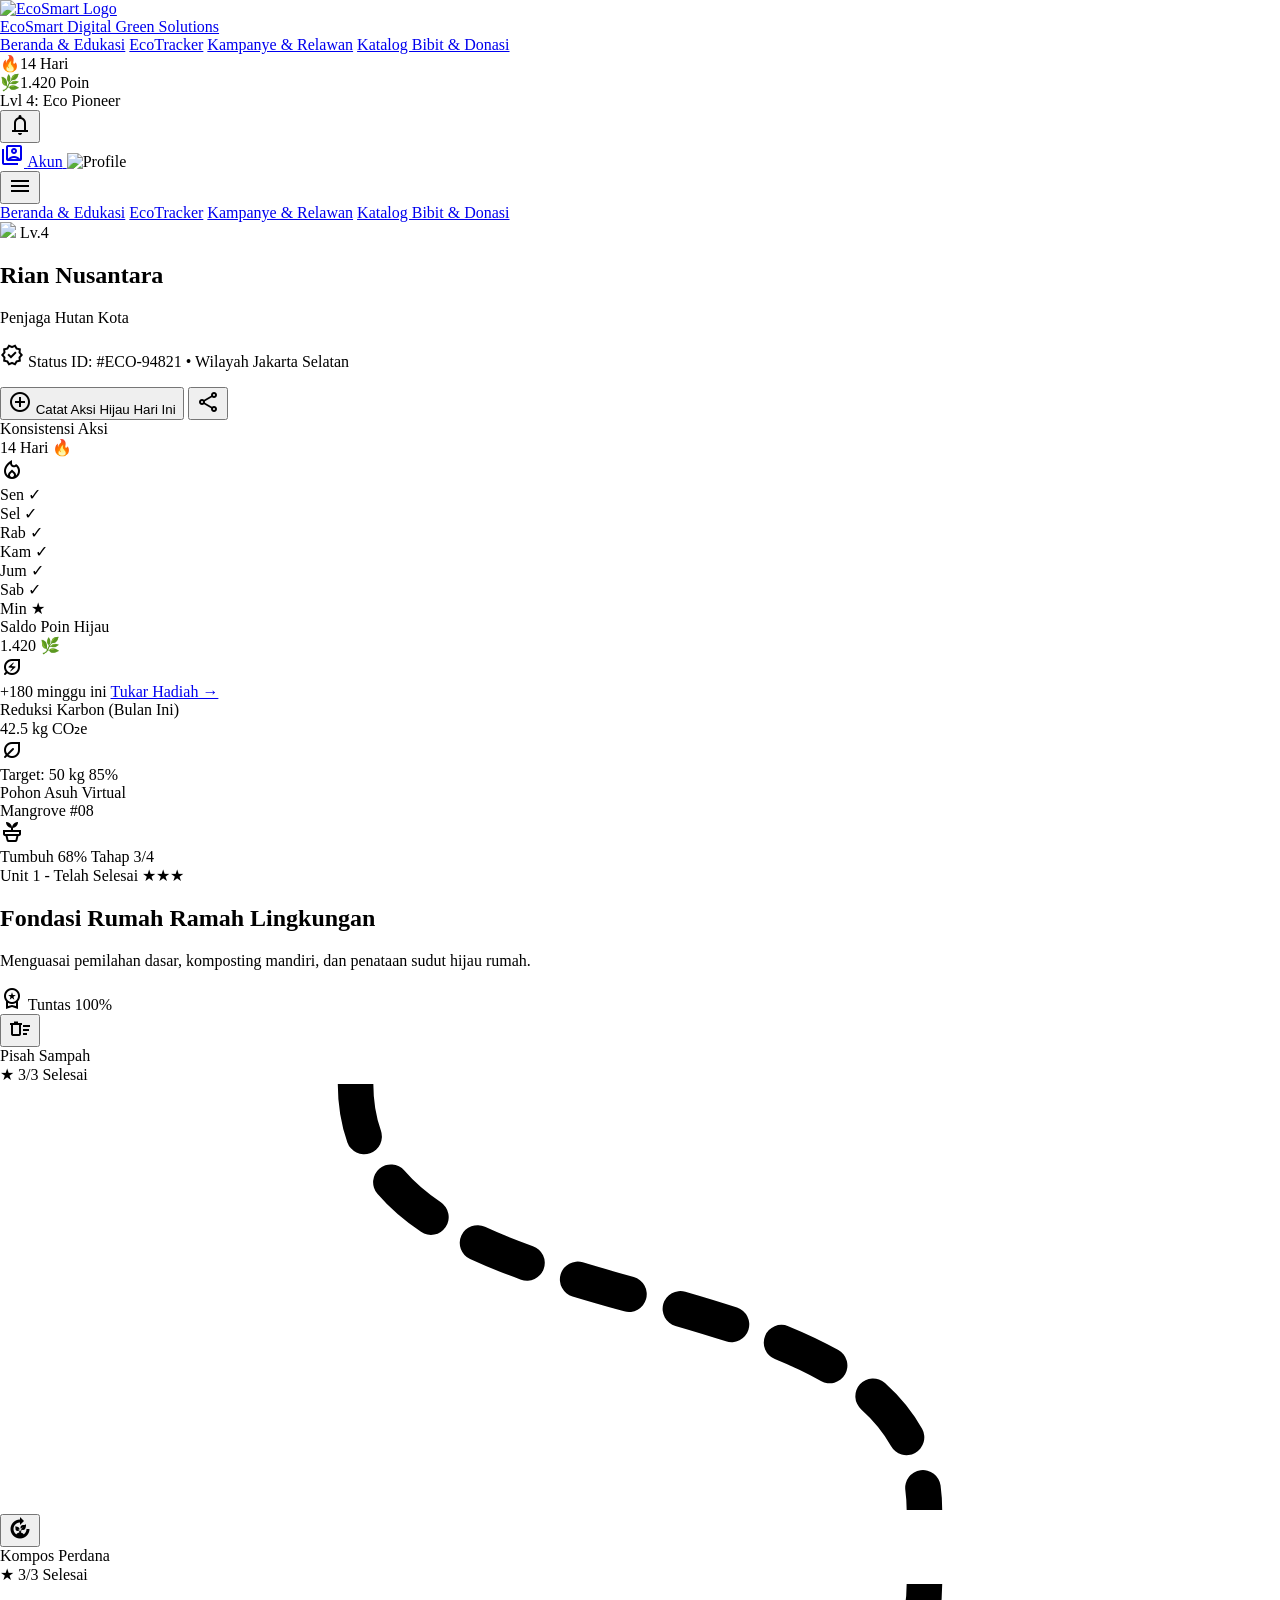
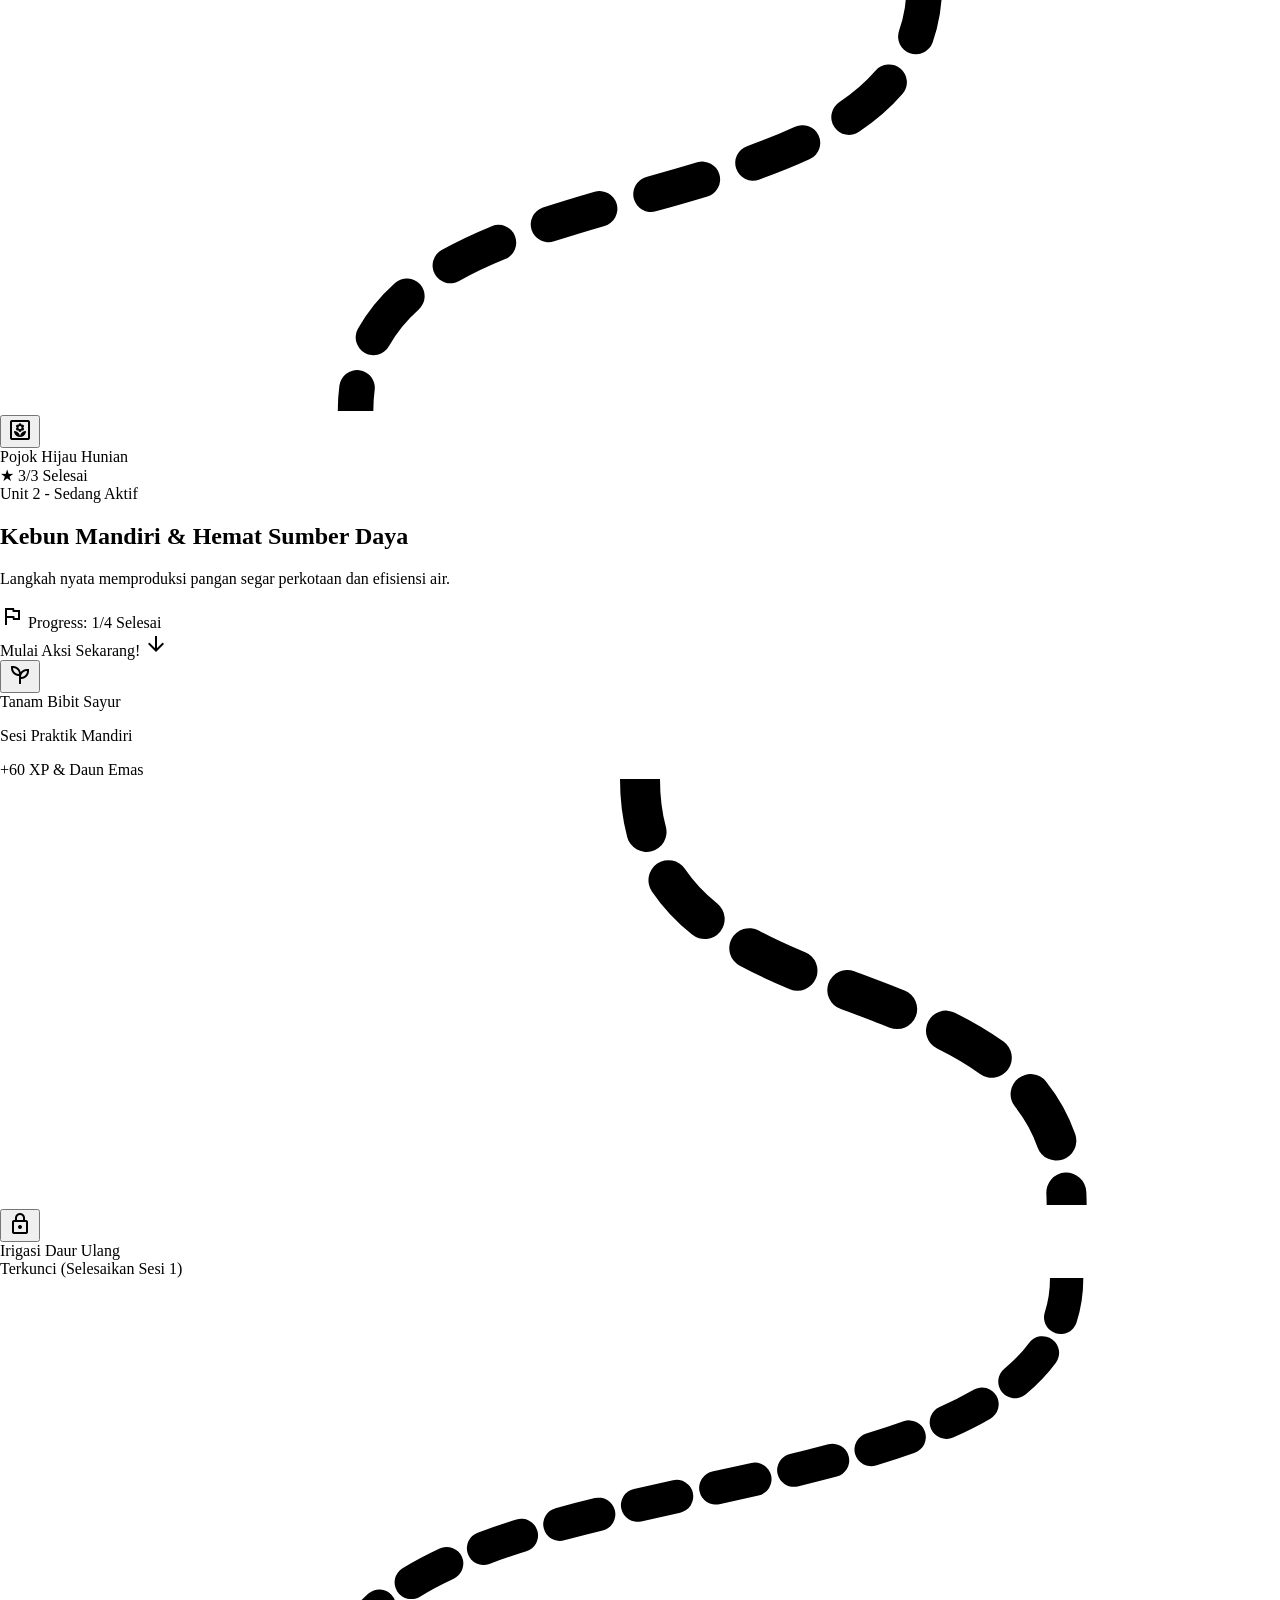
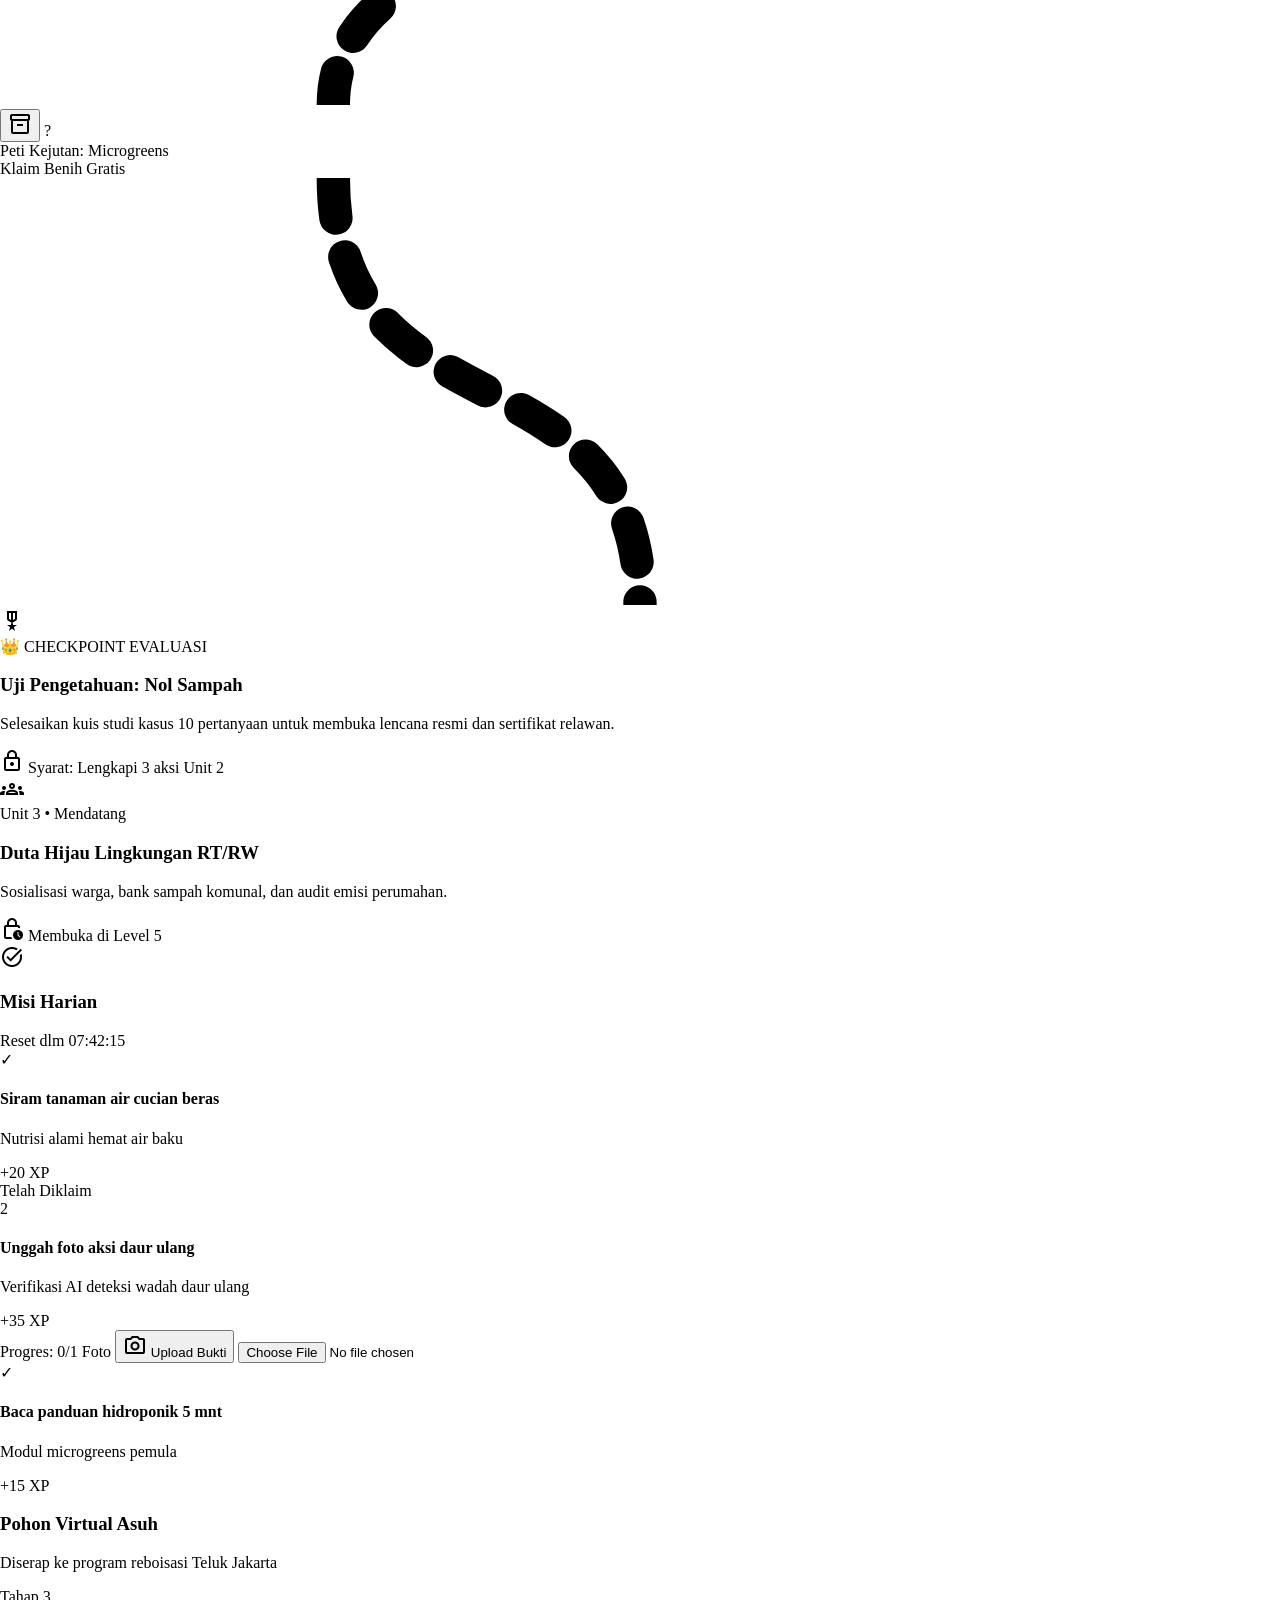
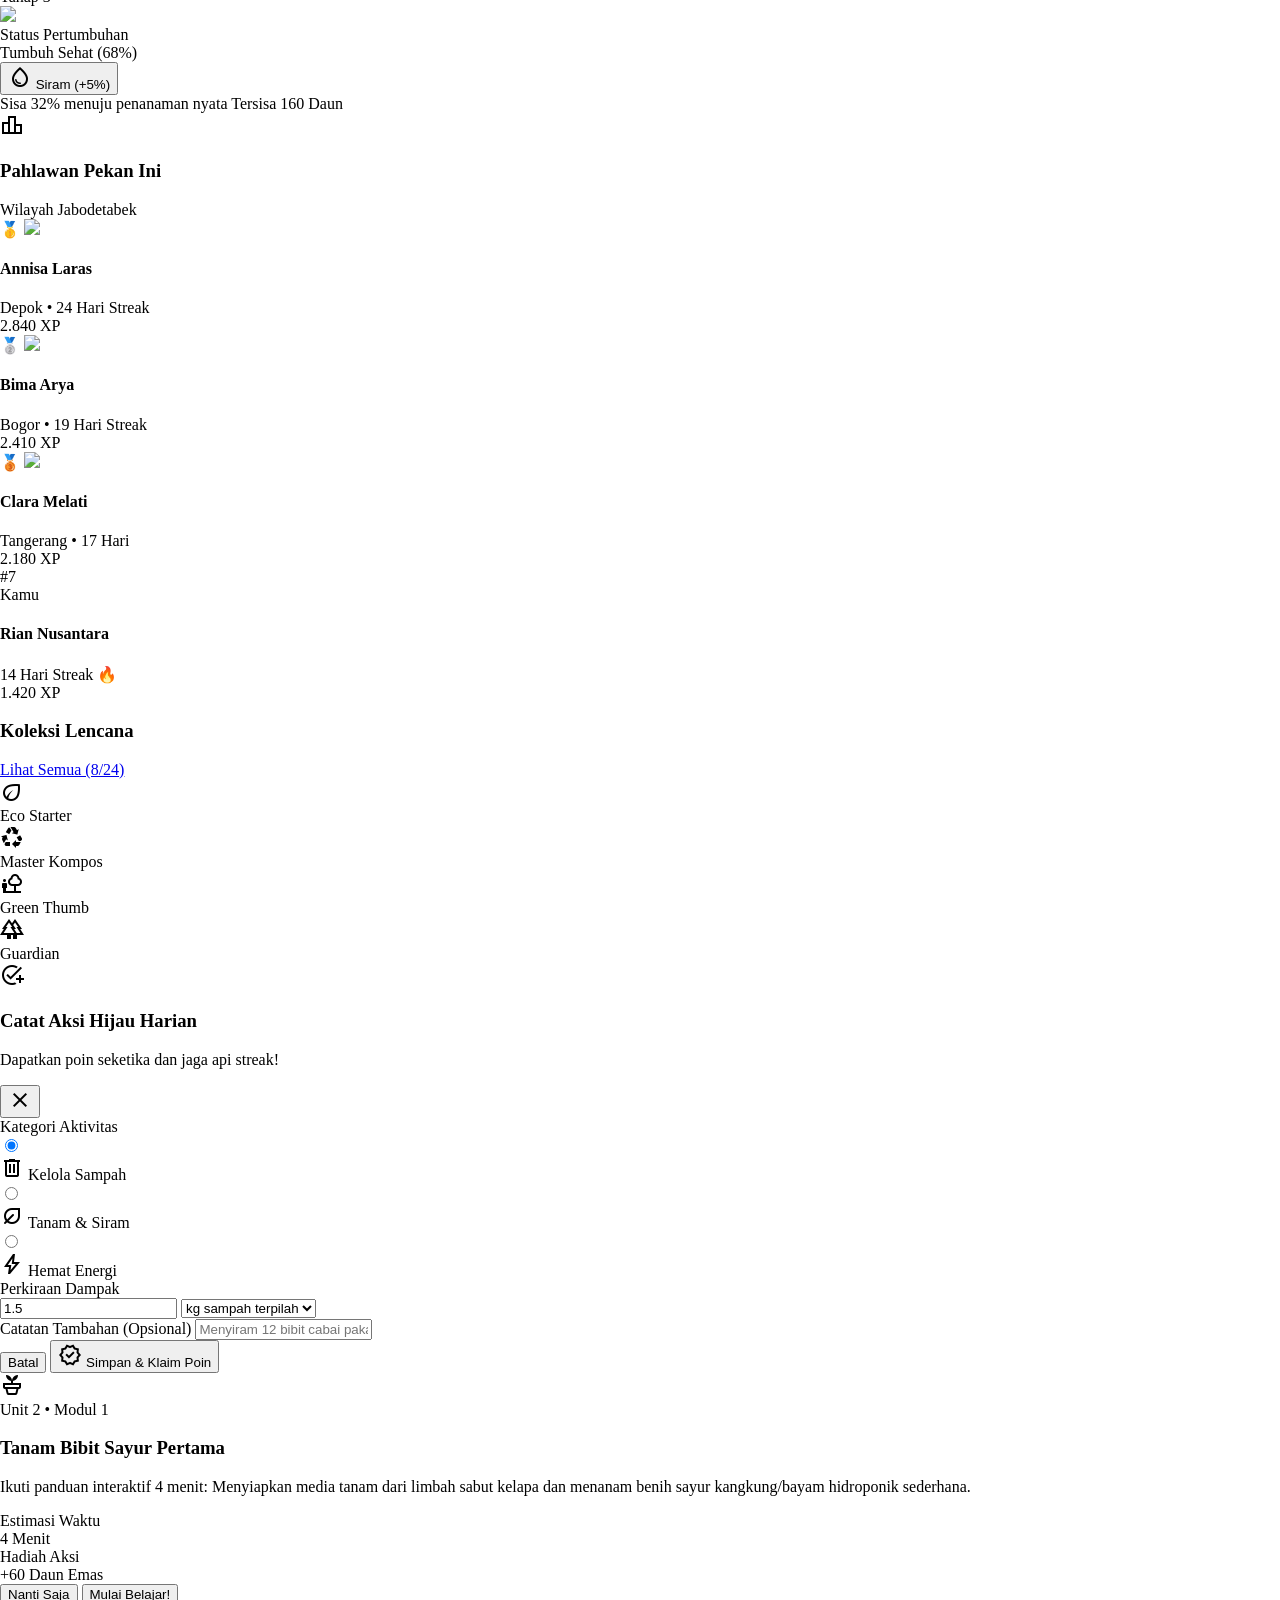
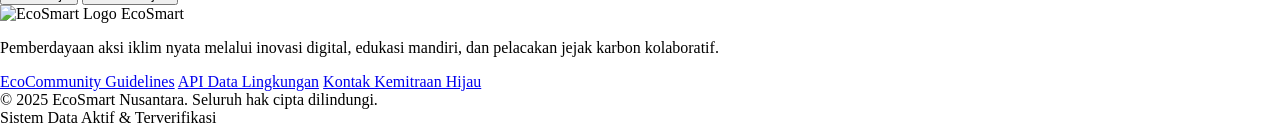
==== ecotracker.html @ 6204d466 "feat: inisialisasi proyek EcoSmart - Digital Green Solutions" ====
<!DOCTYPE html>
<html lang="id">
<head>
  <meta charset="utf-8"/>
  <meta content="width=device-width, initial-scale=1.0" name="viewport"/>
  <meta content="web_standard" name="shell-type"/>
  <title>EcoSmart - EcoTracker Interaktif</title>
  <link href="https://fonts.googleapis.com" rel="preconnect"/>
  <link crossorigin="" href="https://fonts.gstatic.com" rel="preconnect"/>
  <link href="https://fonts.googleapis.com/css2?family=Inter:wght@400;500;600&family=Plus+Jakarta+Sans:wght@600;700;800&display=swap" rel="stylesheet"/>
  <link href="https://fonts.googleapis.com/css2?family=Material+Symbols+Outlined:opsz,wght,FILL,GRAD@20..48,100..700,0..1,-50..200" rel="stylesheet"/>
  <link href="https://fonts.googleapis.com/css2?family=Material+Symbols+Outlined:wght,FILL@100..700,0..1&display=swap" rel="stylesheet"/>
  <link rel="stylesheet" href="css/style.css"/>
  <script src="https://cdn.tailwindcss.com"></script>
  <script src="js/tailwind-config.js"></script>
</head>
<body class="bg-background font-body-md text-on-surface antialiased">
  
  <header class="fixed top-0 left-0 right-0 z-50 bg-surface/85 backdrop-blur-xl shadow-[0_1px_8px_rgba(0,0,0,0.04)]">
    <div class="h-20 w-full px-margin flex items-center justify-between gap-gutter">
      <a href="index.html" class="flex items-center gap-space-md shrink-0 group">
        <img alt="EcoSmart Logo" class="h-8 w-auto object-contain transition-transform group-hover:scale-105" src="https://lh3.googleusercontent.com/aida/[base64]"/>
        <div class="flex flex-col">
          <span class="font-headline-sm text-headline-sm text-primary tracking-tight leading-none">EcoSmart</span>
          <span class="font-label-sm text-label-sm text-on-surface-variant font-medium tracking-wide uppercase">Digital Green Solutions</span>
        </div>
      </a>
      <nav class="hidden xl:flex items-center gap-space-xs" data-active-classes="bg-primary-container text-on-primary-container rounded-lg font-semibold">
        <a class="px-space-md py-space-sm font-label-lg text-label-lg text-on-surface-variant hover:text-on-surface hover:bg-surface-container transition-all" data-path="beranda-&-edukasi" href="index.html">Beranda &amp; Edukasi</a>
        <a aria-current="page" class="px-space-md py-space-sm transition-all bg-primary-container text-on-primary-container rounded-lg font-semibold" data-path="ecotracker" href="ecotracker.html">EcoTracker</a>
        <a class="px-space-md py-space-sm font-label-lg text-label-lg text-on-surface-variant hover:text-on-surface hover:bg-surface-container transition-all" data-path="kampanye-&-relawan" href="kampanye.html">Kampanye &amp; Relawan</a>
        <a class="px-space-md py-space-sm font-label-lg text-label-lg text-on-surface-variant hover:text-on-surface hover:bg-surface-container transition-all" data-path="katalog-bibit-&-donasi" href="katalog-bibit.html">Katalog Bibit &amp; Donasi</a>
      </nav>
      <div class="flex items-center gap-space-sm shrink-0">
        <div class="hidden md:flex items-center gap-space-xs">
          <div class="flex items-center gap-1.5 px-space-sm py-1 rounded-full bg-surface-container-high text-on-surface font-label-sm text-label-sm shadow-[0_1px_4px_rgba(0,0,0,0.02)]">
            <span class="text-sm">🔥</span><span id="nav-streak">14 Hari</span>
          </div>
          <div class="flex items-center gap-1.5 px-space-sm py-1 rounded-full bg-secondary-container text-on-secondary-container font-label-sm text-label-sm shadow-[0_1px_4px_rgba(0,0,0,0.02)]">
            <span class="text-sm">🌿</span><span id="nav-points">1.420 Poin</span>
          </div>
          <div class="flex items-center px-space-sm py-1 rounded-full bg-tertiary-fixed text-on-tertiary-fixed font-label-sm text-label-sm shadow-[0_1px_4px_rgba(0,0,0,0.02)]">
            Lvl 4: Eco Pioneer
          </div>
        </div>
        <button class="w-9 h-9 rounded-full flex items-center justify-center text-on-surface-variant hover:text-on-surface hover:bg-surface-container transition-colors relative" type="button" onclick="alert('Notifikasi: Pohon Mangrove #08 Anda butuh penyiraman hari ini!')">
          <span class="material-symbols-outlined text-[20px]">notifications</span>
          <span class="absolute top-2 right-2 w-2 h-2 rounded-full bg-error"></span>
        </button>
        <div class="flex items-center gap-space-xs pl-space-xs">
          <a href="login.html" class="hidden sm:inline-flex items-center gap-1 px-3 py-1.5 rounded-lg bg-surface-container hover:bg-surface-container-high text-on-surface font-label-sm text-label-sm transition-all" title="Ganti Akun / Masuk">
            <span class="material-symbols-outlined text-[16px]">switch_account</span>
            <span>Akun</span>
          </a>
          <img alt="Profile" class="w-8 h-8 rounded-full object-cover ring-2 ring-primary/20" src="https://lh3.googleusercontent.com/aida-public/[base64]"/>
        </div>
        
        <button class="xl:hidden w-9 h-9 rounded-lg flex items-center justify-center text-on-surface-variant hover:bg-surface-container" id="mobileMenuBtn" type="button">
          <span class="material-symbols-outlined text-[24px]">menu</span>
        </button>
      </div>
    </div>
    
    <div class="hidden xl:hidden bg-surface-container-lowest border-t border-surface-container px-margin py-3 flex flex-col gap-2" id="mobileNavMenu">
      <a class="px-space-md py-2 text-on-surface-variant hover:bg-surface-container rounded-lg font-semibold text-label-md" href="index.html">Beranda &amp; Edukasi</a>
      <a class="px-space-md py-2 bg-primary-container text-on-primary-container rounded-lg font-semibold text-label-md" href="ecotracker.html">EcoTracker</a>
      <a class="px-space-md py-2 text-on-surface-variant hover:bg-surface-container rounded-lg font-semibold text-label-md" href="kampanye.html">Kampanye &amp; Relawan</a>
      <a class="px-space-md py-2 text-on-surface-variant hover:bg-surface-container rounded-lg font-semibold text-label-md" href="katalog-bibit.html">Katalog Bibit &amp; Donasi</a>
    </div>
  </header>

  <main class="w-full pt-20 bg-background">
    <div class="flex flex-col w-full">
      <div class="w-full max-w-7xl mx-auto px-margin-mobile md:px-margin pt-space-md pb-space-xl space-y-space-lg">
        
        <section class="w-full rounded-2xl bg-surface-container-low p-space-md md:p-space-lg shadow-sm relative overflow-hidden">
          <div class="absolute -right-16 -top-16 w-80 h-80 rounded-full bg-secondary-container/20 blur-3xl pointer-events-none"></div>
          <div class="absolute left-1/3 -bottom-20 w-64 h-64 rounded-full bg-tertiary-fixed/15 blur-2xl pointer-events-none"></div>
          <div class="relative z-10 flex flex-col lg:flex-row lg:items-center justify-between gap-space-md pb-space-md">
            
            <div class="flex items-center gap-space-md">
              <div class="relative">
                <img class="w-16 h-16 rounded-2xl object-cover shadow-sm ring-4 ring-primary/10" data-alt="Portrait of an enthusiastic young eco advocate smiling outdoor with lush botanical foliage garden sunlight background, soft clean eco-tech modern aesthetic" src="https://lh3.googleusercontent.com/aida-public/[base64]"/>
                <span class="absolute -bottom-1.5 -right-1.5 px-2 py-0.5 rounded-full bg-primary text-on-primary font-label-sm text-label-sm font-bold shadow-sm">Lv.4</span>
              </div>
              <div>
                <div class="flex items-center gap-space-xs">
                  <h1 class="font-headline-sm text-headline-sm text-on-surface">Rian Nusantara</h1>
                  <span class="px-2.5 py-0.5 rounded-full bg-secondary-container text-on-secondary-container font-label-sm text-label-sm">Penjaga Hutan Kota</span>
                </div>
                <p class="font-body-sm text-body-sm text-on-surface-variant flex items-center gap-1.5 mt-0.5">
                  <span class="material-symbols-outlined text-[16px] text-primary">verified</span>
                  Status ID: #ECO-94821 • Wilayah Jakarta Selatan
                </p>
              </div>
            </div>
            
            <div class="flex items-center gap-space-sm self-start lg:self-auto">
              <button class="flex items-center gap-2 px-space-md py-space-sm rounded-lg bg-primary text-on-primary hover:bg-on-primary-fixed-variant active:scale-95 transition-all shadow-md font-label-lg text-label-lg" id="openLogModalBtn" type="button">
                <span class="material-symbols-outlined text-[20px]">add_circle</span>
                Catat Aksi Hijau Hari Ini
              </button>
              <button class="w-10 h-10 rounded-lg bg-surface-container hover:bg-surface-variant text-on-surface flex items-center justify-center transition-colors" type="button" onclick="navigator.clipboard.writeText(window.location.href); alert('Tautan profil EcoTracker berhasil disalin ke clipboard!');">
                <span class="material-symbols-outlined text-[20px]">share</span>
              </button>
            </div>
          </div>

          <div class="grid grid-cols-1 sm:grid-cols-2 lg:grid-cols-4 gap-space-md pt-space-sm">
            
            <div class="rounded-xl bg-surface-container-lowest p-space-md shadow-sm flex flex-col justify-between">
              <div class="flex items-start justify-between">
                <div>
                  <span class="font-label-sm text-label-sm uppercase tracking-wider text-on-surface-variant">Konsistensi Aksi</span>
                  <div class="flex items-center gap-1.5 mt-1">
                    <span class="font-headline-md text-headline-md text-on-surface" id="stat-streak">14 Hari</span>
                    <span class="text-xl">🔥</span>
                  </div>
                </div>
                <span class="w-9 h-9 rounded-lg bg-surface-container flex items-center justify-center text-primary">
                  <span class="material-symbols-outlined text-[22px]">local_fire_department</span>
                </span>
              </div>
              <div class="mt-space-md pt-space-xs">
                <div class="flex items-center justify-between text-center gap-1">
                  <div class="flex flex-col items-center">
                    <span class="font-label-sm text-label-sm text-on-surface-variant mb-1">Sen</span>
                    <span class="w-6 h-6 rounded-full bg-primary text-on-primary flex items-center justify-center text-[11px] font-bold">✓</span>
                  </div>
                  <div class="flex flex-col items-center">
                    <span class="font-label-sm text-label-sm text-on-surface-variant mb-1">Sel</span>
                    <span class="w-6 h-6 rounded-full bg-primary text-on-primary flex items-center justify-center text-[11px] font-bold">✓</span>
                  </div>
                  <div class="flex flex-col items-center">
                    <span class="font-label-sm text-label-sm text-on-surface-variant mb-1">Rab</span>
                    <span class="w-6 h-6 rounded-full bg-primary text-on-primary flex items-center justify-center text-[11px] font-bold">✓</span>
                  </div>
                  <div class="flex flex-col items-center">
                    <span class="font-label-sm text-label-sm text-on-surface-variant mb-1">Kam</span>
                    <span class="w-6 h-6 rounded-full bg-primary text-on-primary flex items-center justify-center text-[11px] font-bold">✓</span>
                  </div>
                  <div class="flex flex-col items-center">
                    <span class="font-label-sm text-label-sm text-on-surface-variant mb-1">Jum</span>
                    <span class="w-6 h-6 rounded-full bg-primary text-on-primary flex items-center justify-center text-[11px] font-bold">✓</span>
                  </div>
                  <div class="flex flex-col items-center">
                    <span class="font-label-sm text-label-sm text-on-surface-variant mb-1">Sab</span>
                    <span class="w-6 h-6 rounded-full bg-primary text-on-primary flex items-center justify-center text-[11px] font-bold">✓</span>
                  </div>
                  <div class="flex flex-col items-center">
                    <span class="font-label-sm text-label-sm text-primary font-bold mb-1">Min</span>
                    <span class="w-6 h-6 rounded-full bg-tertiary-fixed text-on-tertiary-fixed flex items-center justify-center text-[11px] font-extrabold shadow-sm ring-2 ring-primary/20">★</span>
                  </div>
                </div>
              </div>
            </div>

            <div class="rounded-xl bg-surface-container-lowest p-space-md shadow-sm flex flex-col justify-between">
              <div class="flex items-start justify-between">
                <div>
                  <span class="font-label-sm text-label-sm uppercase tracking-wider text-on-surface-variant">Saldo Poin Hijau</span>
                  <div class="flex items-center gap-1.5 mt-1">
                    <span class="font-headline-md text-headline-md text-on-surface" id="stat-points">1.420</span>
                    <span class="text-xl">🌿</span>
                  </div>
                </div>
                <span class="w-9 h-9 rounded-lg bg-surface-container flex items-center justify-center text-primary">
                  <span class="material-symbols-outlined text-[22px]">energy_savings_leaf</span>
                </span>
              </div>
              <div class="mt-space-md flex items-center justify-between">
                <span class="px-2 py-0.5 rounded-full bg-secondary-container text-on-secondary-container font-label-sm text-label-sm font-semibold">+180 minggu ini</span>
                <a class="font-label-sm text-label-sm text-primary font-bold hover:underline flex items-center gap-0.5" href="katalog-bibit.html">Tukar Hadiah →</a>
              </div>
            </div>

            <div class="rounded-xl bg-surface-container-lowest p-space-md shadow-sm flex flex-col justify-between">
              <div class="flex items-start justify-between">
                <div>
                  <span class="font-label-sm text-label-sm uppercase tracking-wider text-on-surface-variant">Reduksi Karbon (Bulan Ini)</span>
                  <div class="flex items-baseline gap-1 mt-1">
                    <span class="font-headline-md text-headline-md text-primary font-extrabold" id="stat-carbon">42.5</span>
                    <span class="font-label-lg text-label-lg text-on-surface font-semibold">kg CO₂e</span>
                  </div>
                </div>
                <span class="w-9 h-9 rounded-lg bg-surface-container flex items-center justify-center text-primary">
                  <span class="material-symbols-outlined text-[22px]">nest_eco_leaf</span>
                </span>
              </div>
              <div class="mt-space-md">
                <div class="flex items-center justify-between text-xs text-on-surface-variant mb-1 font-body-sm">
                  <span>Target: 50 kg</span>
                  <span class="font-bold text-primary" id="carbon-percent">85%</span>
                </div>
                <div class="w-full h-2 rounded-full bg-surface-container-highest overflow-hidden">
                  <div class="h-full bg-gradient-to-r from-primary to-secondary-container rounded-full" id="carbon-bar" style="width: 85%"></div>
                </div>
              </div>
            </div>

            <div class="rounded-xl bg-surface-container-lowest p-space-md shadow-sm flex flex-col justify-between">
              <div class="flex items-start justify-between">
                <div>
                  <span class="font-label-sm text-label-sm uppercase tracking-wider text-on-surface-variant">Pohon Asuh Virtual</span>
                  <div class="font-title-md text-title-md text-on-surface mt-1 font-bold">Mangrove #08</div>
                </div>
                <span class="w-9 h-9 rounded-lg bg-surface-container flex items-center justify-center text-primary">
                  <span class="material-symbols-outlined text-[22px]">potted_plant</span>
                </span>
              </div>
              <div class="mt-space-md">
                <div class="flex items-center justify-between text-xs text-on-surface-variant mb-1 font-body-sm">
                  <span class="text-tertiary font-medium" id="tree-growth-label">Tumbuh 68%</span>
                  <span class="font-bold text-on-surface">Tahap 3/4</span>
                </div>
                <div class="w-full h-2 rounded-full bg-surface-container-highest overflow-hidden">
                  <div class="h-full bg-tertiary-fixed rounded-full transition-all duration-500" id="tree-growth-bar" style="width: 68%"></div>
                </div>
              </div>
            </div>
          </div>
        </section>

        <div class="grid grid-cols-1 lg:grid-cols-12 gap-space-lg items-start">
          
          <section class="lg:col-span-8 flex flex-col space-y-space-xl">
            
            <div class="rounded-2xl bg-surface-container-lowest p-space-lg shadow-sm">
              <div class="flex flex-col sm:flex-row sm:items-center justify-between gap-space-sm pb-space-lg">
                <div>
                  <div class="flex items-center gap-space-xs">
                    <span class="px-2.5 py-0.5 rounded-full bg-primary/10 text-primary font-label-sm text-label-sm uppercase font-bold tracking-wider">Unit 1 - Telah Selesai</span>
                    <span class="flex items-center text-tertiary text-xs font-bold">★★★</span>
                  </div>
                  <h2 class="font-headline-sm text-headline-sm text-on-surface mt-1">Fondasi Rumah Ramah Lingkungan</h2>
                  <p class="font-body-sm text-body-sm text-on-surface-variant">Menguasai pemilahan dasar, komposting mandiri, dan penataan sudut hijau rumah.</p>
                </div>
                <span class="shrink-0 px-3 py-1.5 rounded-xl bg-surface-container text-primary font-label-md text-label-md flex items-center gap-1.5">
                  <span class="material-symbols-outlined text-[18px]">workspace_premium</span>
                  Tuntas 100%
                </span>
              </div>
              
              <div class="relative py-space-md flex flex-col items-center">
                
                <div class="w-full flex justify-center md:justify-start md:pl-28 my-3">
                  <div class="group relative flex flex-col items-center">
                    <button class="w-16 h-16 rounded-full bg-primary text-on-primary shadow-md flex items-center justify-center ring-4 ring-primary/20 hover:scale-105 transition-transform" onclick="alert('Unit 1 - Modul 1: Pisah Sampah Organik (Nilai Sempurna: 100/100)')" title="Selesai: Pisah Sampah Organik" type="button">
                      <span class="material-symbols-outlined text-[28px]">delete_sweep</span>
                    </button>
                    <div class="mt-2 text-center">
                      <div class="font-label-md text-label-md text-on-surface">Pisah Sampah</div>
                      <div class="text-tertiary text-[11px] font-bold">★ 3/3 Selesai</div>
                    </div>
                  </div>
                </div>
                
                <svg class="w-36 h-12 text-primary/30" fill="none" viewbox="0 0 144 48">
                  <path d="M40 0 C 40 30, 104 18, 104 48" stroke="currentColor" stroke-dasharray="6 6" stroke-linecap="round" stroke-width="4"></path>
                </svg>
                
                <div class="w-full flex justify-center md:justify-center my-3">
                  <div class="group relative flex flex-col items-center">
                    <button class="w-16 h-16 rounded-full bg-primary text-on-primary shadow-md flex items-center justify-center ring-4 ring-primary/20 hover:scale-105 transition-transform" onclick="alert('Unit 1 - Modul 2: Kompos Takakura Pertama (Nilai Sempurna: 100/100)')" title="Selesai: Kompos Pertama" type="button">
                      <span class="material-symbols-outlined text-[28px]">compost</span>
                    </button>
                    <div class="mt-2 text-center">
                      <div class="font-label-md text-label-md text-on-surface">Kompos Perdana</div>
                      <div class="text-tertiary text-[11px] font-bold">★ 3/3 Selesai</div>
                    </div>
                  </div>
                </div>
                
                <svg class="w-36 h-12 text-primary/30" fill="none" viewbox="0 0 144 48">
                  <path d="M104 0 C 104 30, 40 18, 40 48" stroke="currentColor" stroke-dasharray="6 6" stroke-linecap="round" stroke-width="4"></path>
                </svg>
                
                <div class="w-full flex justify-center md:justify-start md:pl-24 my-3">
                  <div class="group relative flex flex-col items-center">
                    <button class="w-16 h-16 rounded-full bg-primary text-on-primary shadow-md flex items-center justify-center ring-4 ring-primary/20 hover:scale-105 transition-transform" onclick="alert('Unit 1 - Modul 3: Pojok Hijau Hunian (Nilai Sempurna: 100/100)')" title="Selesai: Pojok Hijau" type="button">
                      <span class="material-symbols-outlined text-[28px]">yard</span>
                    </button>
                    <div class="mt-2 text-center">
                      <div class="font-label-md text-label-md text-on-surface">Pojok Hijau Hunian</div>
                      <div class="text-tertiary text-[11px] font-bold">★ 3/3 Selesai</div>
                    </div>
                  </div>
                </div>
              </div>
            </div>

            <div class="rounded-2xl bg-gradient-to-b from-surface-container-low to-surface-container-lowest p-space-lg shadow-md relative overflow-hidden">
              <div class="absolute -right-10 -bottom-10 w-52 h-52 bg-primary/5 rounded-full blur-2xl pointer-events-none"></div>
              <div class="flex flex-col sm:flex-row sm:items-center justify-between gap-space-sm pb-space-lg relative z-10">
                <div>
                  <div class="flex items-center gap-space-xs">
                    <span class="px-2.5 py-0.5 rounded-full bg-secondary-container text-on-secondary-container font-label-sm text-label-sm uppercase font-bold tracking-wider">Unit 2 - Sedang Aktif</span>
                    <span class="w-2.5 h-2.5 rounded-full bg-primary animate-ping inline-block"></span>
                  </div>
                  <h2 class="font-headline-sm text-headline-sm text-on-surface mt-1">Kebun Mandiri &amp; Hemat Sumber Daya</h2>
                  <p class="font-body-sm text-body-sm text-on-surface-variant">Langkah nyata memproduksi pangan segar perkotaan dan efisiensi air.</p>
                </div>
                <div class="flex items-center gap-1.5 px-3 py-1.5 rounded-xl bg-surface-container-highest text-on-surface font-label-md text-label-md">
                  <span class="material-symbols-outlined text-[18px] text-primary">flag</span>
                  Progress: 1/4 Selesai
                </div>
              </div>

              <div class="relative py-space-lg flex flex-col items-center">
                
                <div class="w-full flex justify-center md:justify-center my-4 relative">
                  
                  <div class="absolute -top-12 z-20 flex flex-col items-center animate-bounce">
                    <div class="px-3 py-1 rounded-full bg-primary text-on-primary font-label-sm text-label-sm shadow-md flex items-center gap-1">
                      <span>Mulai Aksi Sekarang!</span>
                      <span class="material-symbols-outlined text-[14px]">arrow_downward</span>
                    </div>
                    <div class="w-2 h-2 bg-primary rotate-45 -mt-1"></div>
                  </div>
                  <div class="group relative flex flex-col items-center">
                    <button class="w-20 h-20 rounded-full bg-primary text-on-primary shadow-xl flex items-center justify-center ring-8 ring-primary/20 hover:scale-110 active:scale-95 transition-all" id="activeNodeBtn" type="button">
                      <span class="material-symbols-outlined text-[36px]">psychiatry</span>
                    </button>
                    <div class="mt-3 text-center">
                      <span class="font-title-md text-title-md text-on-surface font-bold">Tanam Bibit Sayur</span>
                      <p class="font-body-sm text-body-sm text-on-surface-variant mt-0.5">Sesi Praktik Mandiri</p>
                      <span class="inline-block mt-1.5 px-3 py-0.5 rounded-full bg-tertiary-fixed text-on-tertiary-fixed font-label-sm text-label-sm font-extrabold">+60 XP &amp; Daun Emas</span>
                    </div>
                  </div>
                </div>
                
                <svg class="w-48 h-16 text-primary/40" fill="none" viewbox="0 0 192 64">
                  <path d="M96 0 C 96 40, 160 24, 160 64" stroke="currentColor" stroke-dasharray="8 8" stroke-linecap="round" stroke-width="6"></path>
                </svg>
                
                <div class="w-full flex justify-center md:justify-end md:pr-24 my-4">
                  <div class="group relative flex flex-col items-center opacity-85 hover:opacity-100 transition-opacity">
                    <button class="w-16 h-16 rounded-full bg-surface-container-high text-on-surface-variant shadow-sm flex items-center justify-center ring-4 ring-outline-variant/30 hover:border hover:border-primary transition-all" onclick="alert('Modul ini terkunci. Harap selesaikan modul Tanam Bibit Sayur terlebih dahulu!')" type="button">
                      <span class="material-symbols-outlined text-[28px]">lock</span>
                    </button>
                    <div class="mt-2 text-center">
                      <div class="font-label-md text-label-md text-on-surface">Irigasi Daur Ulang</div>
                      <span class="font-body-sm text-body-sm text-on-surface-variant text-[12px]">Terkunci (Selesaikan Sesi 1)</span>
                    </div>
                  </div>
                </div>
                
                <svg class="w-48 h-16 text-outline-variant/50" fill="none" viewbox="0 0 192 64">
                  <path d="M160 0 C 160 40, 50 24, 50 64" stroke="currentColor" stroke-dasharray="6 6" stroke-linecap="round" stroke-width="5"></path>
                </svg>
                
                <div class="w-full flex justify-center md:justify-start md:pl-28 my-4">
                  <div class="group relative flex flex-col items-center">
                    <div class="relative">
                      <button class="w-16 h-16 rounded-2xl bg-surface-container text-on-surface shadow-sm flex items-center justify-center hover:scale-105 transition-transform" onclick="alert('🎁 Peti Misteri Terbuka! Anda mendapatkan voucher klaim benih bayam hidroponik gratis di mitra nursery terdekat.')" type="button">
                        <span class="material-symbols-outlined text-[30px] text-tertiary">inventory_2</span>
                      </button>
                      <span class="absolute -top-1 -right-1 w-5 h-5 rounded-full bg-tertiary-fixed text-on-tertiary-fixed text-[10px] font-black flex items-center justify-center">?</span>
                    </div>
                    <div class="mt-2 text-center">
                      <div class="font-label-md text-label-md text-on-surface">Peti Kejutan: Microgreens</div>
                      <span class="font-body-sm text-body-sm text-on-surface-variant text-[12px]">Klaim Benih Gratis</span>
                    </div>
                  </div>
                </div>
                
                <svg class="w-48 h-16 text-outline-variant/50" fill="none" viewbox="0 0 192 64">
                  <path d="M50 0 C 50 40, 96 24, 96 64" stroke="currentColor" stroke-dasharray="6 6" stroke-linecap="round" stroke-width="5"></path>
                </svg>
                
                <div class="w-full flex justify-center my-4">
                  <div class="relative flex flex-col items-center p-space-md rounded-2xl bg-surface-container-high/80 backdrop-blur-sm shadow-md max-w-sm text-center">
                    <div class="w-20 h-20 rounded-full bg-gradient-to-tr from-primary to-secondary-container text-on-primary flex items-center justify-center shadow-lg -mt-8 ring-4 ring-surface-bright">
                      <span class="material-symbols-outlined text-[40px]">military_tech</span>
                    </div>
                    <div class="mt-3">
                      <div class="flex items-center justify-center gap-1 text-tertiary font-label-sm text-label-sm font-bold">
                        <span>👑 CHECKPOINT EVALUASI</span>
                      </div>
                      <h3 class="font-title-md text-title-md text-on-surface font-bold mt-1">Uji Pengetahuan: Nol Sampah</h3>
                      <p class="font-body-sm text-body-sm text-on-surface-variant mt-1">
                        Selesaikan kuis studi kasus 10 pertanyaan untuk membuka lencana resmi dan sertifikat relawan.
                      </p>
                      <div class="mt-space-sm flex items-center justify-center gap-space-xs text-xs text-on-surface-variant">
                        <span class="material-symbols-outlined text-[16px] text-outline">lock</span>
                        Syarat: Lengkapi 3 aksi Unit 2
                      </div>
                    </div>
                  </div>
                </div>
              </div>
            </div>

            <div class="rounded-2xl bg-surface-container-low p-space-lg shadow-sm opacity-80 hover:opacity-95 transition-opacity">
              <div class="flex flex-col sm:flex-row sm:items-center justify-between gap-space-sm">
                <div class="flex items-center gap-space-md">
                  <div class="w-12 h-12 rounded-xl bg-surface-container-high flex items-center justify-center text-on-surface-variant">
                    <span class="material-symbols-outlined text-[26px]">groups</span>
                  </div>
                  <div>
                    <span class="font-label-sm text-label-sm text-on-surface-variant uppercase font-semibold">Unit 3 • Mendatang</span>
                    <h3 class="font-headline-sm text-headline-sm text-on-surface">Duta Hijau Lingkungan RT/RW</h3>
                    <p class="font-body-sm text-body-sm text-on-surface-variant mt-0.5">Sosialisasi warga, bank sampah komunal, dan audit emisi perumahan.</p>
                  </div>
                </div>
                <div class="flex items-center gap-2 px-3 py-1.5 rounded-lg bg-surface-container text-on-surface-variant font-label-md text-label-md">
                  <span class="material-symbols-outlined text-[16px]">lock_clock</span>
                  Membuka di Level 5
                </div>
              </div>
            </div>
          </section>

          <aside class="lg:col-span-4 flex flex-col space-y-space-lg">
            
            <div class="rounded-2xl bg-surface-container-lowest p-space-md shadow-sm">
              <div class="flex items-center justify-between pb-space-sm">
                <div class="flex items-center gap-2">
                  <span class="material-symbols-outlined text-[22px] text-primary">task_alt</span>
                  <h3 class="font-title-md text-title-md text-on-surface font-bold">Misi Harian</h3>
                </div>
                <span class="font-label-sm text-label-sm text-on-surface-variant" id="quest-countdown">Reset dlm 07:42:15</span>
              </div>
              <div class="space-y-space-sm pt-space-xs">
                
                <div class="rounded-xl bg-surface-container-low p-space-sm flex flex-col gap-2">
                  <div class="flex items-start justify-between">
                    <div class="flex items-start gap-2.5">
                      <span class="w-6 h-6 rounded-full bg-primary text-on-primary flex items-center justify-center text-[13px] mt-0.5">✓</span>
                      <div>
                        <h4 class="font-label-md text-label-md text-on-surface">Siram tanaman air cucian beras</h4>
                        <p class="font-body-sm text-body-sm text-on-surface-variant text-[12px]">Nutrisi alami hemat air baku</p>
                      </div>
                    </div>
                    <span class="font-label-sm text-label-sm text-primary font-bold">+20 XP</span>
                  </div>
                  <div class="w-full bg-surface-container-highest h-1.5 rounded-full overflow-hidden">
                    <div class="bg-primary h-full rounded-full" style="width: 100%"></div>
                  </div>
                  <div class="flex justify-end">
                    <span class="px-2 py-0.5 rounded-md bg-secondary-container/40 text-on-secondary-container font-label-sm text-label-sm text-[11px] font-bold">Telah Diklaim</span>
                  </div>
                </div>

                <div class="rounded-xl bg-surface-container-low p-space-sm flex flex-col gap-2" id="quest-photo-container">
                  <div class="flex items-start justify-between">
                    <div class="flex items-start gap-2.5">
                      <span class="w-6 h-6 rounded-full bg-surface-container-high text-on-surface-variant flex items-center justify-center text-[12px] font-bold mt-0.5" id="quest2-icon">2</span>
                      <div>
                        <h4 class="font-label-md text-label-md text-on-surface">Unggah foto aksi daur ulang</h4>
                        <p class="font-body-sm text-body-sm text-on-surface-variant text-[12px]">Verifikasi AI deteksi wadah daur ulang</p>
                      </div>
                    </div>
                    <span class="font-label-sm text-label-sm text-tertiary font-bold">+35 XP</span>
                  </div>
                  <div class="w-full bg-surface-container-highest h-1.5 rounded-full overflow-hidden">
                    <div class="bg-primary h-full rounded-full transition-all duration-500" id="quest2-bar" style="width: 0%"></div>
                  </div>
                  <div class="flex items-center justify-between pt-1" id="quest2-action-row">
                    <span class="text-[11px] font-body-sm text-on-surface-variant" id="quest2-progress-label">Progres: 0/1 Foto</span>
                    <button class="px-3 py-1 rounded-lg bg-primary text-on-primary hover:bg-on-primary-fixed-variant text-[12px] font-label-sm text-label-sm flex items-center gap-1 shadow-sm transition-all" onclick="document.getElementById('fileUploadInput').click()" type="button">
                      <span class="material-symbols-outlined text-[15px]">photo_camera</span>
                      Upload Bukti
                    </button>
                    <input accept="image/*" class="hidden" id="fileUploadInput" onchange="handlePhotoUpload(this)" type="file"/>
                  </div>
                </div>

                <div class="rounded-xl bg-surface-container-low p-space-sm flex flex-col gap-2">
                  <div class="flex items-start justify-between">
                    <div class="flex items-start gap-2.5">
                      <span class="w-6 h-6 rounded-full bg-primary text-on-primary flex items-center justify-center text-[13px] mt-0.5">✓</span>
                      <div>
                        <h4 class="font-label-md text-label-md text-on-surface">Baca panduan hidroponik 5 mnt</h4>
                        <p class="font-body-sm text-body-sm text-on-surface-variant text-[12px]">Modul microgreens pemula</p>
                      </div>
                    </div>
                    <span class="font-label-sm text-label-sm text-primary font-bold">+15 XP</span>
                  </div>
                  <div class="w-full bg-surface-container-highest h-1.5 rounded-full overflow-hidden">
                    <div class="bg-primary h-full rounded-full" style="width: 100%"></div>
                  </div>
                </div>
              </div>
            </div>

            <div class="rounded-2xl bg-surface-container-lowest p-space-md shadow-sm relative overflow-hidden">
              <div class="flex items-center justify-between pb-space-sm">
                <div>
                  <h3 class="font-title-md text-title-md text-on-surface font-bold">Pohon Virtual Asuh</h3>
                  <p class="font-body-sm text-body-sm text-on-surface-variant text-[12px]">Diserap ke program reboisasi Teluk Jakarta</p>
                </div>
                <span class="px-2 py-0.5 rounded-full bg-tertiary-fixed text-on-tertiary-fixed font-label-sm text-label-sm font-bold">Tahap 3</span>
              </div>
              
              <div class="relative w-full h-48 rounded-xl bg-surface-container-low overflow-hidden flex flex-col items-center justify-end p-space-sm mt-space-xs">
                <img class="absolute inset-0 w-full h-full object-cover opacity-90 hover:scale-105 transition-transform duration-500" data-alt="Vibrant healthy digital 3D potted mangrove sapling" src="https://lh3.googleusercontent.com/aida-public/[base64]"/>
                <div class="absolute inset-0 bg-gradient-to-t from-inverse-surface/80 via-transparent to-transparent pointer-events-none"></div>
                <div class="relative z-10 w-full flex items-end justify-between text-on-secondary px-space-xs">
                  <div>
                    <span class="font-label-sm text-label-sm uppercase tracking-wide text-secondary-container">Status Pertumbuhan</span>
                    <div class="font-title-md text-title-md font-bold" id="tree-growth-status">Tumbuh Sehat (68%)</div>
                  </div>
                  <button class="flex items-center gap-1.5 px-3 py-1.5 rounded-xl bg-secondary-container text-on-secondary-container font-label-md text-label-md font-bold shadow-md hover:scale-105 active:scale-95 transition-all" id="waterTreeBtn" type="button">
                    <span class="material-symbols-outlined text-[18px]">water_drop</span>
                    Siram (+5%)
                  </button>
                </div>
              </div>
              <div class="mt-space-sm pt-space-xs flex items-center justify-between text-xs text-on-surface-variant font-body-sm">
                <span id="tree-remaining-pct">Sisa 32% menuju penanaman nyata</span>
                <span class="text-primary font-semibold" id="tree-leaves-count">Tersisa 160 Daun</span>
              </div>
            </div>

            <div class="rounded-2xl bg-surface-container-lowest p-space-md shadow-sm">
              <div class="flex items-center justify-between pb-space-sm">
                <div class="flex items-center gap-2">
                  <span class="material-symbols-outlined text-[22px] text-tertiary">leaderboard</span>
                  <h3 class="font-title-md text-title-md text-on-surface font-bold">Pahlawan Pekan Ini</h3>
                </div>
                <span class="font-label-sm text-label-sm text-primary font-bold">Wilayah Jabodetabek</span>
              </div>
              <div class="space-y-space-xs pt-space-xs">
                
                <div class="flex items-center justify-between p-2 rounded-xl bg-surface-container-low hover:bg-surface-container transition-colors">
                  <div class="flex items-center gap-space-sm">
                    <span class="w-6 text-center font-bold text-tertiary text-sm">🥇</span>
                    <img class="w-9 h-9 rounded-full object-cover" data-alt="Annisa Laras" src="https://lh3.googleusercontent.com/aida-public/[base64]"/>
                    <div>
                      <h4 class="font-label-md text-label-md text-on-surface">Annisa Laras</h4>
                      <span class="font-body-sm text-body-sm text-on-surface-variant text-[11px]">Depok • 24 Hari Streak</span>
                    </div>
                  </div>
                  <div class="text-right">
                    <span class="font-label-md text-label-md text-primary font-bold">2.840 XP</span>
                  </div>
                </div>
                
                <div class="flex items-center justify-between p-2 rounded-xl bg-surface-container-low hover:bg-surface-container transition-colors">
                  <div class="flex items-center gap-space-sm">
                    <span class="w-6 text-center font-bold text-on-surface-variant text-sm">🥈</span>
                    <img class="w-9 h-9 rounded-full object-cover" data-alt="Bima Arya" src="https://lh3.googleusercontent.com/aida-public/[base64]"/>
                    <div>
                      <h4 class="font-label-md text-label-md text-on-surface">Bima Arya</h4>
                      <span class="font-body-sm text-body-sm text-on-surface-variant text-[11px]">Bogor • 19 Hari Streak</span>
                    </div>
                  </div>
                  <div class="text-right">
                    <span class="font-label-md text-label-md text-primary font-bold">2.410 XP</span>
                  </div>
                </div>
                
                <div class="flex items-center justify-between p-2 rounded-xl bg-surface-container-low hover:bg-surface-container transition-colors">
                  <div class="flex items-center gap-space-sm">
                    <span class="w-6 text-center font-bold text-on-surface-variant text-sm">🥉</span>
                    <img class="w-9 h-9 rounded-full object-cover" data-alt="Clara Melati" src="https://lh3.googleusercontent.com/aida-public/[base64]"/>
                    <div>
                      <h4 class="font-label-md text-label-md text-on-surface">Clara Melati</h4>
                      <span class="font-body-sm text-body-sm text-on-surface-variant text-[11px]">Tangerang • 17 Hari</span>
                    </div>
                  </div>
                  <div class="text-right">
                    <span class="font-label-md text-label-md text-primary font-bold">2.180 XP</span>
                  </div>
                </div>
                
                <div class="flex items-center justify-between p-2 rounded-xl bg-primary/10 border border-primary/20 shadow-sm">
                  <div class="flex items-center gap-space-sm">
                    <span class="w-6 text-center font-bold text-primary text-sm">#7</span>
                    <div class="w-9 h-9 rounded-full bg-primary text-on-primary flex items-center justify-center font-bold text-xs">Kamu</div>
                    <div>
                      <h4 class="font-label-md text-label-md text-primary font-bold">Rian Nusantara</h4>
                      <span class="font-body-sm text-body-sm text-on-surface-variant text-[11px]">14 Hari Streak 🔥</span>
                    </div>
                  </div>
                  <div class="text-right">
                    <span class="font-label-md text-label-md text-primary font-bold" id="leaderboard-user-points">1.420 XP</span>
                  </div>
                </div>
              </div>
            </div>

            <div class="rounded-2xl bg-surface-container-lowest p-space-md shadow-sm">
              <div class="flex items-center justify-between pb-space-sm">
                <h3 class="font-title-md text-title-md text-on-surface font-bold">Koleksi Lencana</h3>
                <a class="font-label-sm text-label-sm text-primary font-semibold hover:underline" href="javascript:void(0)" onclick="alert('Daftar Semua Lencana: Anda telah membuka 8 dari 24 lencana lingkungan!')">Lihat Semua (8/24)</a>
              </div>
              <div class="grid grid-cols-4 gap-space-sm pt-space-xs text-center">
                
                <div class="flex flex-col items-center group cursor-pointer" onclick="alert('Lencana: Eco Starter - Memulai langkah pertama aksi iklim mandiri.')">
                  <div class="w-13 h-13 p-2.5 rounded-2xl bg-secondary-container/50 text-on-secondary-container shadow-sm flex items-center justify-center group-hover:scale-110 transition-transform">
                    <span class="material-symbols-outlined text-[28px]">eco</span>
                  </div>
                  <span class="font-label-sm text-label-sm text-on-surface mt-1.5 leading-tight">Eco Starter</span>
                </div>
                
                <div class="flex flex-col items-center group cursor-pointer" onclick="alert('Lencana: Master Kompos - Mengolah 20kg sampah organik rumah tangga.')">
                  <div class="w-13 h-13 p-2.5 rounded-2xl bg-tertiary-fixed text-on-tertiary-fixed shadow-sm flex items-center justify-center group-hover:scale-110 transition-transform">
                    <span class="material-symbols-outlined text-[28px]">recycling</span>
                  </div>
                  <span class="font-label-sm text-label-sm text-on-surface mt-1.5 leading-tight">Master Kompos</span>
                </div>
                
                <div class="flex flex-col items-center group cursor-pointer" onclick="alert('Lencana: Green Thumb - Menanam dan merawat 10 tanaman hidroponik & pot.')">
                  <div class="w-13 h-13 p-2.5 rounded-2xl bg-primary-fixed text-on-primary-fixed shadow-sm flex items-center justify-center group-hover:scale-110 transition-transform">
                    <span class="material-symbols-outlined text-[28px]">nature_people</span>
                  </div>
                  <span class="font-label-sm text-label-sm text-on-surface mt-1.5 leading-tight">Green Thumb</span>
                </div>
                
                <div class="flex flex-col items-center opacity-40 cursor-not-allowed" onclick="alert('Lencana: Guardian (Terkunci) - Capai level 5 dan tanam 5 bibit pohon nyata.')">
                  <div class="w-13 h-13 p-2.5 rounded-2xl bg-surface-container-high text-on-surface-variant flex items-center justify-center">
                    <span class="material-symbols-outlined text-[28px]">forest</span>
                  </div>
                  <span class="font-label-sm text-label-sm text-on-surface-variant mt-1.5 leading-tight">Guardian</span>
                </div>
              </div>
            </div>
          </aside>
        </div>

        <div class="fixed inset-0 z-50 bg-inverse-surface/40 backdrop-blur-md hidden items-center justify-center p-space-md" id="logActionModal">
          <div class="bg-surface-container-lowest w-full max-w-lg rounded-2xl p-space-lg shadow-xl relative animate-in fade-in zoom-in-95 duration-200">
            <div class="flex items-center justify-between pb-space-md">
              <div class="flex items-center gap-2">
                <span class="w-10 h-10 rounded-xl bg-secondary-container text-on-secondary-container flex items-center justify-center">
                  <span class="material-symbols-outlined text-[24px]">add_task</span>
                </span>
                <div>
                  <h3 class="font-title-md text-title-md text-on-surface font-bold">Catat Aksi Hijau Harian</h3>
                  <p class="font-body-sm text-body-sm text-on-surface-variant">Dapatkan poin seketika dan jaga api streak!</p>
                </div>
              </div>
              <button class="w-8 h-8 rounded-full bg-surface-container hover:bg-surface-variant text-on-surface flex items-center justify-center" id="closeLogModalBtn" type="button">
                <span class="material-symbols-outlined text-[18px]">close</span>
              </button>
            </div>
            <form class="space-y-space-md" id="ecoActionForm" onsubmit="event.preventDefault(); handleActionLogged();">
              
              <div>
                <label class="block font-label-md text-label-md text-on-surface mb-1.5">Kategori Aktivitas</label>
                <div class="grid grid-cols-3 gap-2">
                  <label class="cursor-pointer">
                    <input checked="" class="peer hidden" name="eco_category" type="radio" value="waste"/>
                    <div class="p-2.5 rounded-xl bg-surface-container peer-checked:bg-primary peer-checked:text-on-primary text-center transition-all flex flex-col items-center">
                      <span class="material-symbols-outlined text-[20px] mb-0.5">delete_outline</span>
                      <span class="text-[12px] font-label-md font-bold">Kelola Sampah</span>
                    </div>
                  </label>
                  <label class="cursor-pointer">
                    <input class="peer hidden" name="eco_category" type="radio" value="plant"/>
                    <div class="p-2.5 rounded-xl bg-surface-container peer-checked:bg-primary peer-checked:text-on-primary text-center transition-all flex flex-col items-center">
                      <span class="material-symbols-outlined text-[20px] mb-0.5">nest_eco_leaf</span>
                      <span class="text-[12px] font-label-md font-bold">Tanam &amp; Siram</span>
                    </div>
                  </label>
                  <label class="cursor-pointer">
                    <input class="peer hidden" name="eco_category" type="radio" value="energy"/>
                    <div class="p-2.5 rounded-xl bg-surface-container peer-checked:bg-primary peer-checked:text-on-primary text-center transition-all flex flex-col items-center">
                      <span class="material-symbols-outlined text-[20px] mb-0.5">bolt</span>
                      <span class="text-[12px] font-label-md font-bold">Hemat Energi</span>
                    </div>
                  </label>
                </div>
              </div>
              
              <div>
                <label class="block font-label-md text-label-md text-on-surface mb-1">Perkiraan Dampak</label>
                <div class="flex items-center gap-space-sm">
                  <input class="flex-1 px-space-md py-2.5 rounded-lg bg-surface-container-low text-on-surface focus:outline-none focus:ring-2 focus:ring-primary font-body-md text-body-md" id="metricInput" placeholder="Contoh: 1.5" required="" step="0.1" type="number" value="1.5"/>
                  <select class="px-space-md py-2.5 rounded-lg bg-surface-container-low text-on-surface focus:outline-none focus:ring-2 focus:ring-primary font-label-md text-label-md" id="metricUnit">
                    <option value="kg">kg sampah terpilah</option>
                    <option value="liter">liter air dihemat</option>
                    <option value="pohon">bibit disiram</option>
                    <option value="kwh">kWh listrik dihemat</option>
                  </select>
                </div>
              </div>
              
              <div>
                <label class="block font-label-md text-label-md text-on-surface mb-1">Catatan Tambahan (Opsional)</label>
                <input class="w-full px-space-md py-2.5 rounded-lg bg-surface-container-low text-on-surface focus:outline-none focus:ring-2 focus:ring-primary font-body-md text-body-md" id="actionNotes" placeholder="Menyiram 12 bibit cabai pakai air sisa bilasan sayur" type="text"/>
              </div>
              
              <div class="pt-space-sm flex items-center justify-end gap-space-sm">
                <button class="px-space-md py-2.5 rounded-lg bg-surface-container text-on-surface font-label-md text-label-md hover:bg-surface-variant transition-colors" id="cancelLogModalBtn" type="button">
                  Batal
                </button>
                <button class="px-space-lg py-2.5 rounded-lg bg-primary text-on-primary font-label-md text-label-md hover:bg-on-primary-fixed-variant transition-all shadow-md flex items-center gap-2" type="submit">
                  <span class="material-symbols-outlined text-[18px]">verified</span>
                  Simpan &amp; Klaim Poin
                </button>
              </div>
            </form>
          </div>
        </div>

        <div class="fixed inset-0 z-50 bg-inverse-surface/40 backdrop-blur-md hidden items-center justify-center p-space-md" id="lessonModal">
          <div class="bg-surface-container-lowest w-full max-w-md rounded-2xl p-space-lg shadow-xl relative text-center">
            <div class="w-16 h-16 rounded-full bg-secondary-container text-on-secondary-container flex items-center justify-center mx-auto mb-space-sm">
              <span class="material-symbols-outlined text-[32px]">potted_plant</span>
            </div>
            <span class="px-2.5 py-0.5 rounded-full bg-primary/10 text-primary font-label-sm text-label-sm font-bold uppercase">Unit 2 • Modul 1</span>
            <h3 class="font-headline-sm text-headline-sm text-on-surface mt-2">Tanam Bibit Sayur Pertama</h3>
            <p class="font-body-sm text-body-sm text-on-surface-variant mt-2">
              Ikuti panduan interaktif 4 menit: Menyiapkan media tanam dari limbah sabut kelapa dan menanam benih sayur kangkung/bayam hidroponik sederhana.
            </p>
            <div class="my-space-md p-space-sm rounded-xl bg-surface-container-low flex items-center justify-around text-center">
              <div>
                <span class="font-label-sm text-label-sm text-on-surface-variant">Estimasi Waktu</span>
                <div class="font-label-md text-label-md text-on-surface font-bold">4 Menit</div>
              </div>
              <div class="w-px h-8 bg-surface-container-highest"></div>
              <div>
                <span class="font-label-sm text-label-sm text-on-surface-variant">Hadiah Aksi</span>
                <div class="font-label-md text-label-md text-primary font-bold">+60 Daun Emas</div>
              </div>
            </div>
            <div class="flex items-center gap-space-sm">
              <button class="flex-1 py-2.5 rounded-lg bg-surface-container text-on-surface font-label-md text-label-md" id="closeLessonModalBtn" type="button">
                Nanti Saja
              </button>
              <button class="flex-1 py-2.5 rounded-lg bg-primary text-on-primary font-label-md text-label-md hover:bg-on-primary-fixed-variant shadow-md" onclick="startInteractiveLesson()" type="button">
                Mulai Belajar!
              </button>
            </div>
          </div>
        </div>
      </div>
    </div>
  </main>

  <footer class="w-full bg-surface-container-low shadow-[0_-1px_6px_rgba(0,0,0,0.02)] mt-space-xl">
    <div class="w-full px-margin py-space-xl">
      <div class="flex flex-col md:flex-row items-center justify-between gap-space-lg pb-space-lg">
        <div class="flex flex-col items-center md:items-start gap-space-xs">
          <div class="flex items-center gap-space-sm">
            <img alt="EcoSmart Logo" class="h-6 w-auto object-contain" src="https://lh3.googleusercontent.com/aida/[base64]"/>
            <span class="font-title-md text-title-md text-primary font-bold">EcoSmart</span>
          </div>
          <p class="font-body-sm text-body-sm text-on-surface-variant text-center md:text-left max-w-sm">Pemberdayaan aksi iklim nyata melalui inovasi digital, edukasi mandiri, dan pelacakan jejak karbon kolaboratif.</p>
        </div>
        <div class="flex flex-wrap items-center justify-center gap-space-lg">
          <a class="font-label-md text-label-md text-on-surface-variant hover:text-on-surface hover:bg-surface-container transition-all px-space-sm py-1 rounded-lg" data-path="panduan-komunitas" href="#">EcoCommunity Guidelines</a>
          <a class="font-label-md text-label-md text-on-surface-variant hover:text-on-surface hover:bg-surface-container transition-all px-space-sm py-1 rounded-lg" data-path="api-data-lingkungan" href="#">API Data Lingkungan</a>
          <a class="font-label-md text-label-md text-on-surface-variant hover:text-on-surface hover:bg-surface-container transition-all px-space-sm py-1 rounded-lg" data-path="kontak-kemitraan-hijau" href="#">Kontak Kemitraan Hijau</a>
        </div>
      </div>
      <div class="pt-space-md flex flex-col sm:flex-row items-center justify-between gap-space-sm">
        <span class="font-body-sm text-body-sm text-on-surface-variant">© 2025 EcoSmart Nusantara. Seluruh hak cipta dilindungi.</span>
        <div class="flex items-center gap-space-md">
          <span class="font-label-sm text-label-sm text-on-surface-variant flex items-center gap-1"><span class="w-2 h-2 rounded-full bg-primary-container inline-block"></span> Sistem Data Aktif &amp; Terverifikasi</span>
        </div>
      </div>
    </div>
  </footer>

  <script src="js/ecotracker.js"></script>
</body>
</html>
---- css/style.css ----
@layer base {
  html, body {
    margin: 0;
    padding: 0;
  }
  body {
    overscroll-behavior: none;
  }
  main > :first-child {
    margin-top: 0 !important;
  }
  main > :last-child {
    margin-bottom: 0 !important;
  }
}

::-webkit-scrollbar {
  display: none;
}
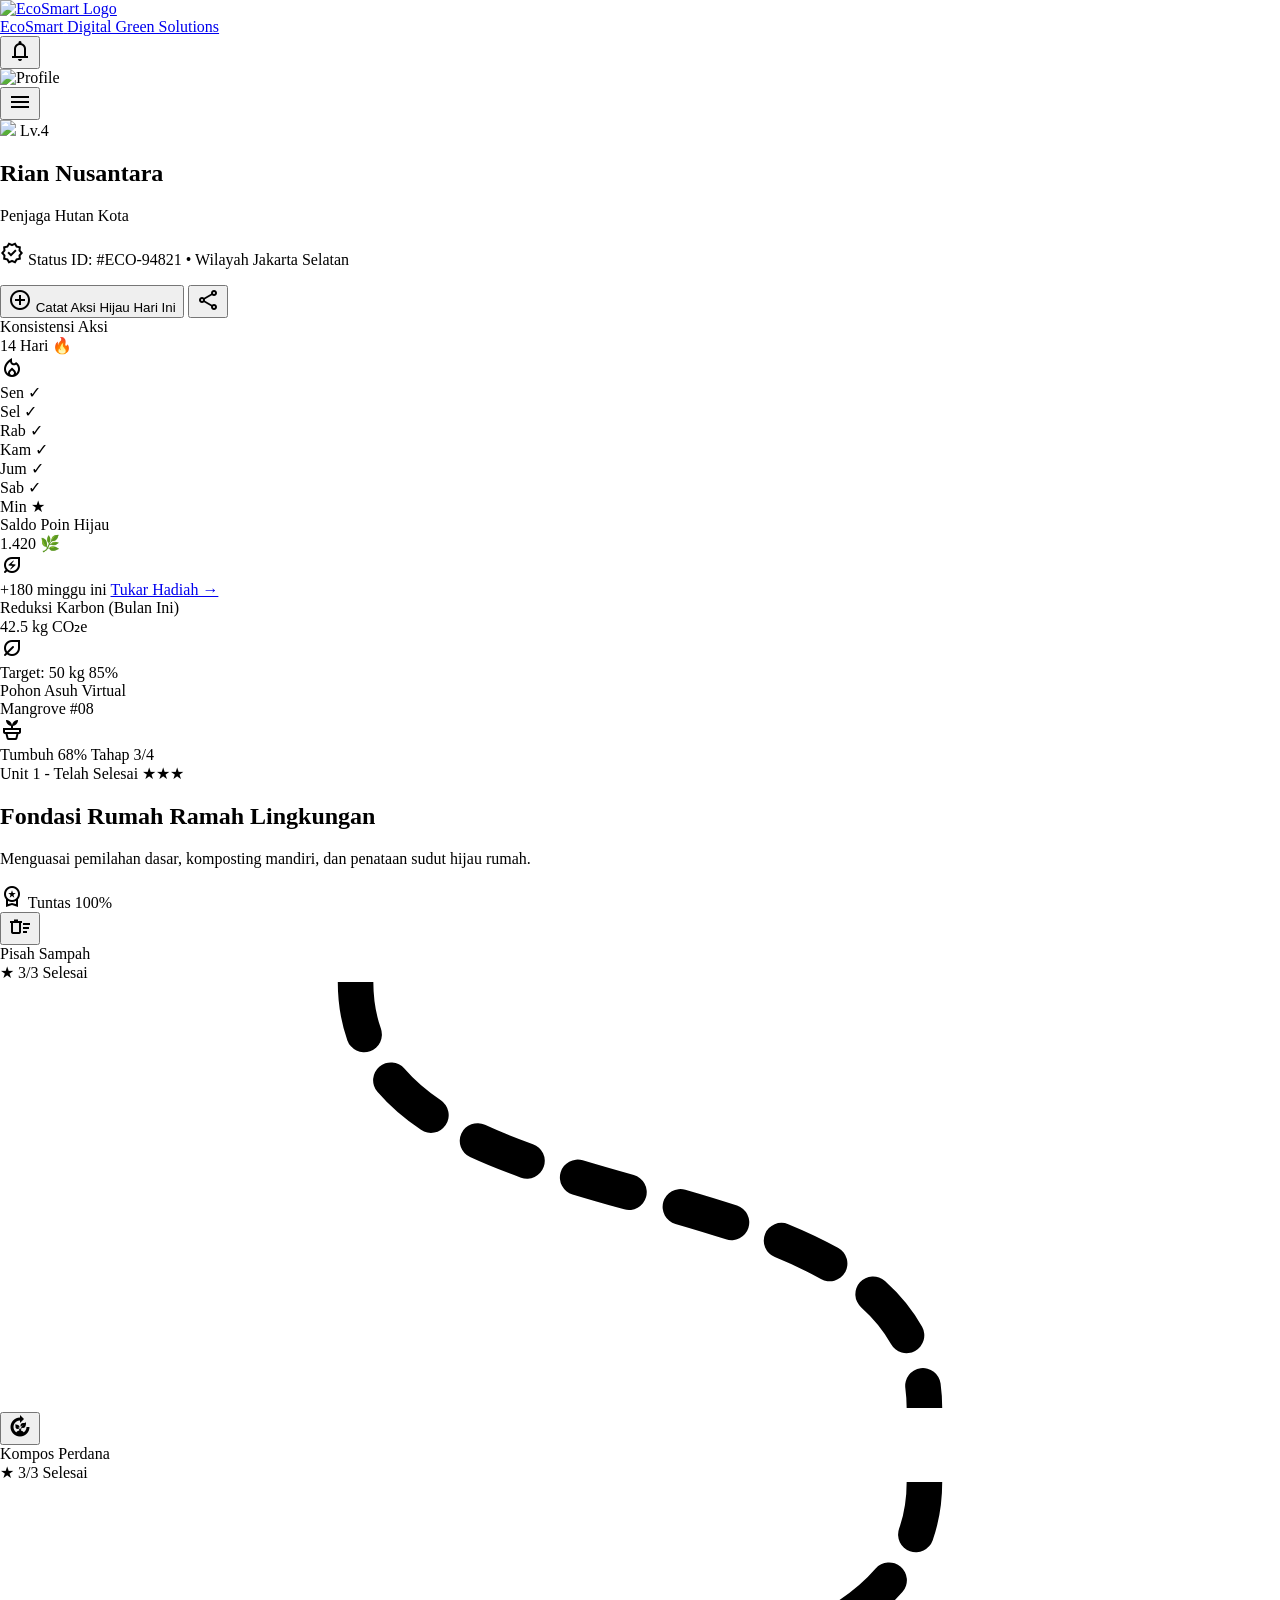
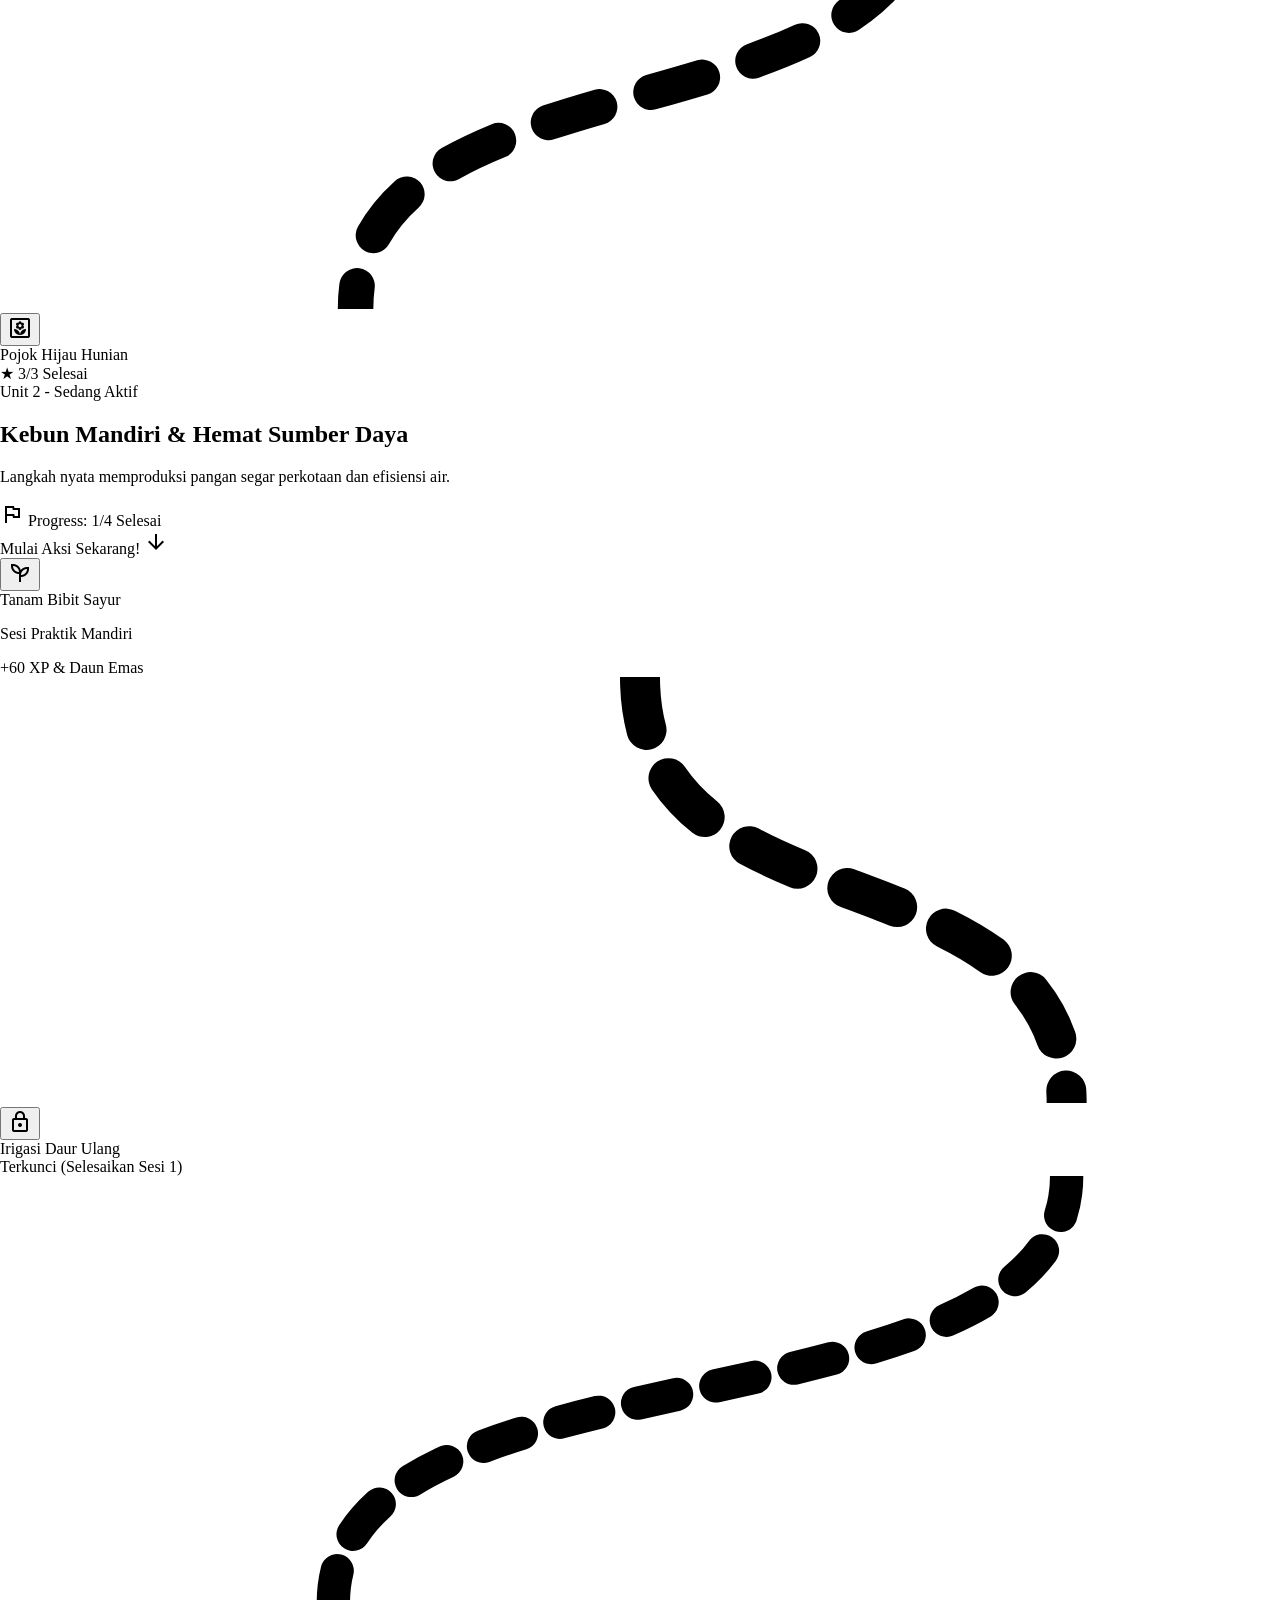
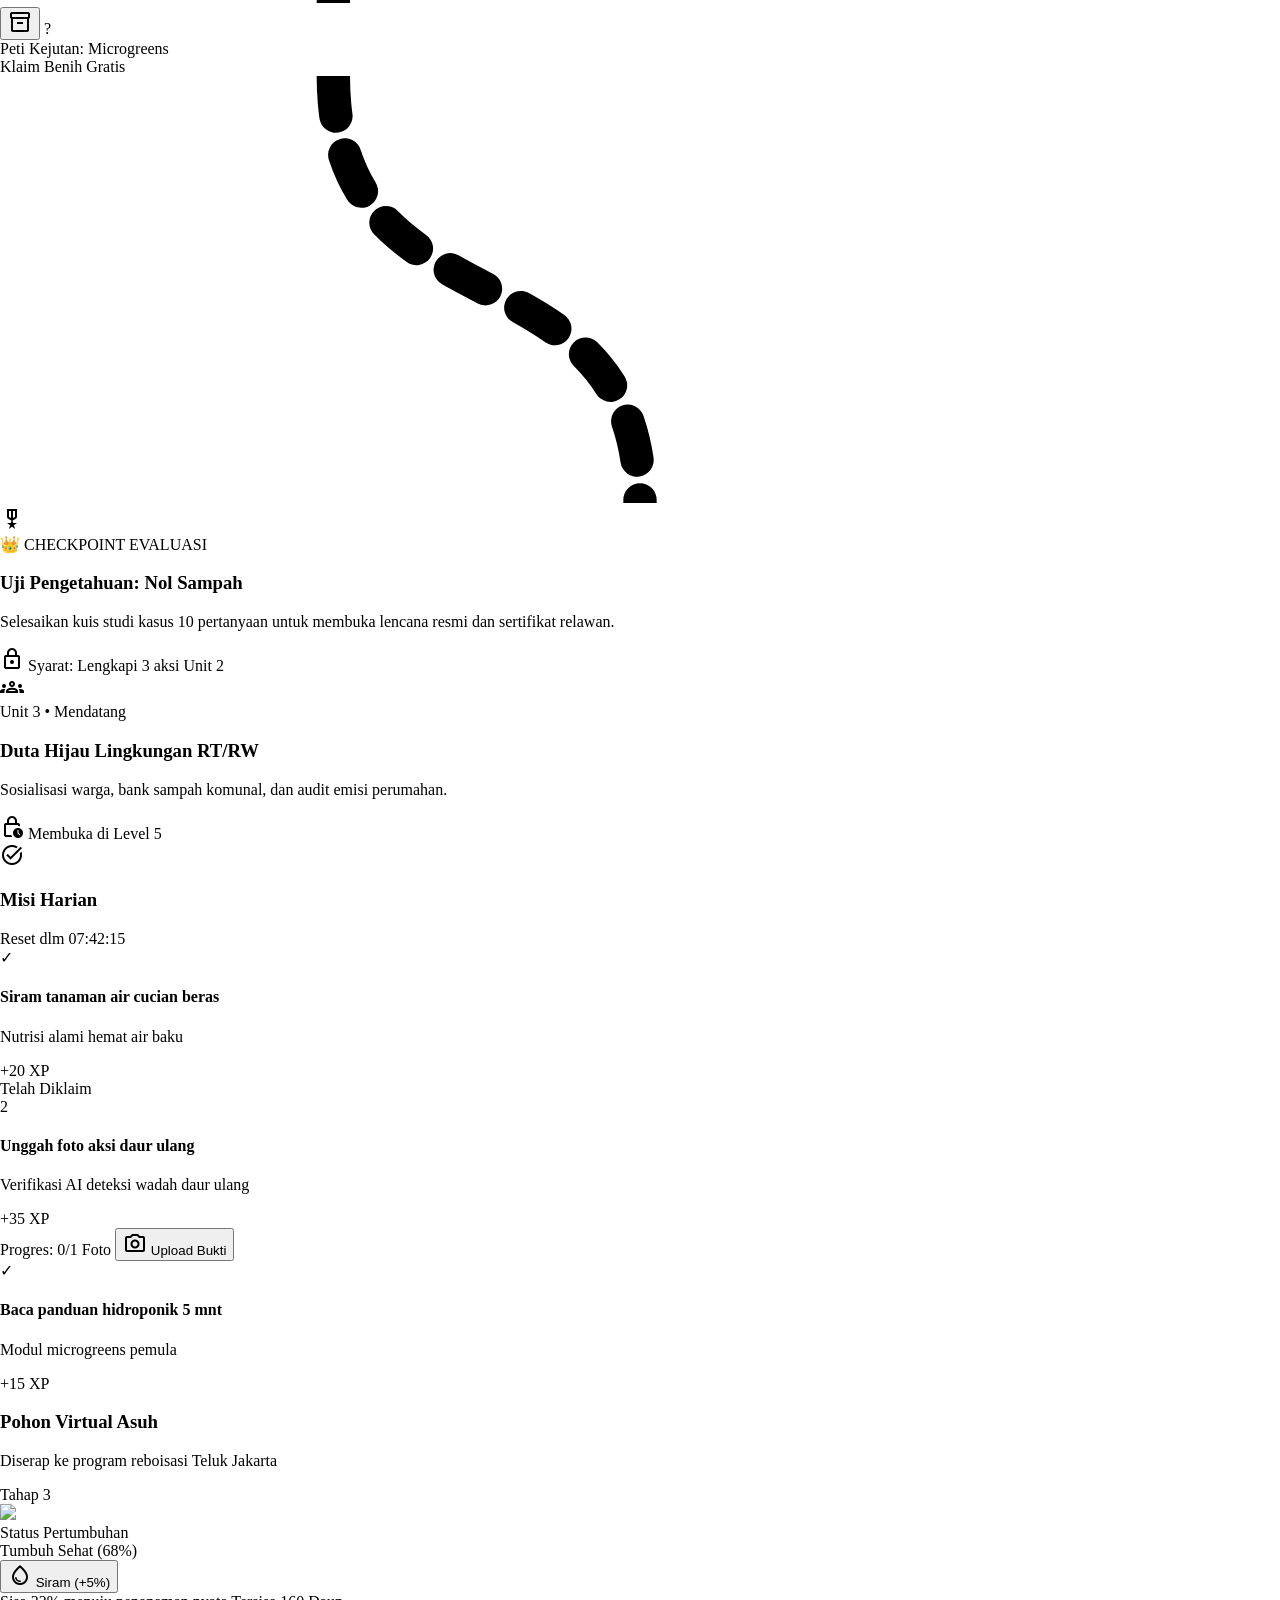
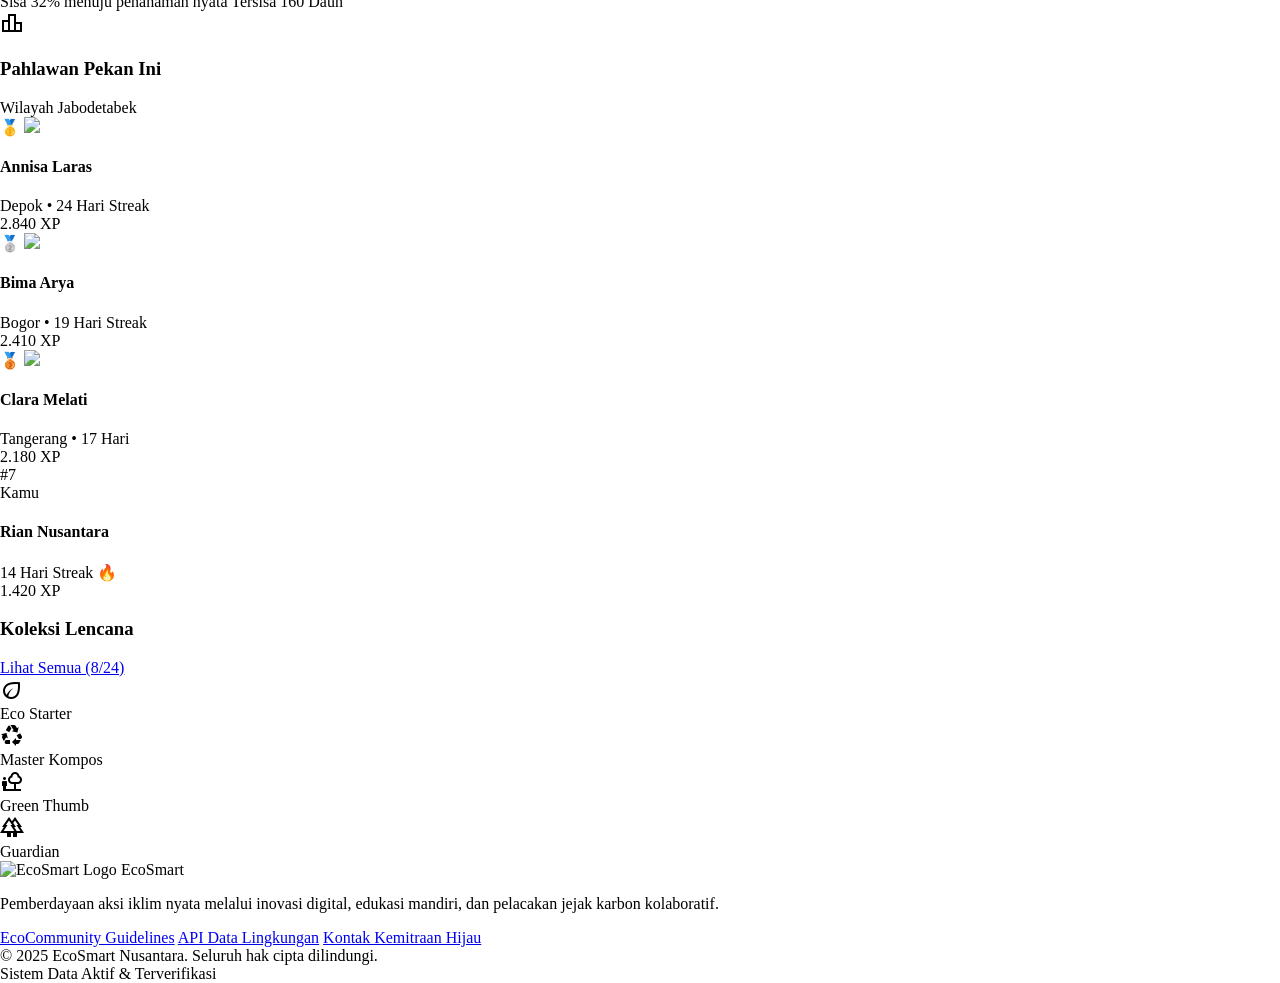
==== commit 8f6138f3: "fix: atasi bug scroll di perangkat mobile dan tambah cache buster" ====
--- a/ecotracker.html
+++ b/ecotracker.html
@@ -11,7 +11,7 @@
   <link href="https://fonts.googleapis.com/css2?family=Inter:wght@400;500;600&family=Plus+Jakarta+Sans:wght@600;700;800&display=swap" rel="stylesheet"/>
   <link href="https://fonts.googleapis.com/css2?family=Material+Symbols+Outlined:opsz,wght,FILL,GRAD@20..48,100..700,0..1,-50..200" rel="stylesheet"/>
   <link href="https://fonts.googleapis.com/css2?family=Material+Symbols+Outlined:wght,FILL@100..700,0..1&display=swap" rel="stylesheet"/>
-  <link rel="stylesheet" href="css/style.css"/>
+  <link rel="stylesheet" href="css/style.css?v=1.1"/>
   <script src="https://cdn.tailwindcss.com"></script>
   <script src="js/tailwind-config.js"></script>
 </head>
--- a/css/style.css
+++ b/css/style.css
@@ -1,19 +1,76 @@
-@layer base {
-  html, body {
-    margin: 0;
-    padding: 0;
+/* Base Reset */
+*, *::before, *::after {
+  box-sizing: border-box;
+}
+
+html {
+  margin: 0;
+  padding: 0;
+  -webkit-text-size-adjust: 100%;
+  scroll-behavior: smooth;
+}
+
+body {
+  margin: 0;
+  padding: 0;
+  width: 100%;
+  min-height: 100vh;
+  position: relative;
+  /* Ensure mobile touch gestures can pan vertically without interference */
+  touch-action: pan-y;
+  -webkit-overflow-scrolling: touch;
+}
+
+/* Ensure hidden elements are strictly hidden and do not intercept touch */
+.hidden {
+  display: none !important;
+}
+
+/* Prevent horizontal overflow on main content wrapper without locking viewport scroll */
+main {
+  width: 100%;
+  overflow-x: hidden;
+}
+
+main > :first-child {
+  margin-top: 0 !important;
+}
+
+main > :last-child {
+  margin-bottom: 0 !important;
+}
+
+/* Prevent text and long strings from overflowing boxes */
+p, span, h1, h2, h3, h4, h5, h6, a, button, label, li {
+  overflow-wrap: break-word;
+  word-break: normal;
+}
+
+img, svg, video, canvas, audio, iframe, embed, object {
+  max-width: 100%;
+  height: auto;
+}
+
+/* Mobile responsive padding and layout optimizations */
+@media (max-width: 767px) {
+  .px-margin {
+    padding-left: 1rem !important;
+    padding-right: 1rem !important;
   }
-  body {
-    overscroll-behavior: none;
+  .py-space-xl {
+    padding-top: 1.75rem !important;
+    padding-bottom: 1.75rem !important;
   }
-  main > :first-child {
-    margin-top: 0 !important;
+  .p-space-xl {
+    padding: 1.25rem !important;
   }
-  main > :last-child {
-    margin-bottom: 0 !important;
+  .p-space-lg {
+    padding: 1rem !important;
+  }
+  .gap-space-xl {
+    gap: 1.25rem !important;
+  }
+  .gap-gutter {
+    gap: 0.75rem !important;
   }
 }
-
-::-webkit-scrollbar {
-  display: none;
-}
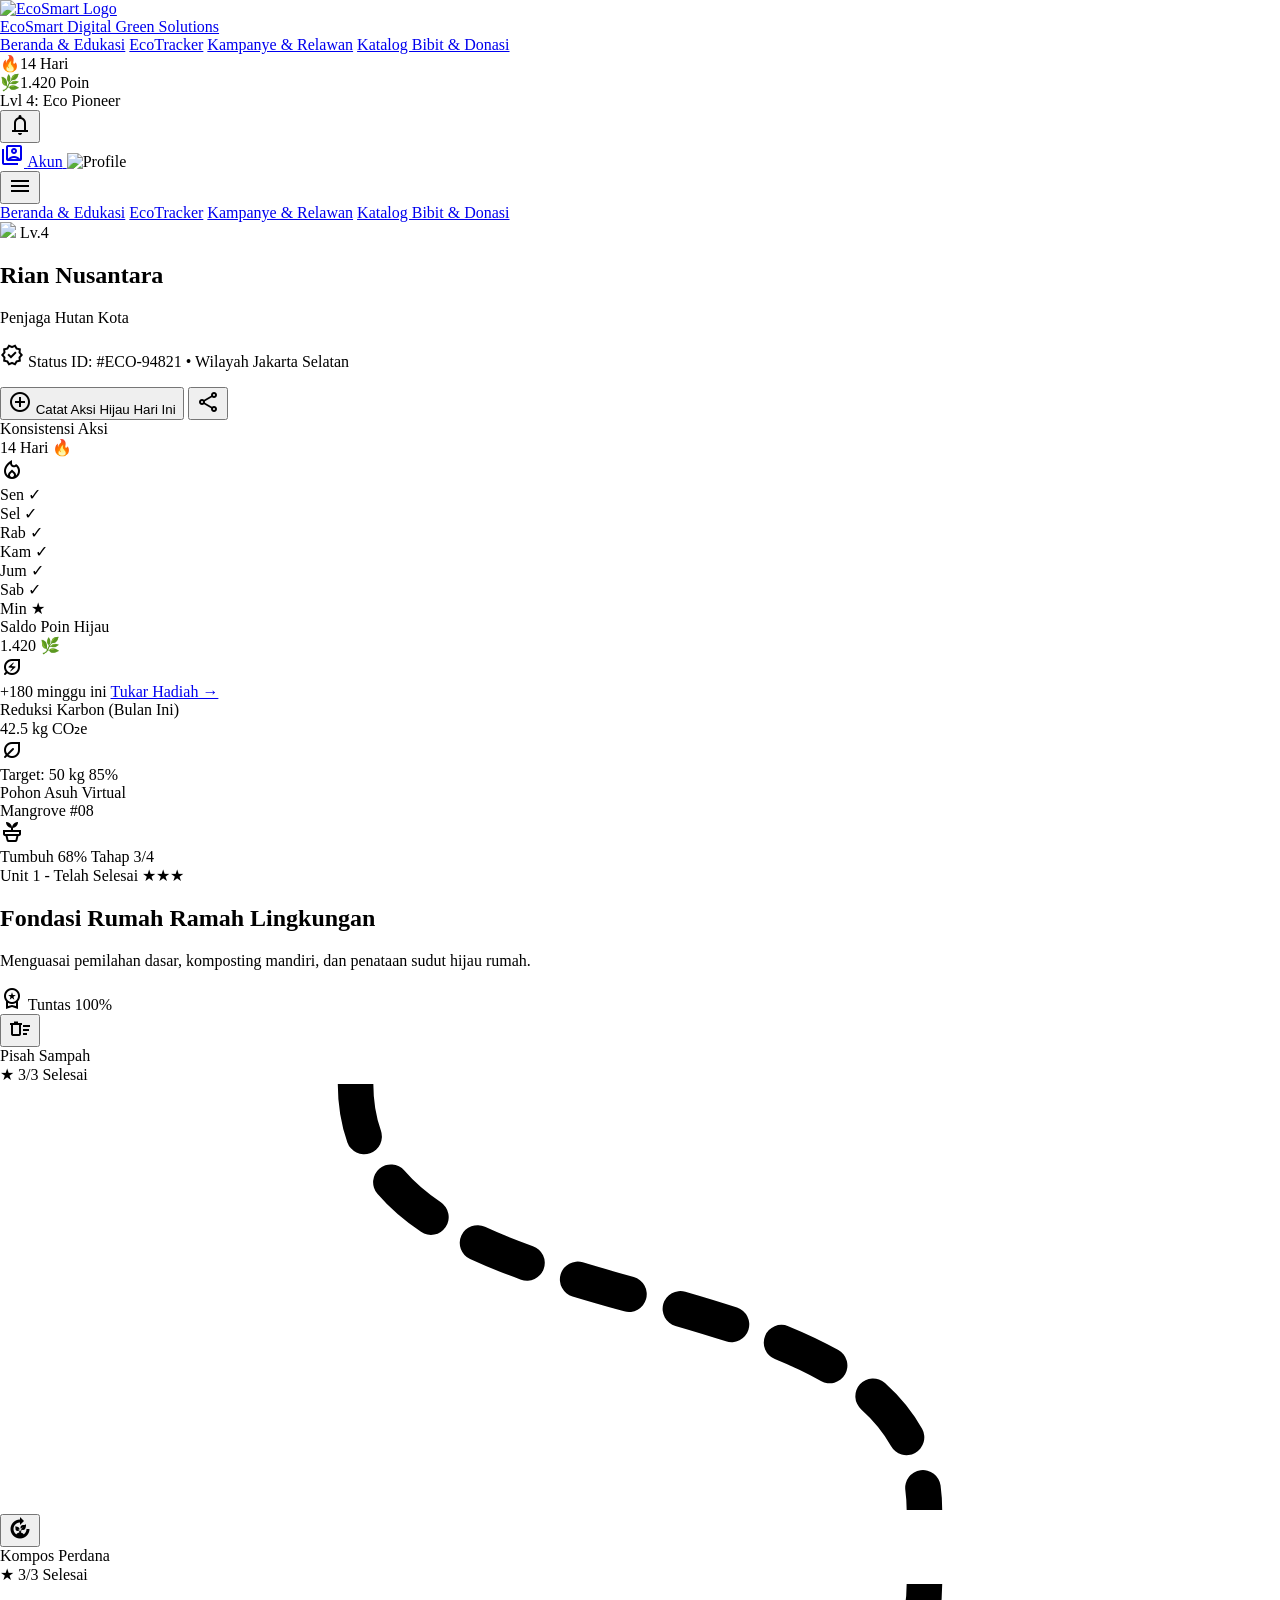
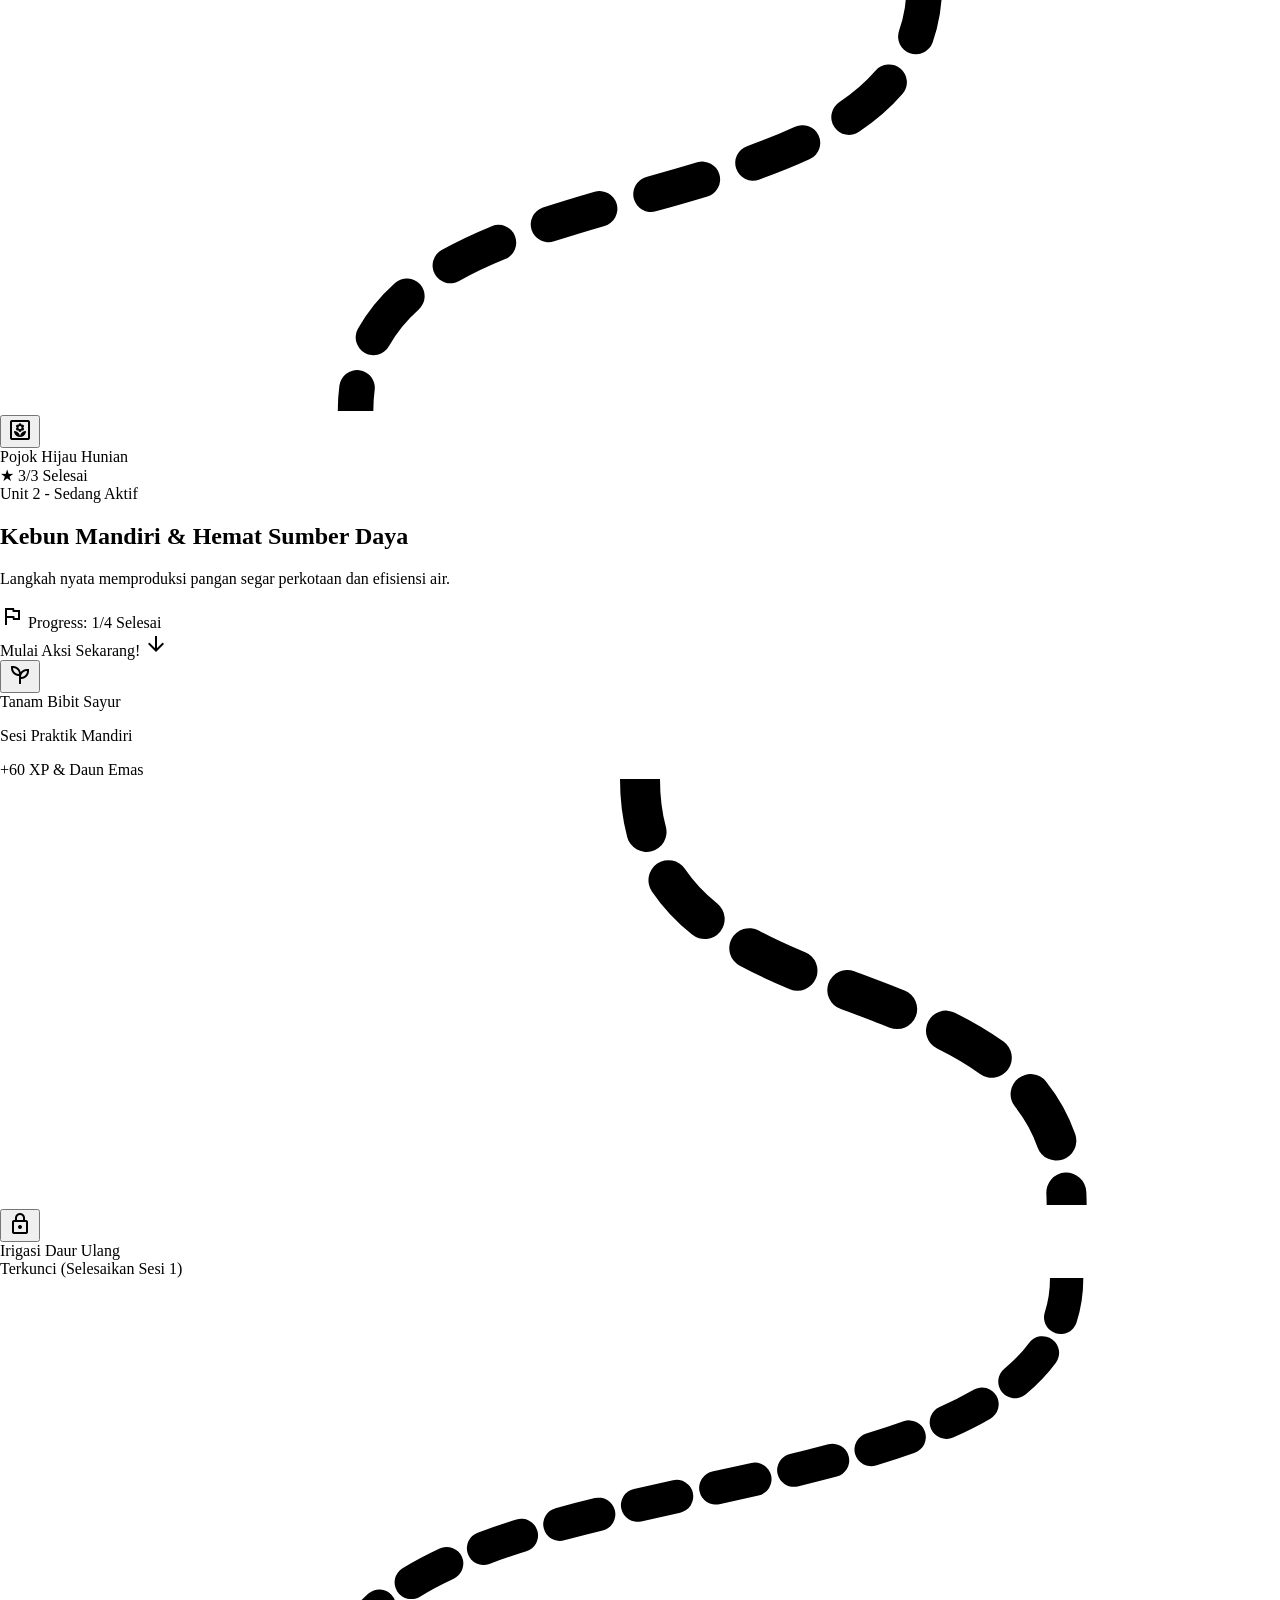
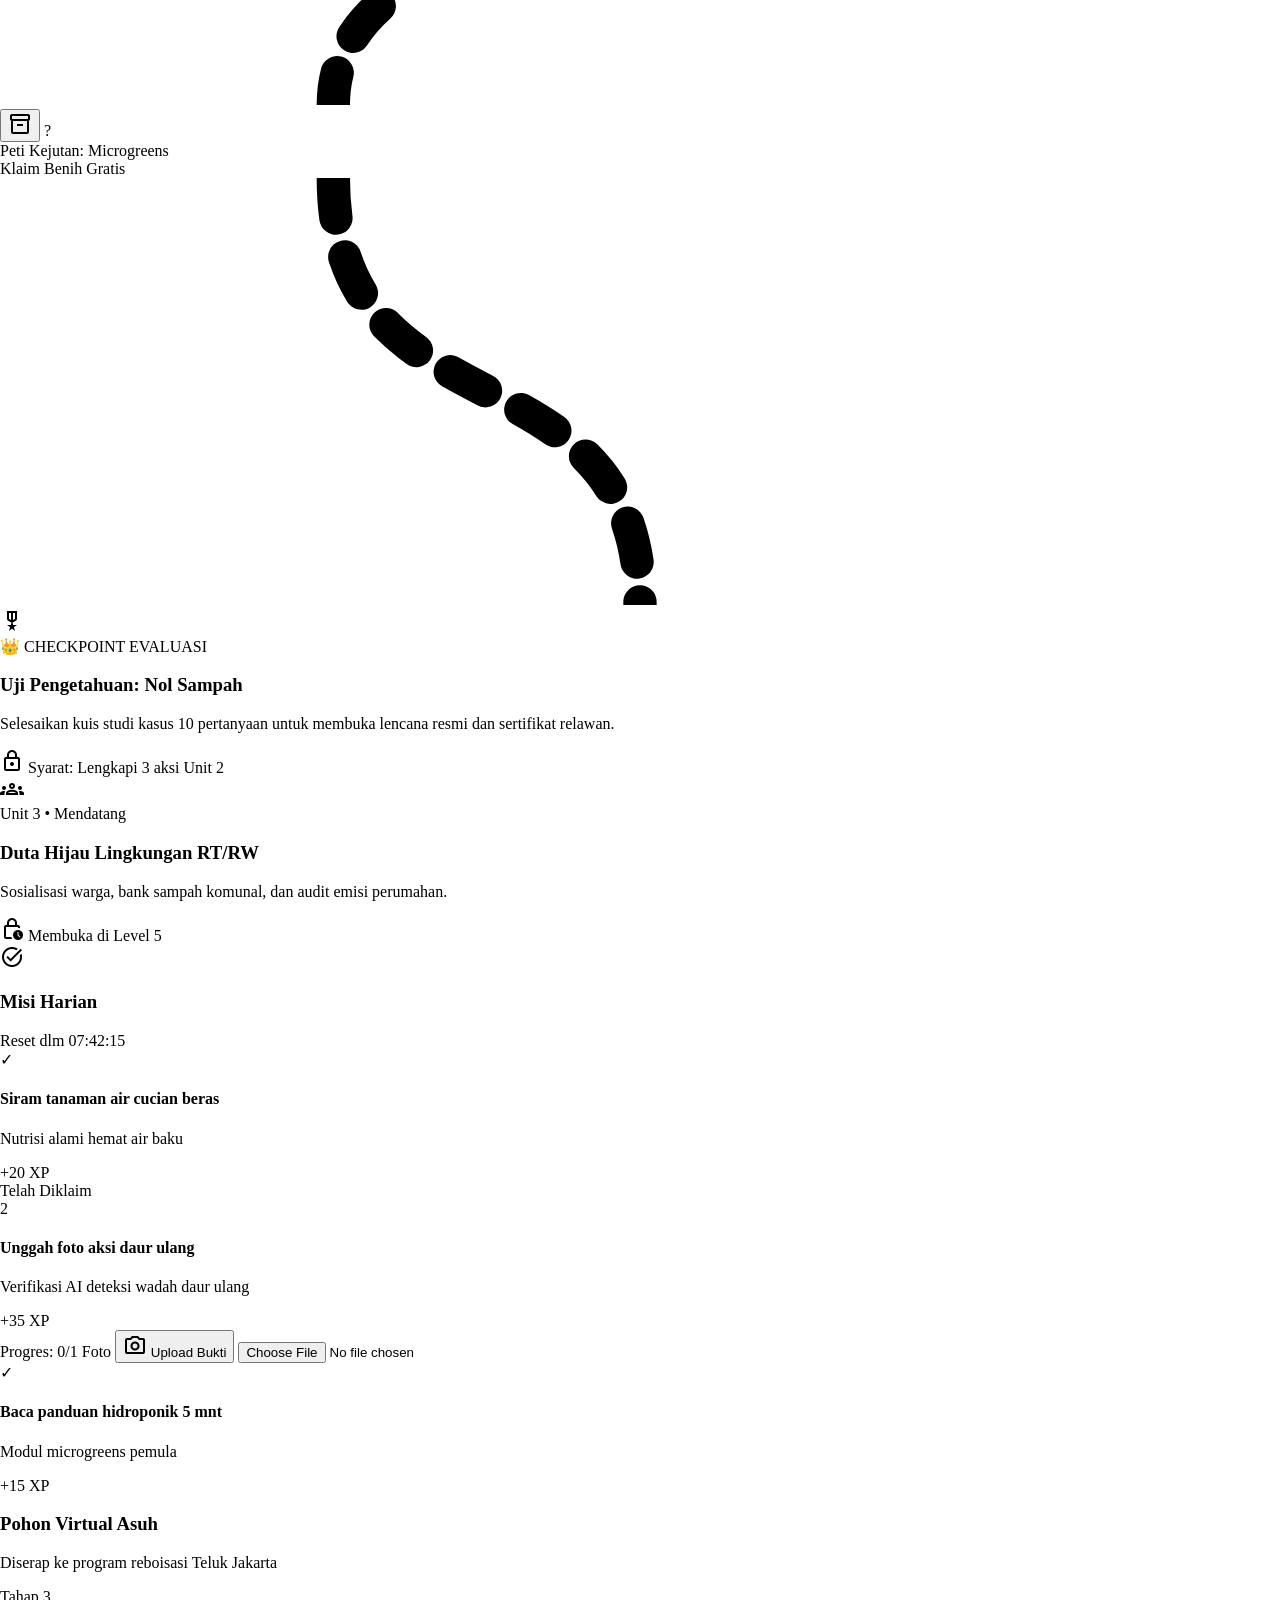
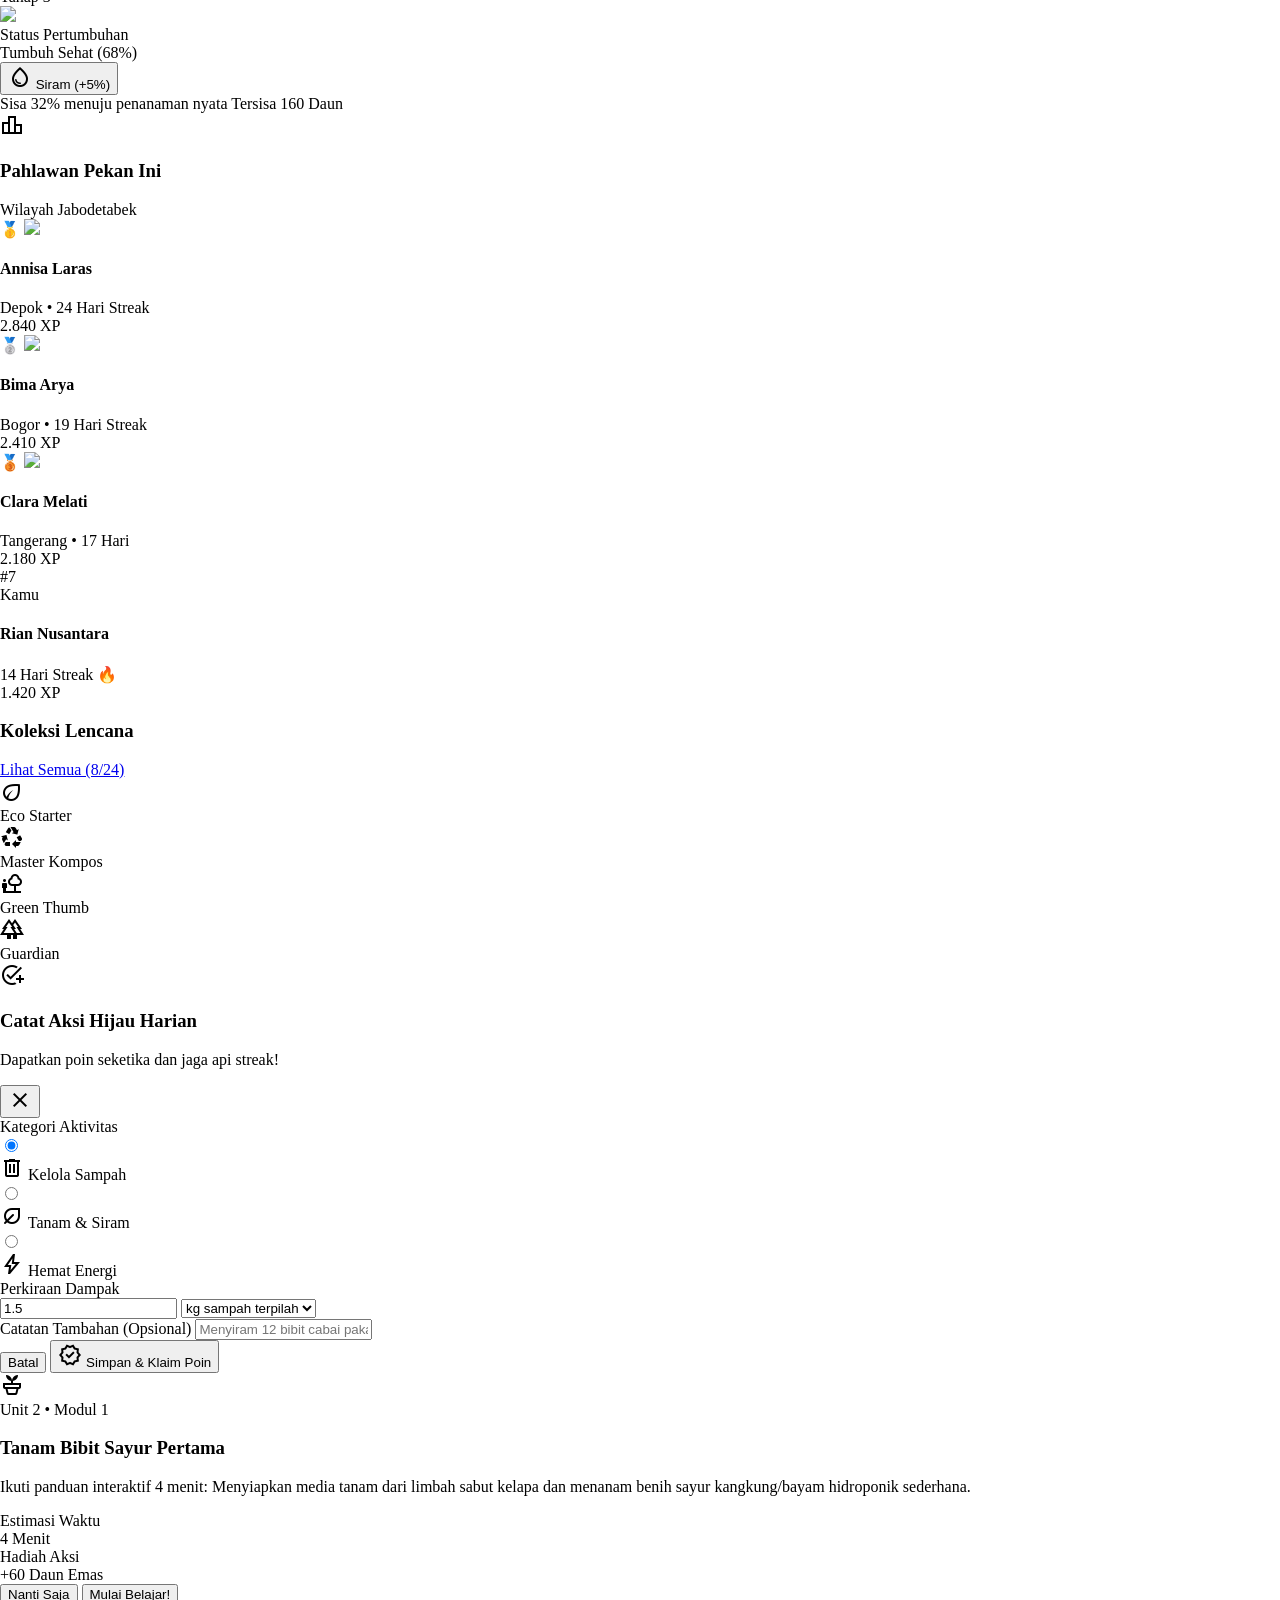
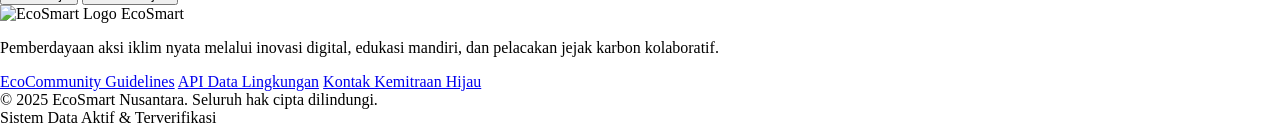
==== commit 5626873e: "fix taskbar" ====
--- a/ecotracker.html
+++ b/ecotracker.html
@@ -11,7 +11,7 @@
   <link href="https://fonts.googleapis.com/css2?family=Inter:wght@400;500;600&family=Plus+Jakarta+Sans:wght@600;700;800&display=swap" rel="stylesheet"/>
   <link href="https://fonts.googleapis.com/css2?family=Material+Symbols+Outlined:opsz,wght,FILL,GRAD@20..48,100..700,0..1,-50..200" rel="stylesheet"/>
   <link href="https://fonts.googleapis.com/css2?family=Material+Symbols+Outlined:wght,FILL@100..700,0..1&display=swap" rel="stylesheet"/>
-  <link rel="stylesheet" href="css/style.css?v=1.1"/>
+  <link rel="stylesheet" href="css/style.css?v=1.2"/>
   <script src="https://cdn.tailwindcss.com"></script>
   <script src="js/tailwind-config.js"></script>
 </head>
--- a/css/style.css
+++ b/css/style.css
@@ -16,14 +16,8 @@
   width: 100%;
   min-height: 100vh;
   position: relative;
-  /* Ensure mobile touch gestures can pan vertically without interference */
   touch-action: pan-y;
   -webkit-overflow-scrolling: touch;
-}
-
-/* Ensure hidden elements are strictly hidden and do not intercept touch */
-.hidden {
-  display: none !important;
 }
 
 /* Prevent horizontal overflow on main content wrapper without locking viewport scroll */
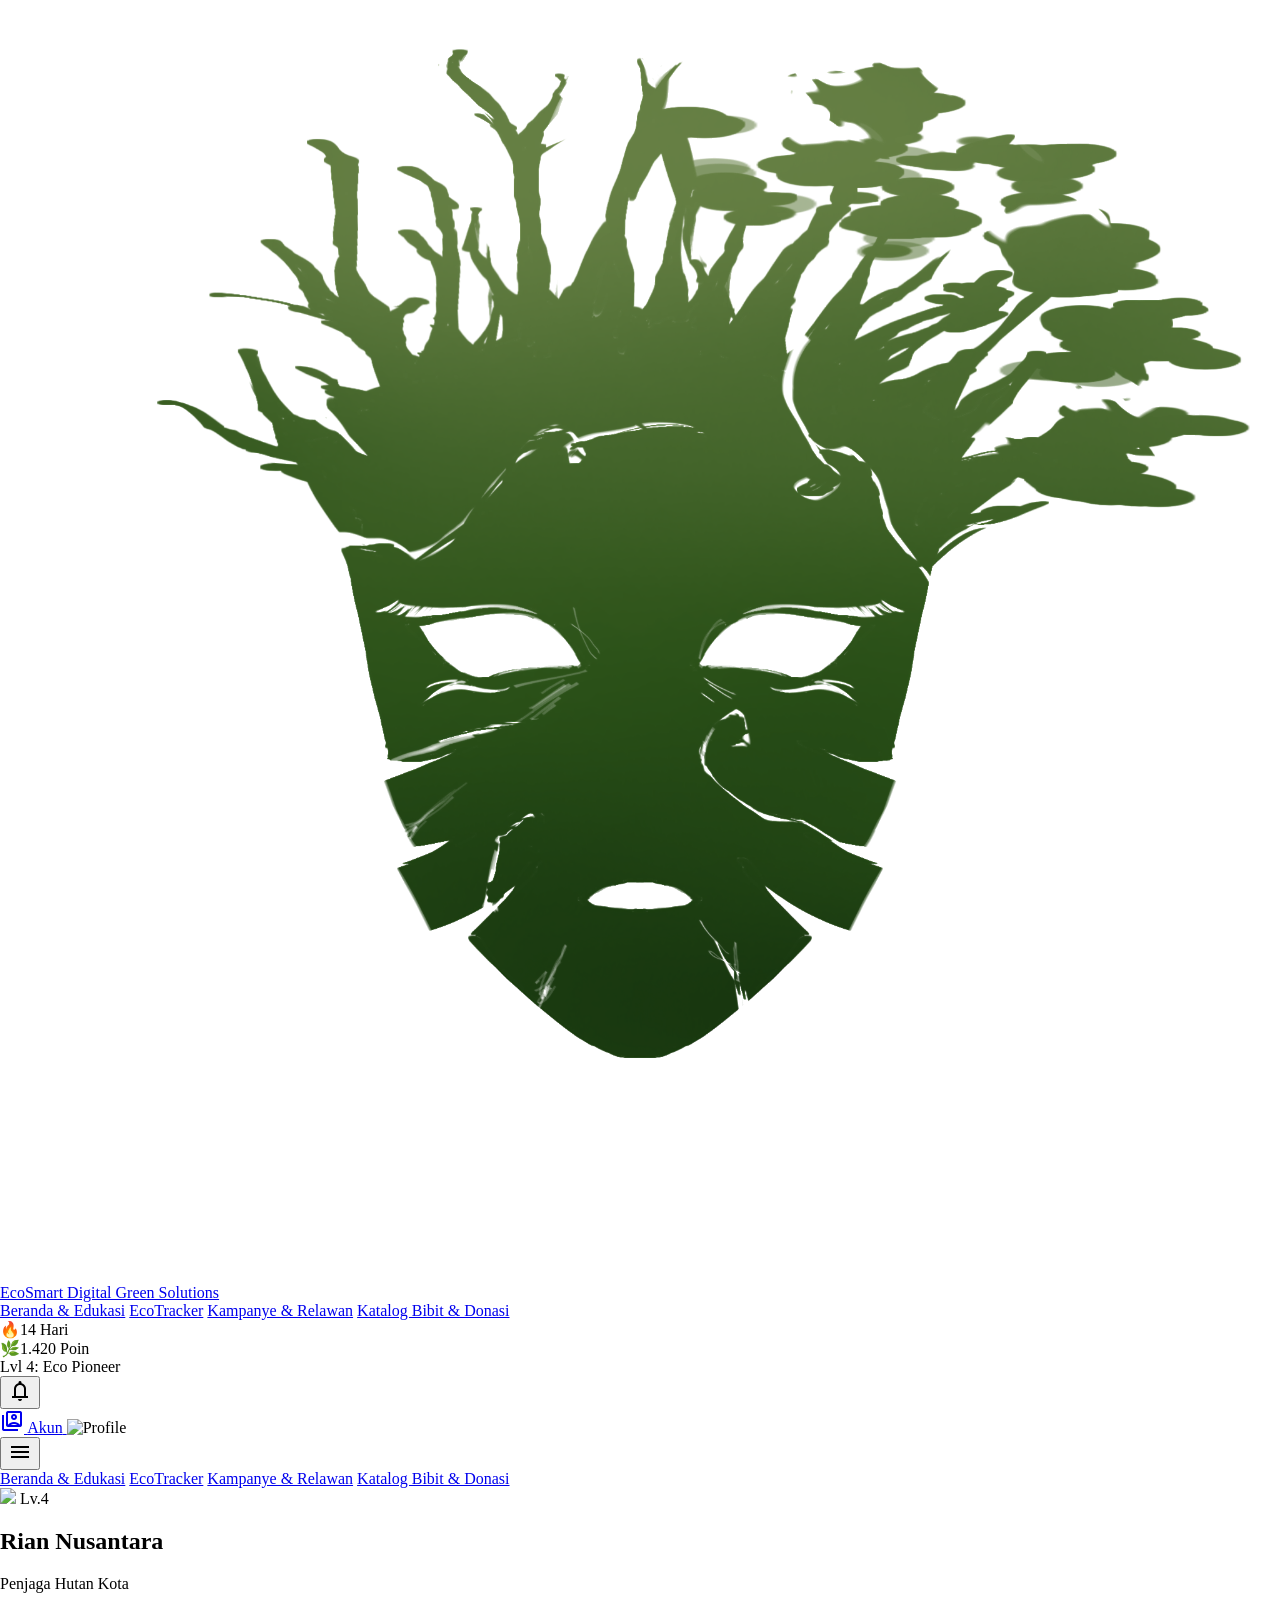
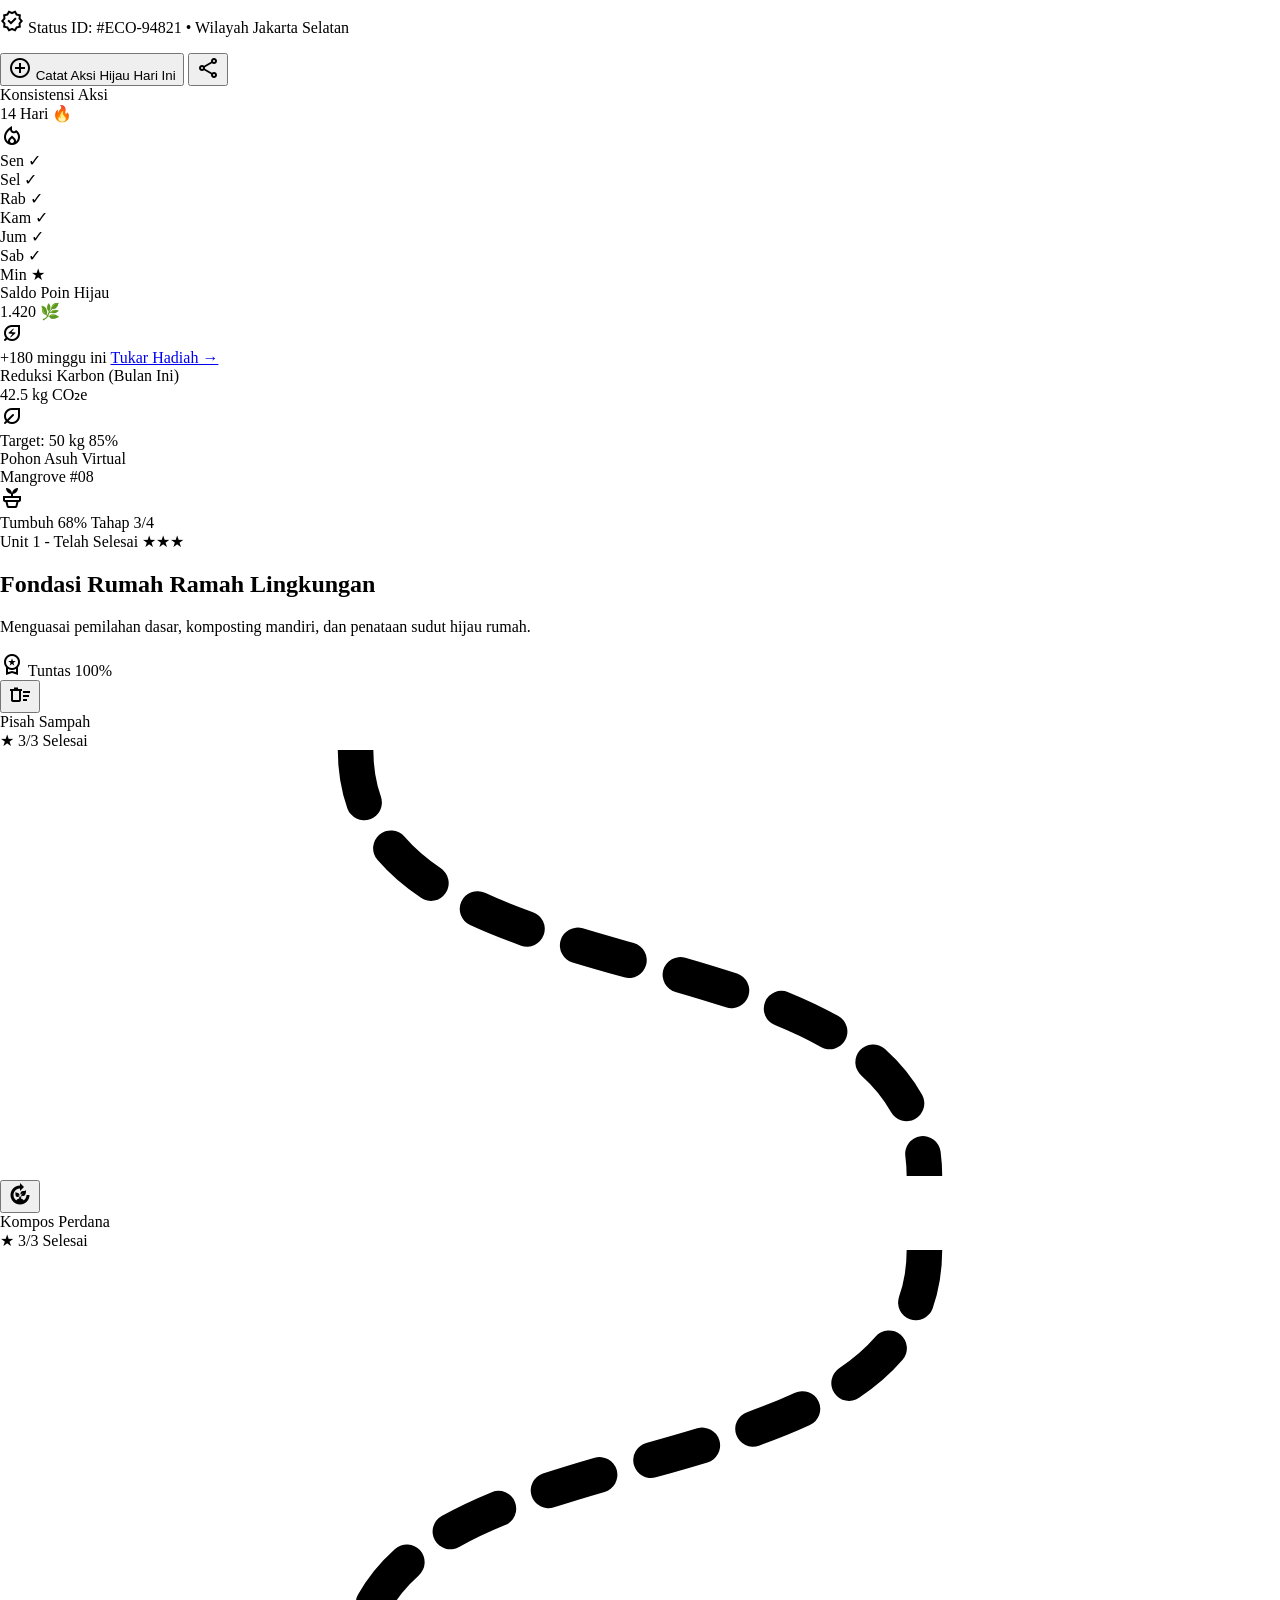
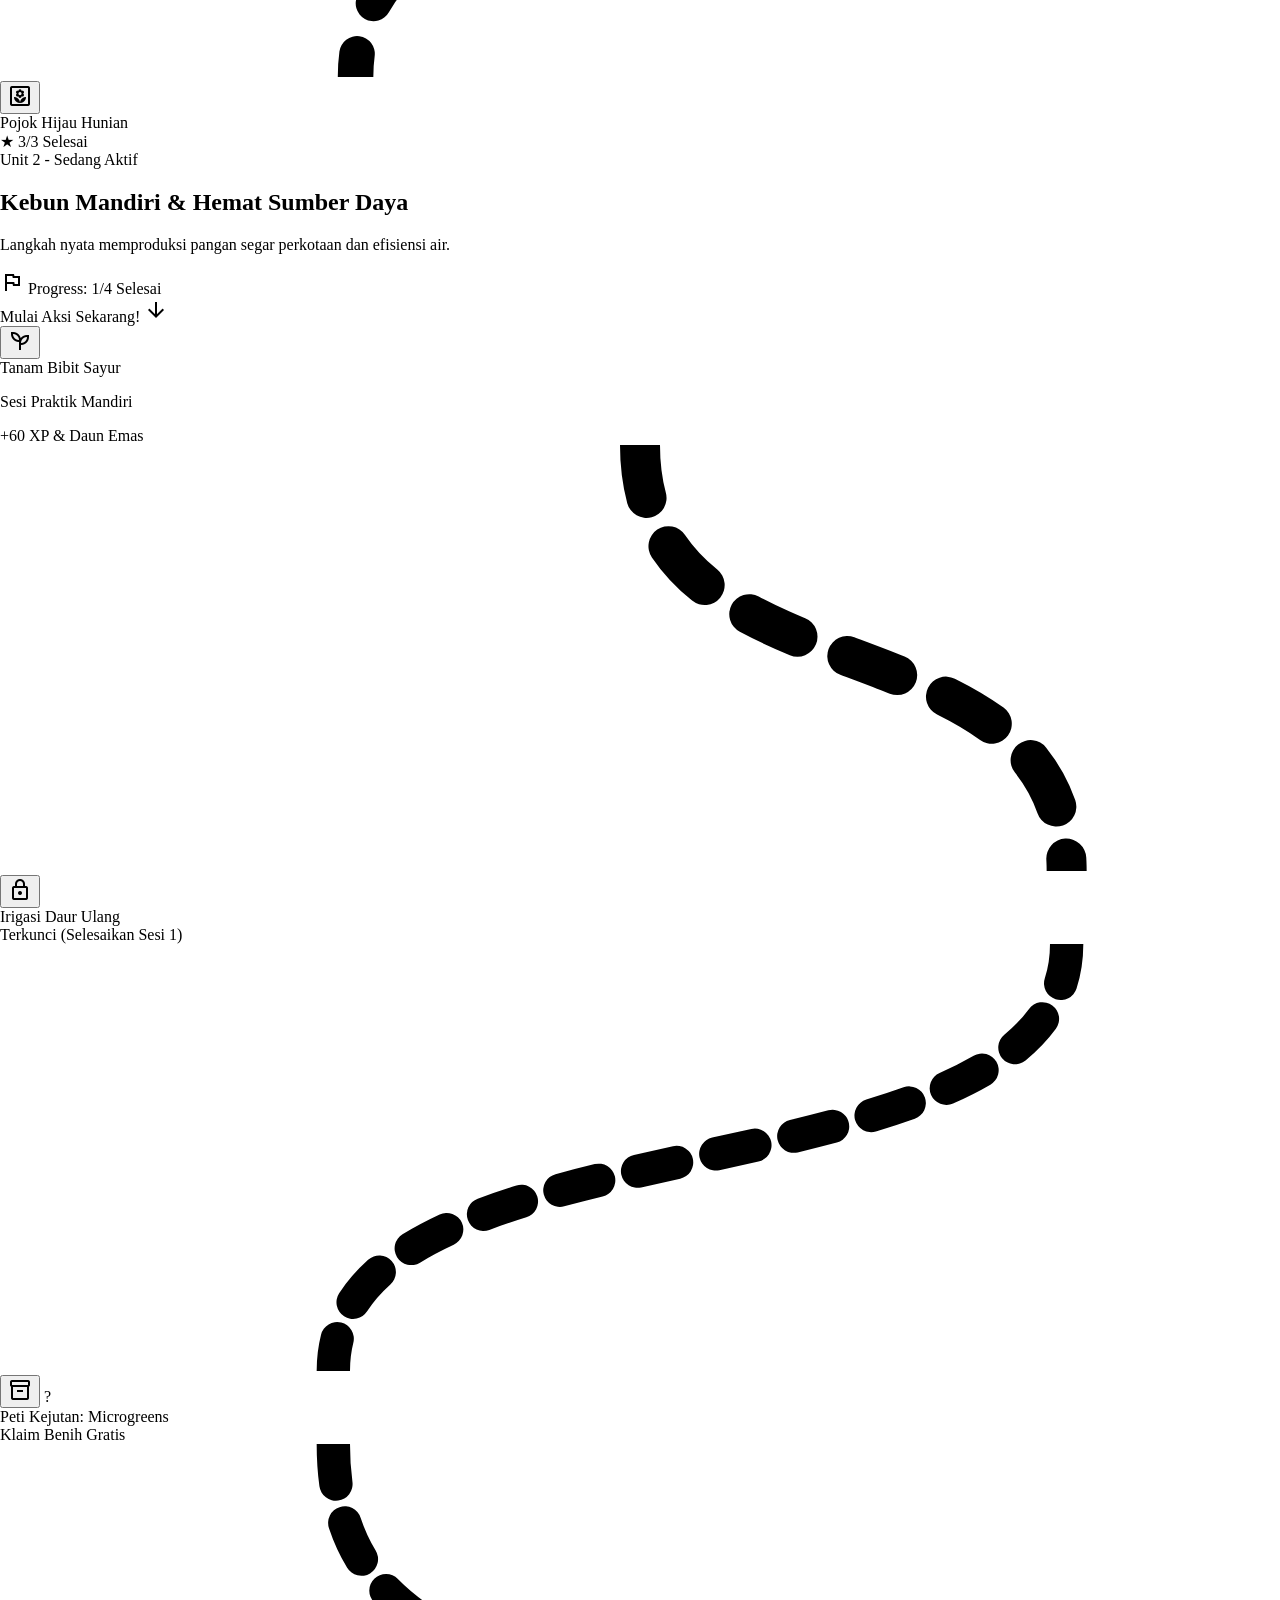
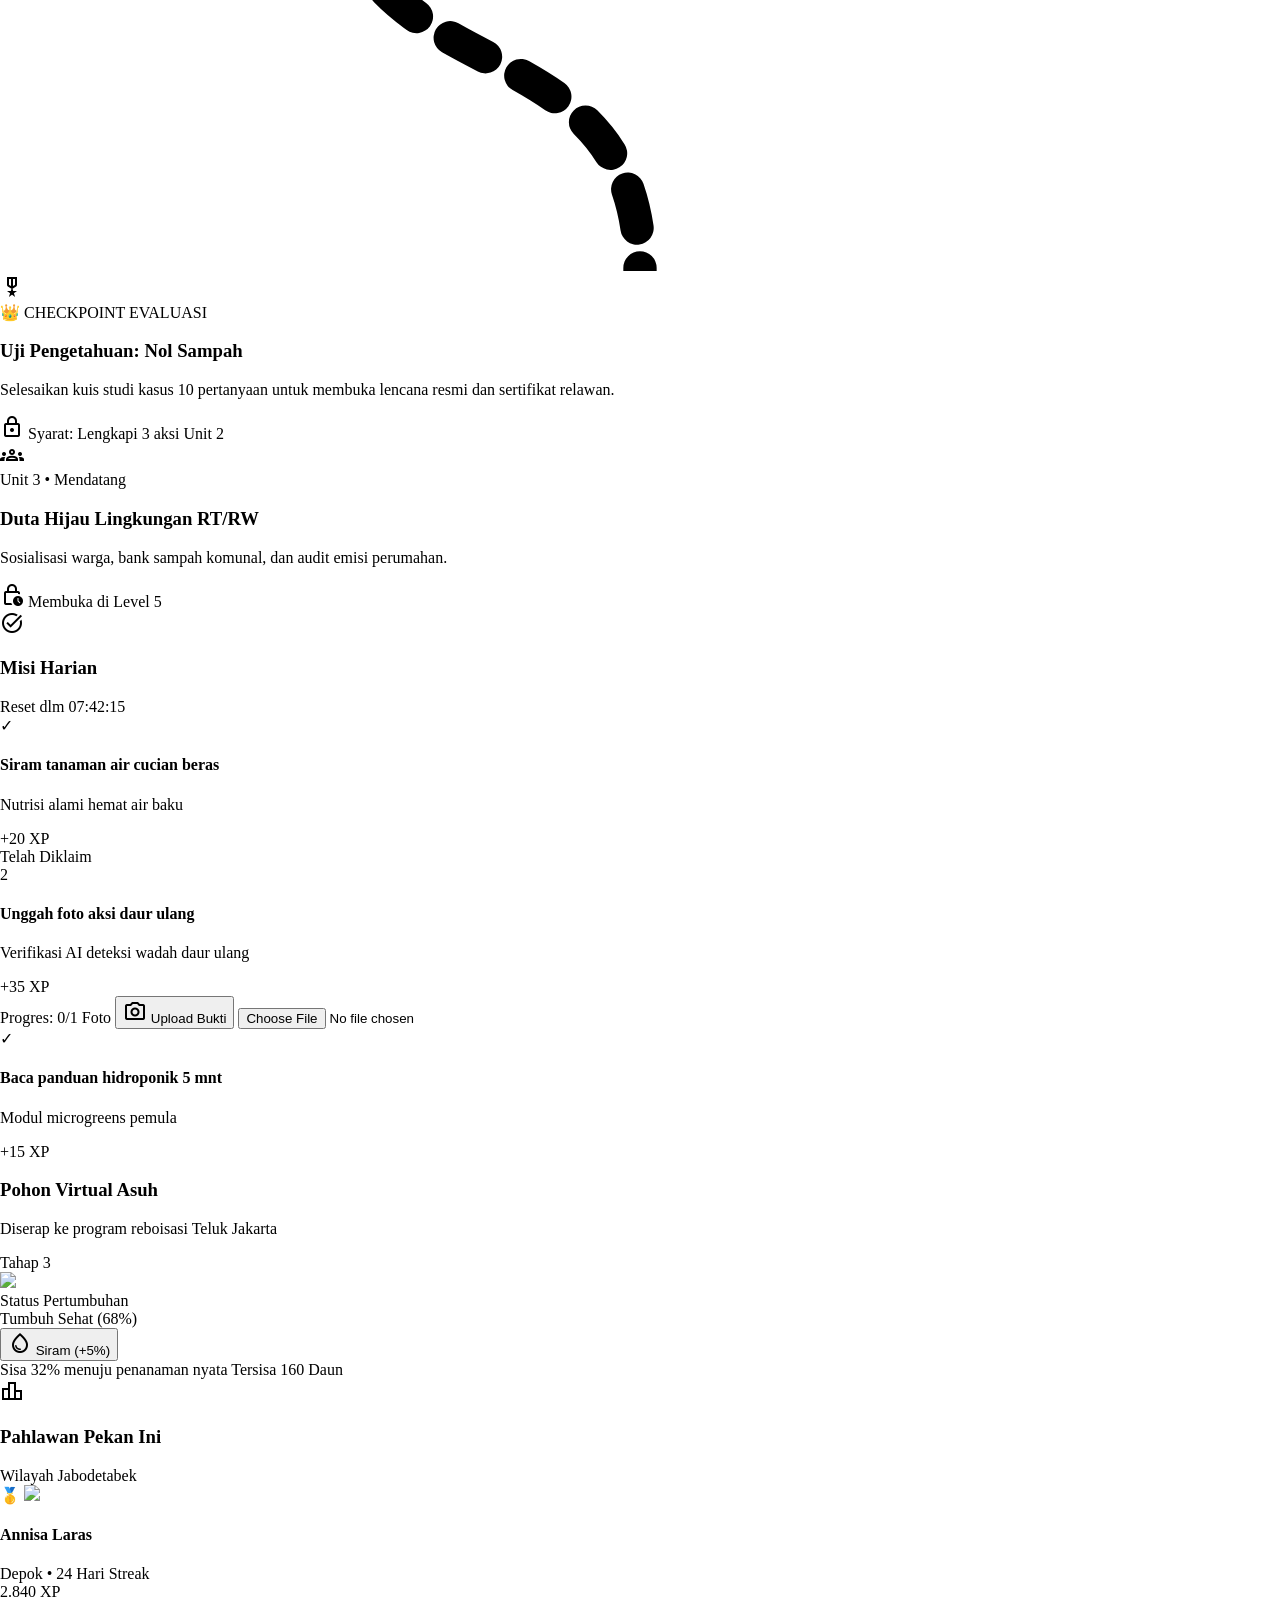
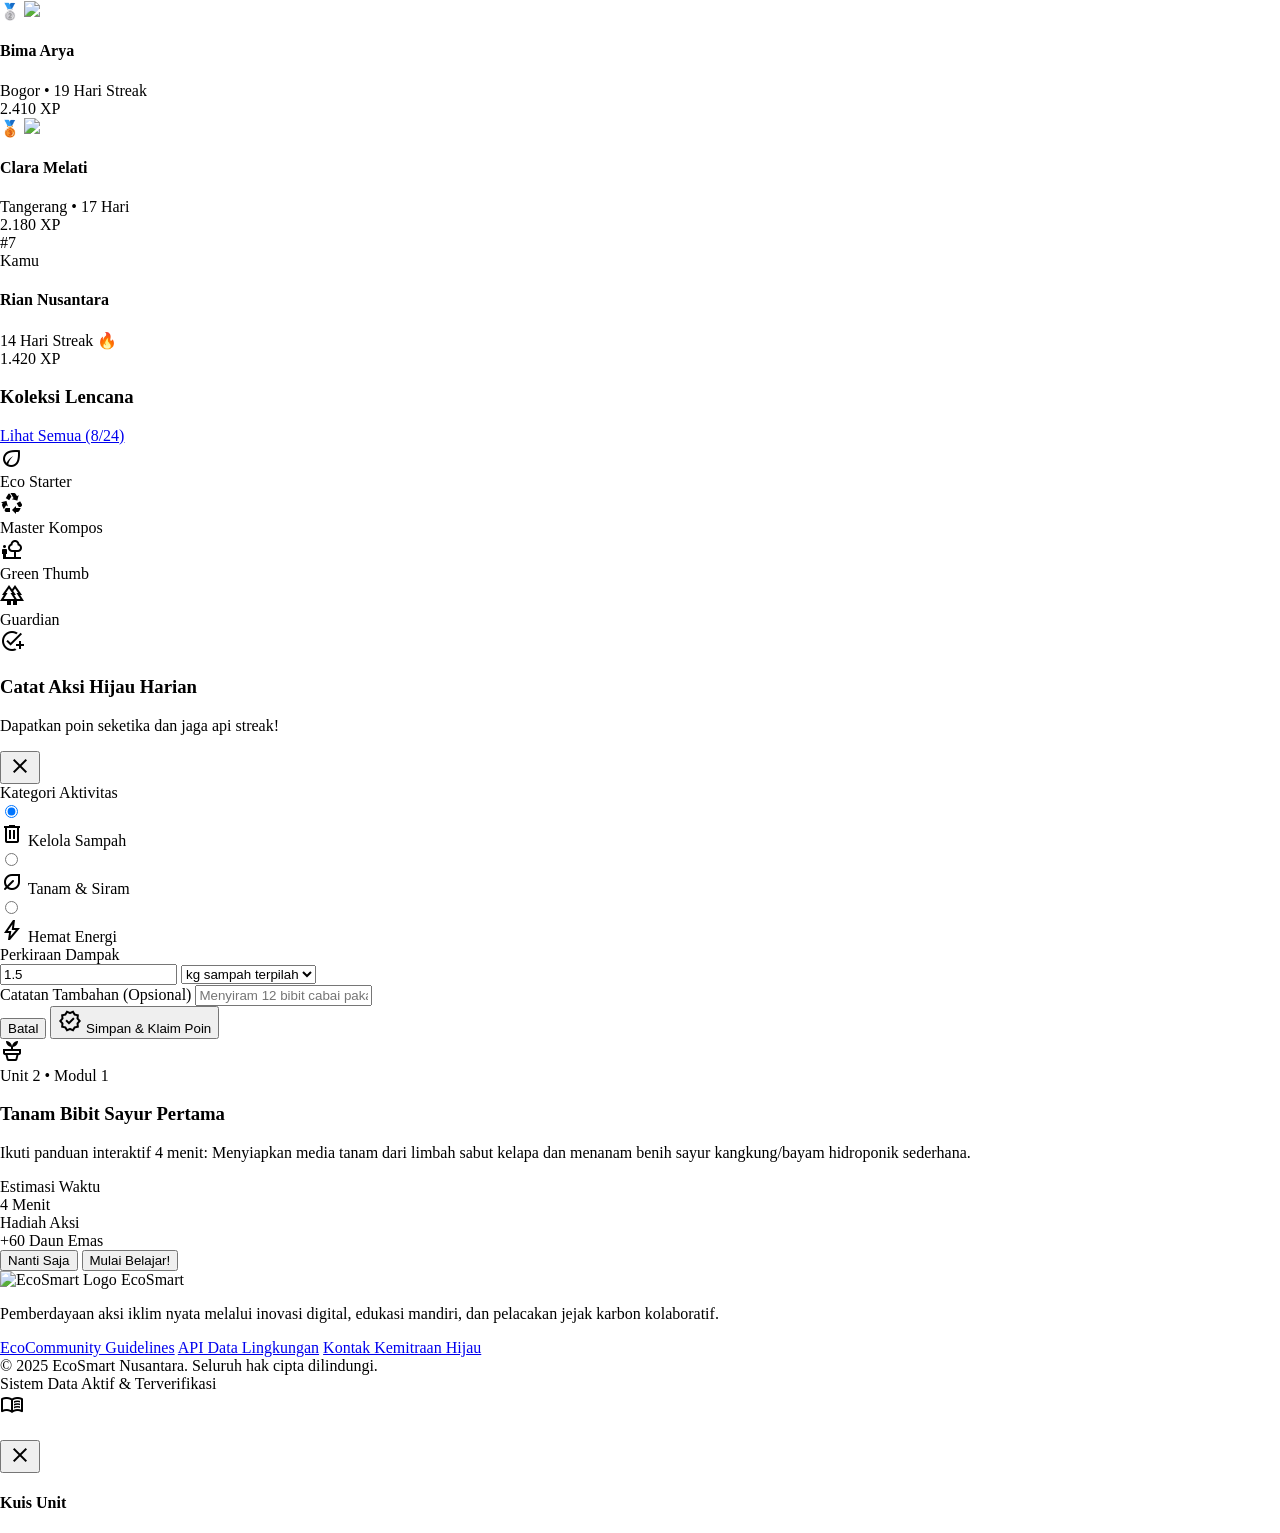
==== commit 6d11eec3: "fix lagi" ====
--- a/ecotracker.html
+++ b/ecotracker.html
@@ -18,19 +18,19 @@
 <body class="bg-background font-body-md text-on-surface antialiased">
   
   <header class="fixed top-0 left-0 right-0 z-50 bg-surface/85 backdrop-blur-xl shadow-[0_1px_8px_rgba(0,0,0,0.04)]">
-    <div class="h-20 w-full px-margin flex items-center justify-between gap-gutter">
+    <div class="h-24 w-full px-margin flex items-center justify-between gap-gutter">
       <a href="index.html" class="flex items-center gap-space-md shrink-0 group">
-        <img alt="EcoSmart Logo" class="h-8 w-auto object-contain transition-transform group-hover:scale-105" src="https://lh3.googleusercontent.com/aida/[base64]"/>
+        <img alt="EcoSmart Logo" class="h-14 w-auto object-contain transition-transform group-hover:scale-105" src="logo/logo invention.png"/>
         <div class="flex flex-col">
           <span class="font-headline-sm text-headline-sm text-primary tracking-tight leading-none">EcoSmart</span>
           <span class="font-label-sm text-label-sm text-on-surface-variant font-medium tracking-wide uppercase">Digital Green Solutions</span>
         </div>
       </a>
-      <nav class="hidden xl:flex items-center gap-space-xs" data-active-classes="bg-primary-container text-on-primary-container rounded-lg font-semibold">
-        <a class="px-space-md py-space-sm font-label-lg text-label-lg text-on-surface-variant hover:text-on-surface hover:bg-surface-container transition-all" data-path="beranda-&-edukasi" href="index.html">Beranda &amp; Edukasi</a>
-        <a aria-current="page" class="px-space-md py-space-sm transition-all bg-primary-container text-on-primary-container rounded-lg font-semibold" data-path="ecotracker" href="ecotracker.html">EcoTracker</a>
-        <a class="px-space-md py-space-sm font-label-lg text-label-lg text-on-surface-variant hover:text-on-surface hover:bg-surface-container transition-all" data-path="kampanye-&-relawan" href="kampanye.html">Kampanye &amp; Relawan</a>
-        <a class="px-space-md py-space-sm font-label-lg text-label-lg text-on-surface-variant hover:text-on-surface hover:bg-surface-container transition-all" data-path="katalog-bibit-&-donasi" href="katalog-bibit.html">Katalog Bibit &amp; Donasi</a>
+      <nav class="hidden xl:flex items-center gap-space-xs" data-active-classes="bg-primary text-white rounded-lg font-semibold">
+        <a class="px-space-md py-space-sm font-label-lg text-label-lg text-on-surface hover:text-on-surface hover:bg-surface-container transition-all" data-path="beranda-&-edukasi" href="index.html">Beranda &amp; Edukasi</a>
+        <a aria-current="page" class="px-space-md py-space-sm transition-all bg-primary text-white rounded-lg font-semibold" data-path="ecotracker" href="ecotracker.html">EcoTracker</a>
+        <a class="px-space-md py-space-sm font-label-lg text-label-lg text-on-surface hover:text-on-surface hover:bg-surface-container transition-all" data-path="kampanye-&-relawan" href="kampanye.html">Kampanye &amp; Relawan</a>
+        <a class="px-space-md py-space-sm font-label-lg text-label-lg text-on-surface hover:text-on-surface hover:bg-surface-container transition-all" data-path="katalog-bibit-&-donasi" href="katalog-bibit.html">Katalog Bibit &amp; Donasi</a>
       </nav>
       <div class="flex items-center gap-space-sm shrink-0">
         <div class="hidden md:flex items-center gap-space-xs">
@@ -48,7 +48,7 @@
           <span class="material-symbols-outlined text-[20px]">notifications</span>
           <span class="absolute top-2 right-2 w-2 h-2 rounded-full bg-error"></span>
         </button>
-        <div class="flex items-center gap-space-xs pl-space-xs">
+        <div class="flex items-center gap-space-xs pl-space-md">
           <a href="login.html" class="hidden sm:inline-flex items-center gap-1 px-3 py-1.5 rounded-lg bg-surface-container hover:bg-surface-container-high text-on-surface font-label-sm text-label-sm transition-all" title="Ganti Akun / Masuk">
             <span class="material-symbols-outlined text-[16px]">switch_account</span>
             <span>Akun</span>
@@ -64,13 +64,13 @@
     
     <div class="hidden xl:hidden bg-surface-container-lowest border-t border-surface-container px-margin py-3 flex flex-col gap-2" id="mobileNavMenu">
       <a class="px-space-md py-2 text-on-surface-variant hover:bg-surface-container rounded-lg font-semibold text-label-md" href="index.html">Beranda &amp; Edukasi</a>
-      <a class="px-space-md py-2 bg-primary-container text-on-primary-container rounded-lg font-semibold text-label-md" href="ecotracker.html">EcoTracker</a>
+      <a class="px-space-md py-2 bg-primary text-white rounded-lg font-semibold text-label-md" href="ecotracker.html">EcoTracker</a>
       <a class="px-space-md py-2 text-on-surface-variant hover:bg-surface-container rounded-lg font-semibold text-label-md" href="kampanye.html">Kampanye &amp; Relawan</a>
       <a class="px-space-md py-2 text-on-surface-variant hover:bg-surface-container rounded-lg font-semibold text-label-md" href="katalog-bibit.html">Katalog Bibit &amp; Donasi</a>
     </div>
   </header>
 
-  <main class="w-full pt-20 bg-background">
+  <main class="w-full pt-24 bg-background">
     <div class="flex flex-col w-full">
       <div class="w-full max-w-7xl mx-auto px-margin-mobile md:px-margin pt-space-md pb-space-xl space-y-space-lg">
         
@@ -224,7 +224,7 @@
 
         <div class="grid grid-cols-1 lg:grid-cols-12 gap-space-lg items-start">
           
-          <section class="lg:col-span-8 flex flex-col space-y-space-xl">
+          <section id="unit-1" class="lg:col-span-8 flex flex-col space-y-space-xl">
             
             <div class="rounded-2xl bg-surface-container-lowest p-space-lg shadow-sm">
               <div class="flex flex-col sm:flex-row sm:items-center justify-between gap-space-sm pb-space-lg">
@@ -246,9 +246,9 @@
                 
                 <div class="w-full flex justify-center md:justify-start md:pl-28 my-3">
                   <div class="group relative flex flex-col items-center">
-                    <button class="w-16 h-16 rounded-full bg-primary text-on-primary shadow-md flex items-center justify-center ring-4 ring-primary/20 hover:scale-105 transition-transform" onclick="alert('Unit 1 - Modul 1: Pisah Sampah Organik (Nilai Sempurna: 100/100)')" title="Selesai: Pisah Sampah Organik" type="button">
-                      <span class="material-symbols-outlined text-[28px]">delete_sweep</span>
-                    </button>
+<button class="w-16 h-16 rounded-full bg-primary text-on-primary shadow-md flex items-center justify-center ring-4 ring-primary/20 hover:scale-105 transition-transform" onclick="openUnitModal('unit-1')" title="Selesai: Pisah Sampah Organik" type="button">
+                        <span class="material-symbols-outlined text-[28px]">delete_sweep</span>
+                      </button>
                     <div class="mt-2 text-center">
                       <div class="font-label-md text-label-md text-on-surface">Pisah Sampah</div>
                       <div class="text-tertiary text-[11px] font-bold">★ 3/3 Selesai</div>
@@ -262,9 +262,9 @@
                 
                 <div class="w-full flex justify-center md:justify-center my-3">
                   <div class="group relative flex flex-col items-center">
-                    <button class="w-16 h-16 rounded-full bg-primary text-on-primary shadow-md flex items-center justify-center ring-4 ring-primary/20 hover:scale-105 transition-transform" onclick="alert('Unit 1 - Modul 2: Kompos Takakura Pertama (Nilai Sempurna: 100/100)')" title="Selesai: Kompos Pertama" type="button">
-                      <span class="material-symbols-outlined text-[28px]">compost</span>
-                    </button>
+<button class="w-16 h-16 rounded-full bg-primary text-on-primary shadow-md flex items-center justify-center ring-4 ring-primary/20 hover:scale-105 transition-transform" onclick="openUnitModal('unit-1')" title="Selesai: Kompos Pertama" type="button">
+                        <span class="material-symbols-outlined text-[28px]">compost</span>
+                      </button>
                     <div class="mt-2 text-center">
                       <div class="font-label-md text-label-md text-on-surface">Kompos Perdana</div>
                       <div class="text-tertiary text-[11px] font-bold">★ 3/3 Selesai</div>
@@ -278,9 +278,9 @@
                 
                 <div class="w-full flex justify-center md:justify-start md:pl-24 my-3">
                   <div class="group relative flex flex-col items-center">
-                    <button class="w-16 h-16 rounded-full bg-primary text-on-primary shadow-md flex items-center justify-center ring-4 ring-primary/20 hover:scale-105 transition-transform" onclick="alert('Unit 1 - Modul 3: Pojok Hijau Hunian (Nilai Sempurna: 100/100)')" title="Selesai: Pojok Hijau" type="button">
-                      <span class="material-symbols-outlined text-[28px]">yard</span>
-                    </button>
+<button class="w-16 h-16 rounded-full bg-primary text-on-primary shadow-md flex items-center justify-center ring-4 ring-primary/20 hover:scale-105 transition-transform" onclick="openUnitModal('unit-1')" title="Selesai: Pojok Hijau" type="button">
+                        <span class="material-symbols-outlined text-[28px]">yard</span>
+                      </button>
                     <div class="mt-2 text-center">
                       <div class="font-label-md text-label-md text-on-surface">Pojok Hijau Hunian</div>
                       <div class="text-tertiary text-[11px] font-bold">★ 3/3 Selesai</div>
@@ -319,7 +319,7 @@
                     <div class="w-2 h-2 bg-primary rotate-45 -mt-1"></div>
                   </div>
                   <div class="group relative flex flex-col items-center">
-                    <button class="w-20 h-20 rounded-full bg-primary text-on-primary shadow-xl flex items-center justify-center ring-8 ring-primary/20 hover:scale-110 active:scale-95 transition-all" id="activeNodeBtn" type="button">
+                    <button class="w-20 h-20 rounded-full bg-primary text-on-primary shadow-xl flex items-center justify-center ring-8 ring-primary/20 hover:scale-110 active:scale-95 transition-all" onclick="openUnitModal('unit-2')" type="button">
                       <span class="material-symbols-outlined text-[36px]">psychiatry</span>
                     </button>
                     <div class="mt-3 text-center">
@@ -757,6 +757,37 @@
     </div>
   </footer>
 
+  <div class="fixed inset-0 z-50 bg-inverse-surface/40 backdrop-blur-md hidden items-center justify-center p-space-md" id="unitContentModal">
+    <div class="bg-surface-container-lowest w-full max-w-2xl rounded-2xl p-space-lg shadow-xl relative flex flex-col">
+      <div class="flex items-center justify-between pb-space-md">
+        <div class="flex items-center gap-2">
+          <span class="w-10 h-10 rounded-xl bg-secondary-container text-on-secondary-container flex items-center justify-center">
+            <span class="material-symbols-outlined text-[24px]">menu_book</span>
+          </span>
+          <div>
+            <h3 class="font-title-md text-title-md text-on-surface font-bold" id="unitModalTitle"></h3>
+            <p class="font-body-sm text-body-sm text-on-surface-variant" id="unitModalDesc"></p>
+          </div>
+        </div>
+        <button class="w-8 h-8 rounded-full bg-surface-container hover:bg-surface-variant text-on-surface flex items-center justify-center" type="button" onclick="closeUnitModal()">
+          <span class="material-symbols-outlined text-[18px]">close</span>
+        </button>
+      </div>
+      <div class="mb-4">
+        <div class="h-2 w-full bg-surface-container-highest rounded-full overflow-hidden">
+          <div id="unitModalProgress" class="h-full bg-primary rounded-full" style="width:0%"></div>
+        </div>
+        <div class="text-sm text-on-surface-variant mt-1" id="unitProgressLabel"></div>
+      </div>
+      <div id="unitModalModules" class="space-y-3 mb-4"></div>
+      <div id="unitModalQuiz" class="border-t border-surface-container-low pt-4">
+        <h4 class="font-label-md text-label-md text-on-surface mb-2">Kuis Unit</h4>
+        <div id="unitQuizContainer"></div>
+      </div>
+    </div>
+  </div>
+
+  <script src="js/index.js"></script>
   <script src="js/ecotracker.js"></script>
 </body>
 </html>
--- a/css/style.css
+++ b/css/style.css
@@ -67,4 +67,4 @@
   .gap-gutter {
     gap: 0.75rem !important;
   }
-}
+}
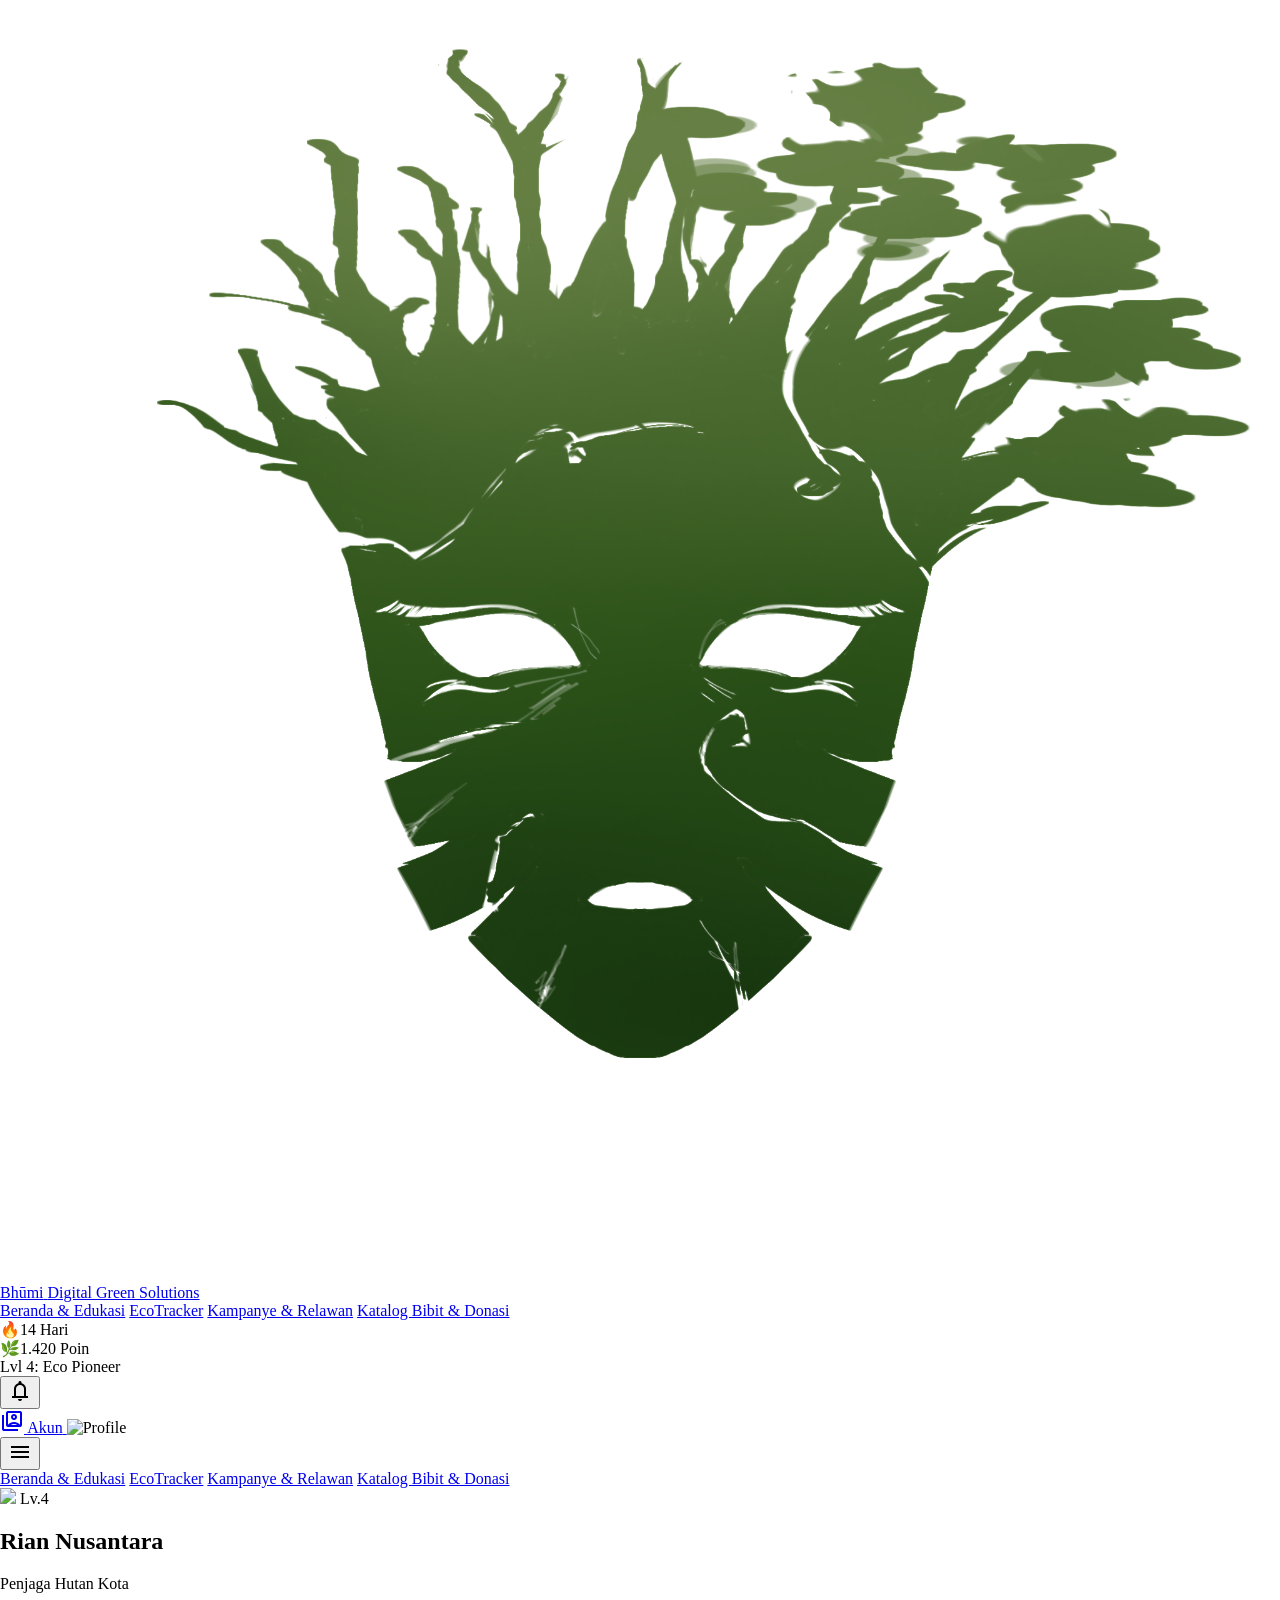
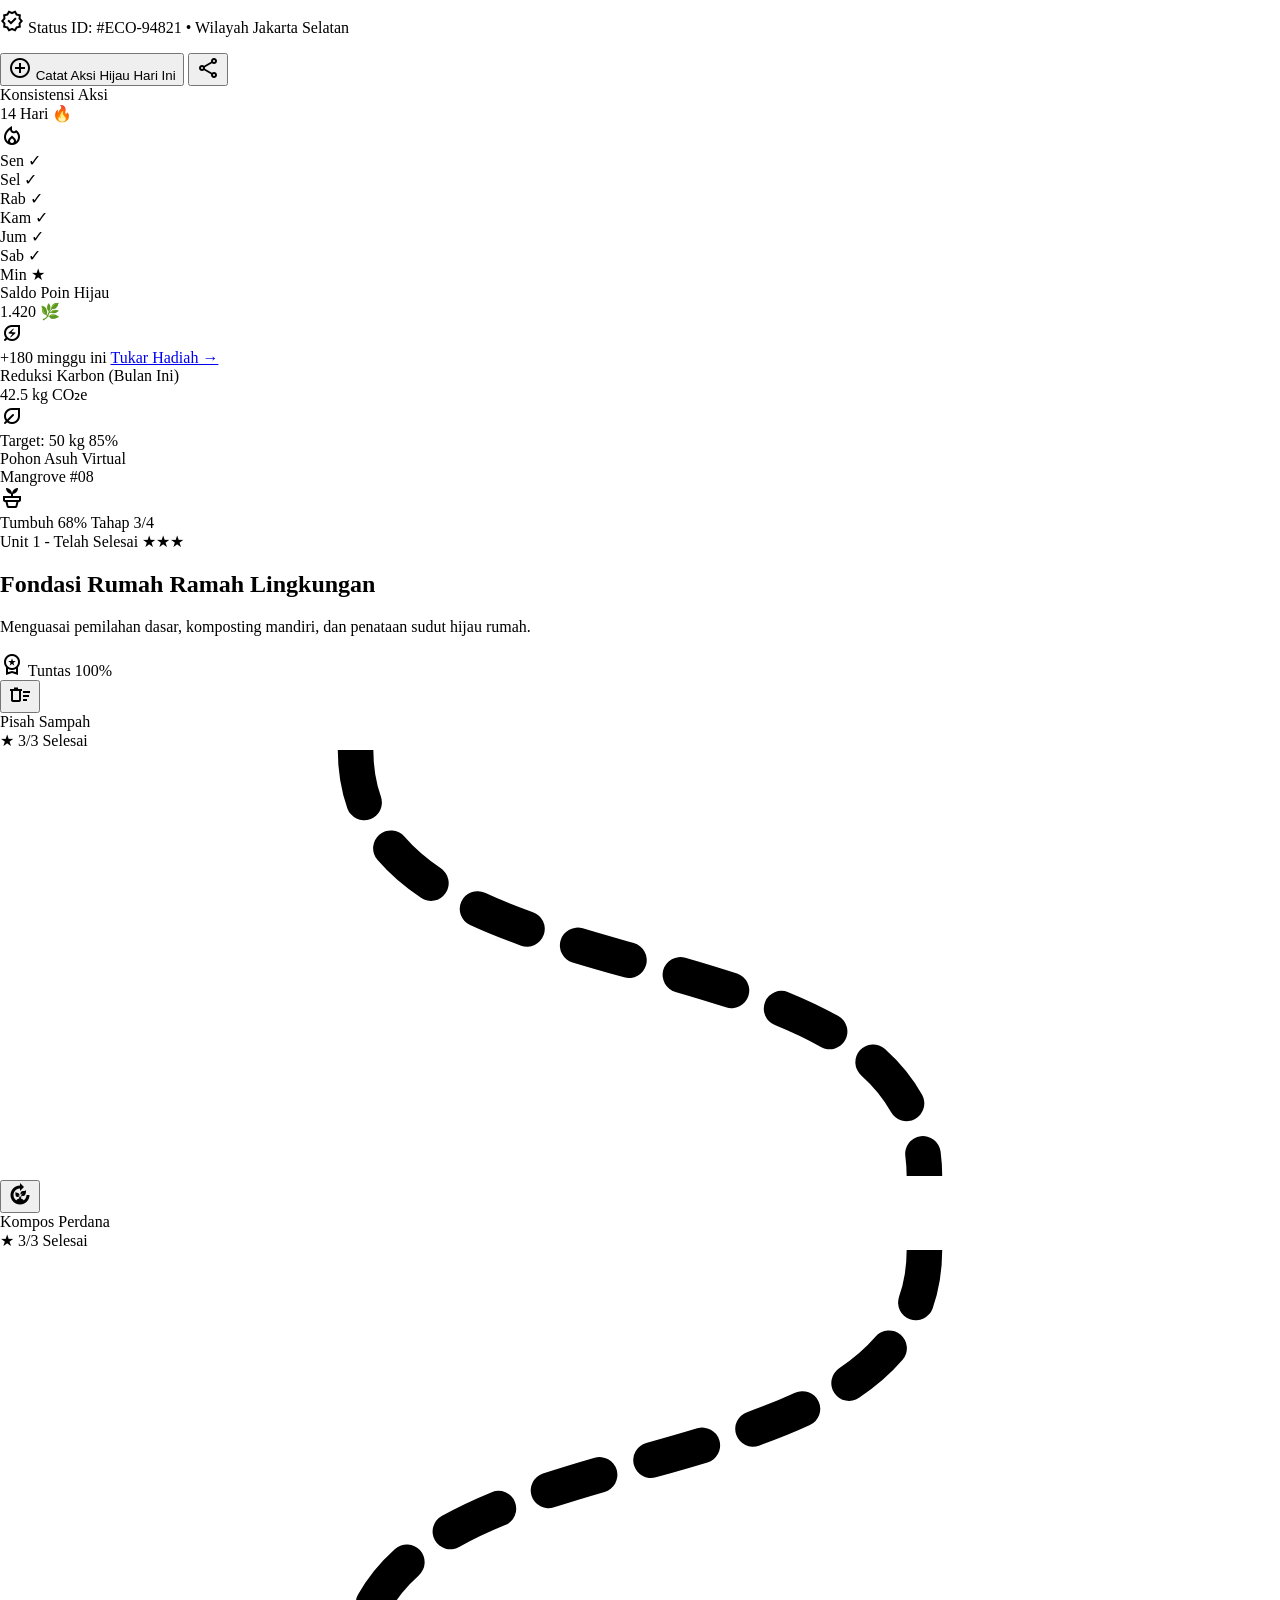
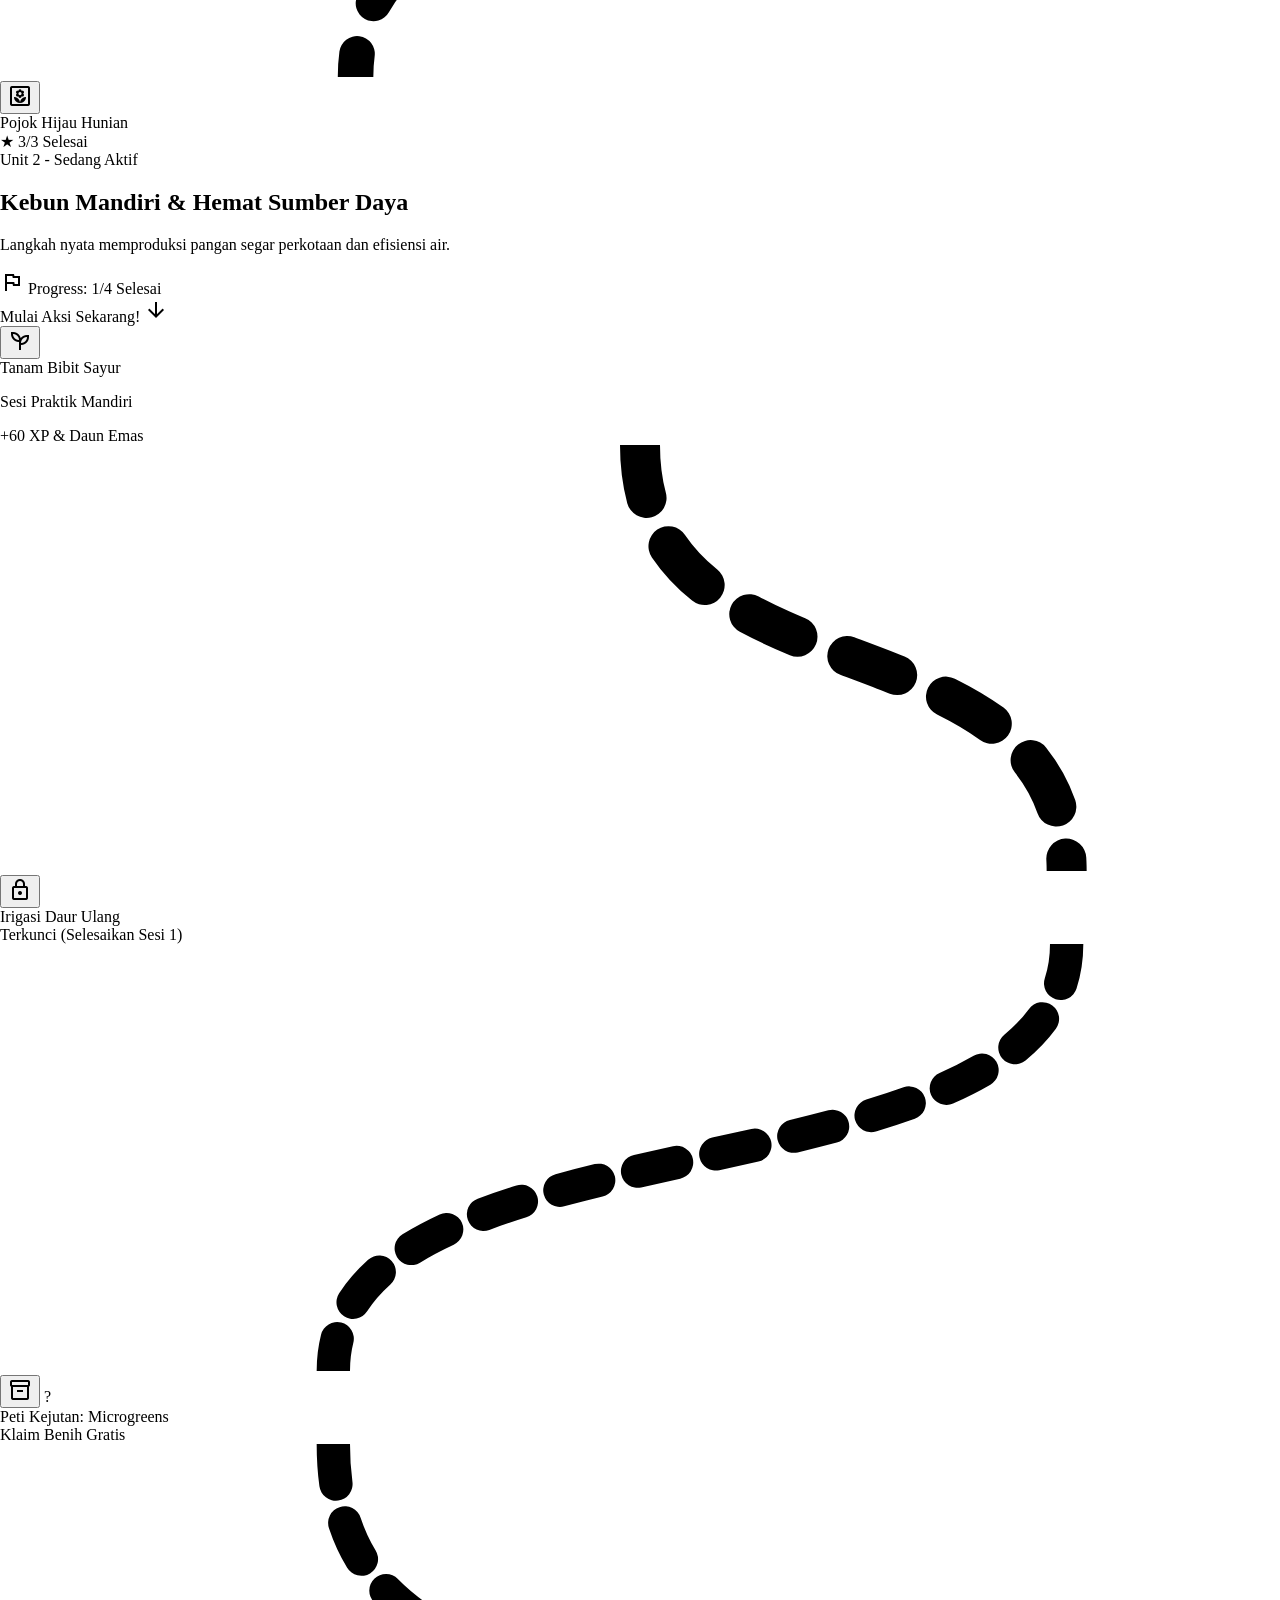
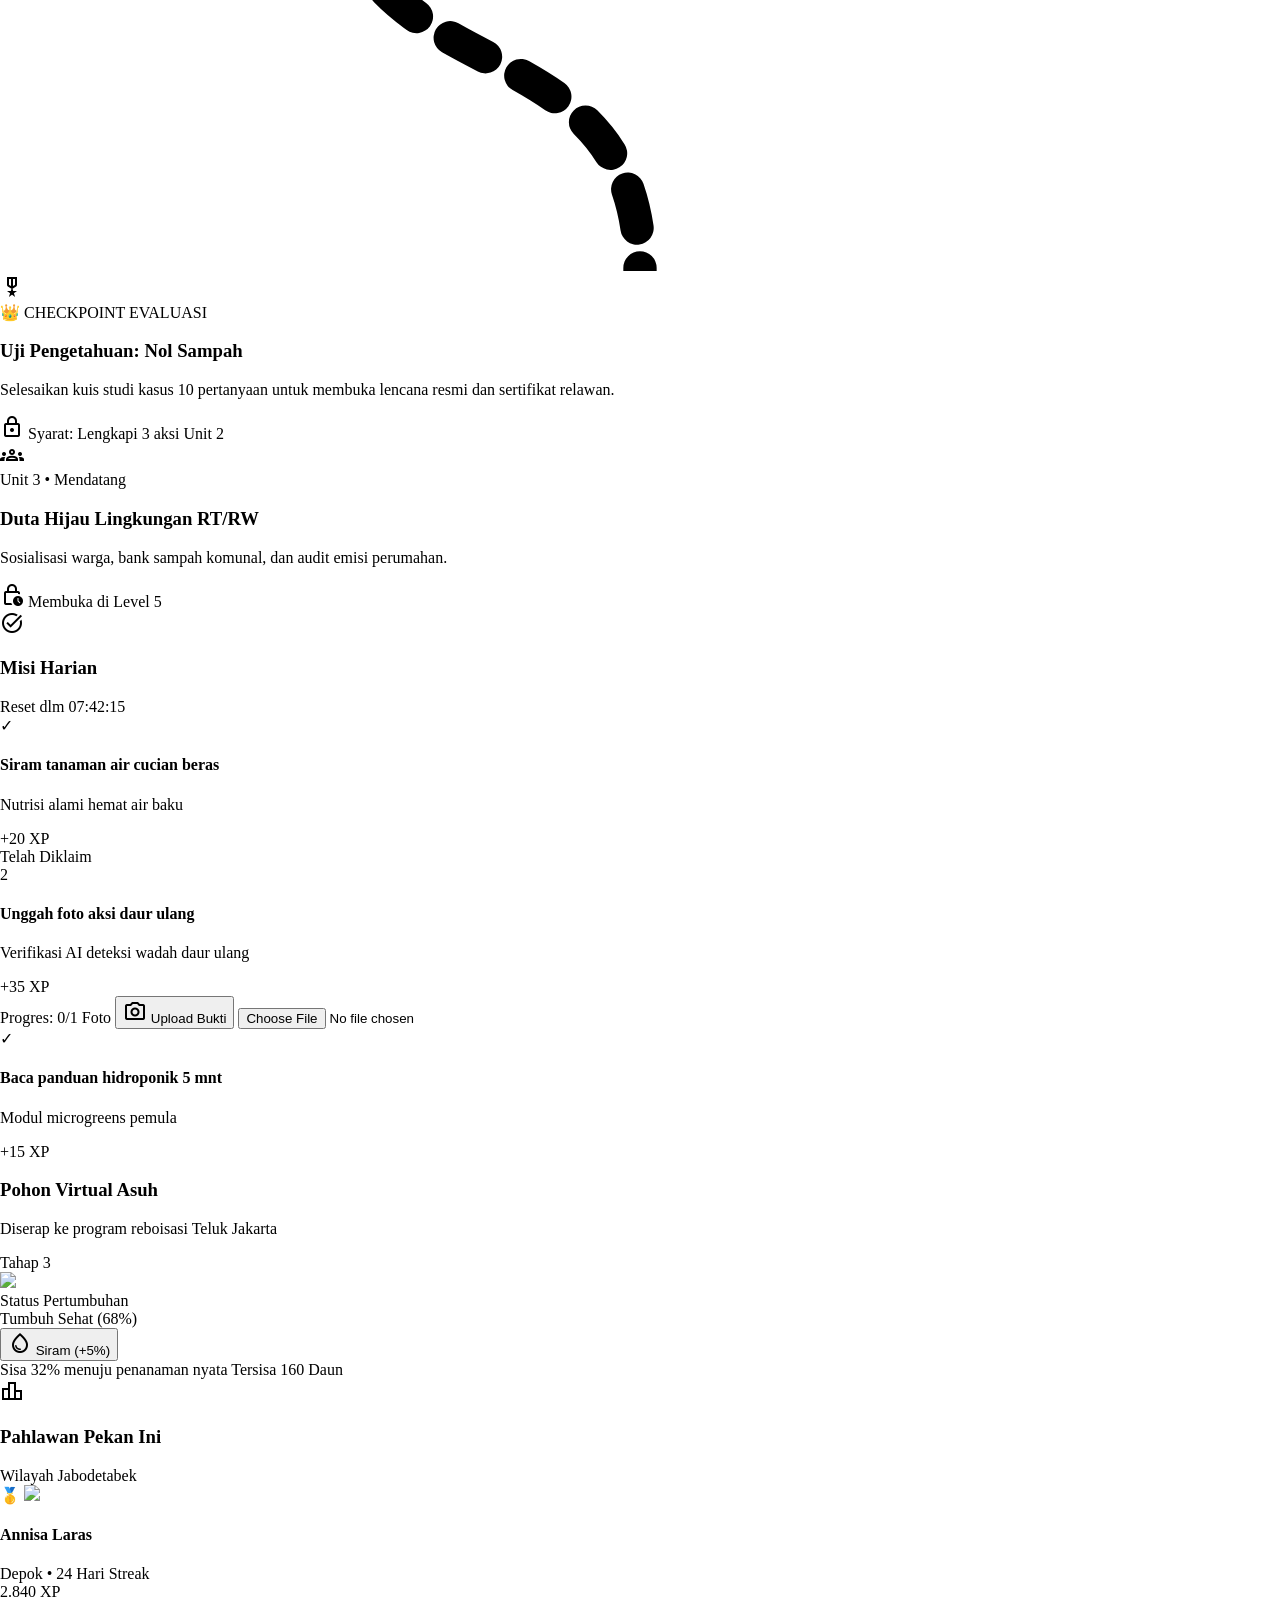
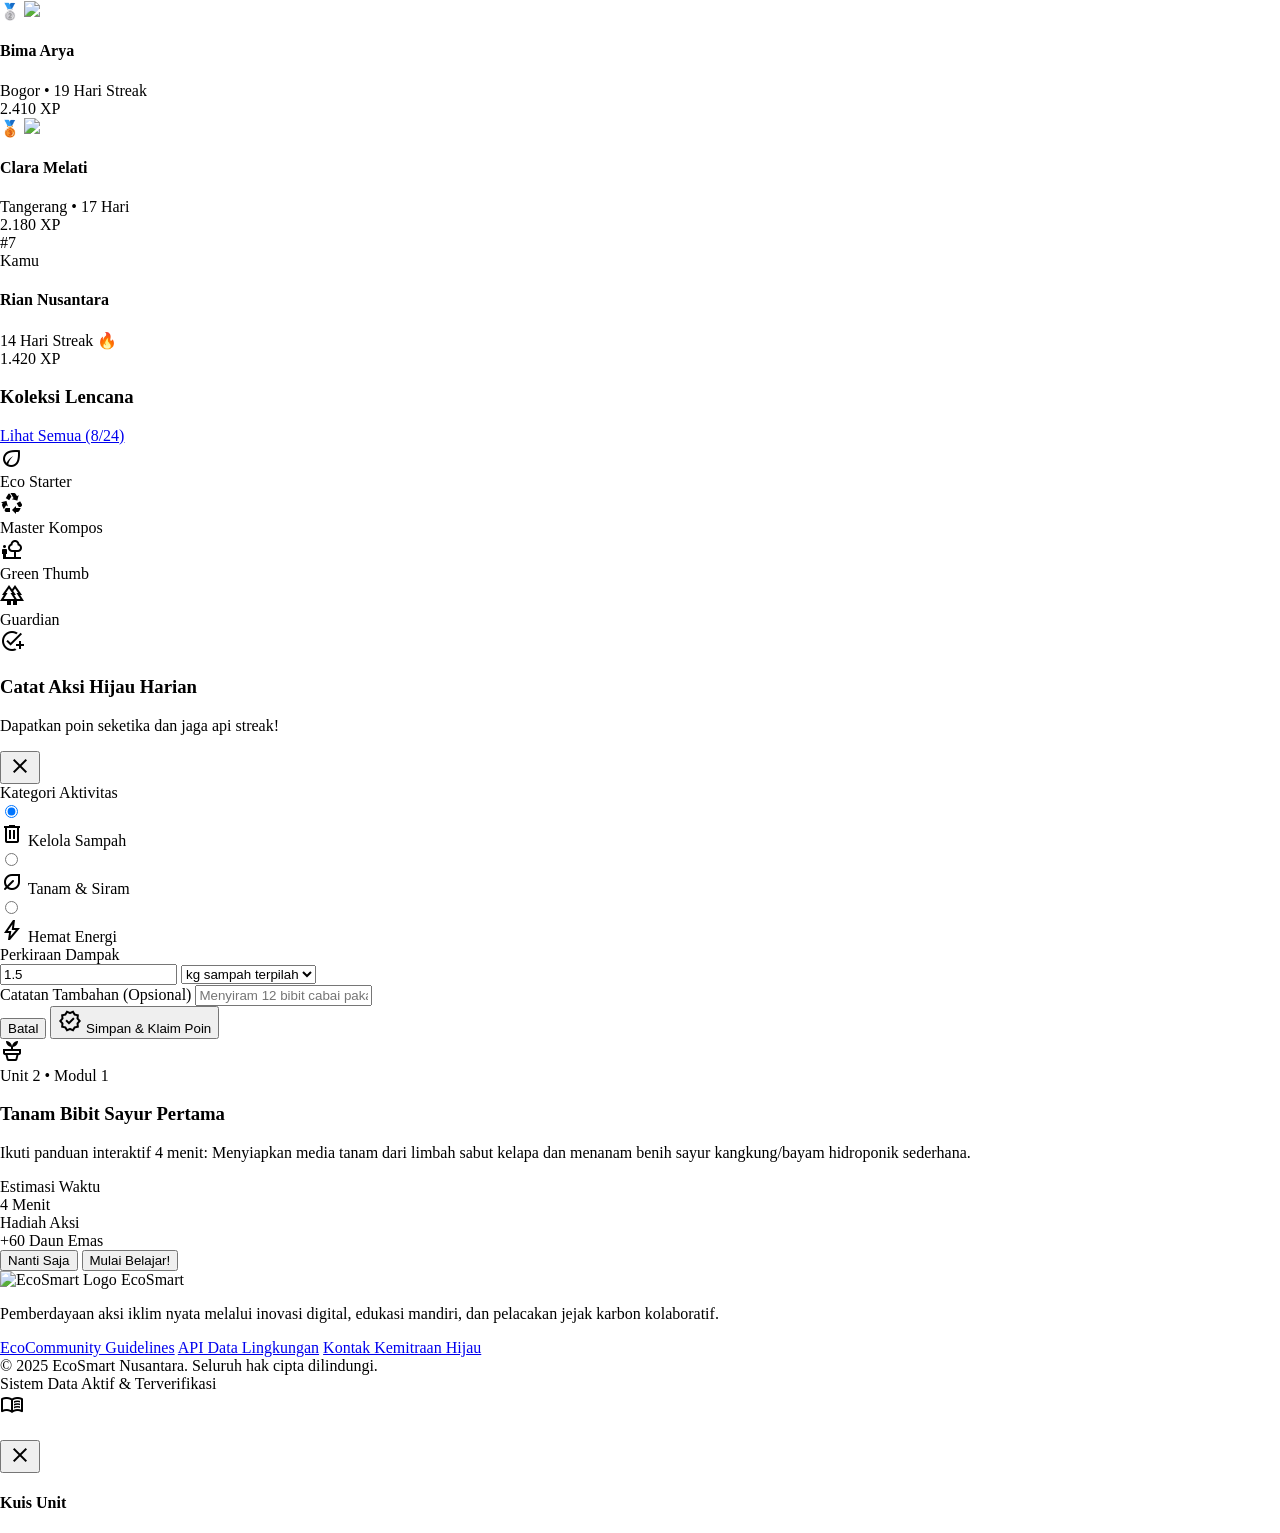
==== commit 385edcae: "fix paling selesai" ====
--- a/ecotracker.html
+++ b/ecotracker.html
@@ -22,7 +22,7 @@
       <a href="index.html" class="flex items-center gap-space-md shrink-0 group">
         <img alt="EcoSmart Logo" class="h-14 w-auto object-contain transition-transform group-hover:scale-105" src="logo/logo invention.png"/>
         <div class="flex flex-col">
-          <span class="font-headline-sm text-headline-sm text-primary tracking-tight leading-none">EcoSmart</span>
+          <span class="font-headline-sm text-headline-sm text-primary tracking-tight leading-none">Bhūmi</span>
           <span class="font-label-sm text-label-sm text-on-surface-variant font-medium tracking-wide uppercase">Digital Green Solutions</span>
         </div>
       </a>
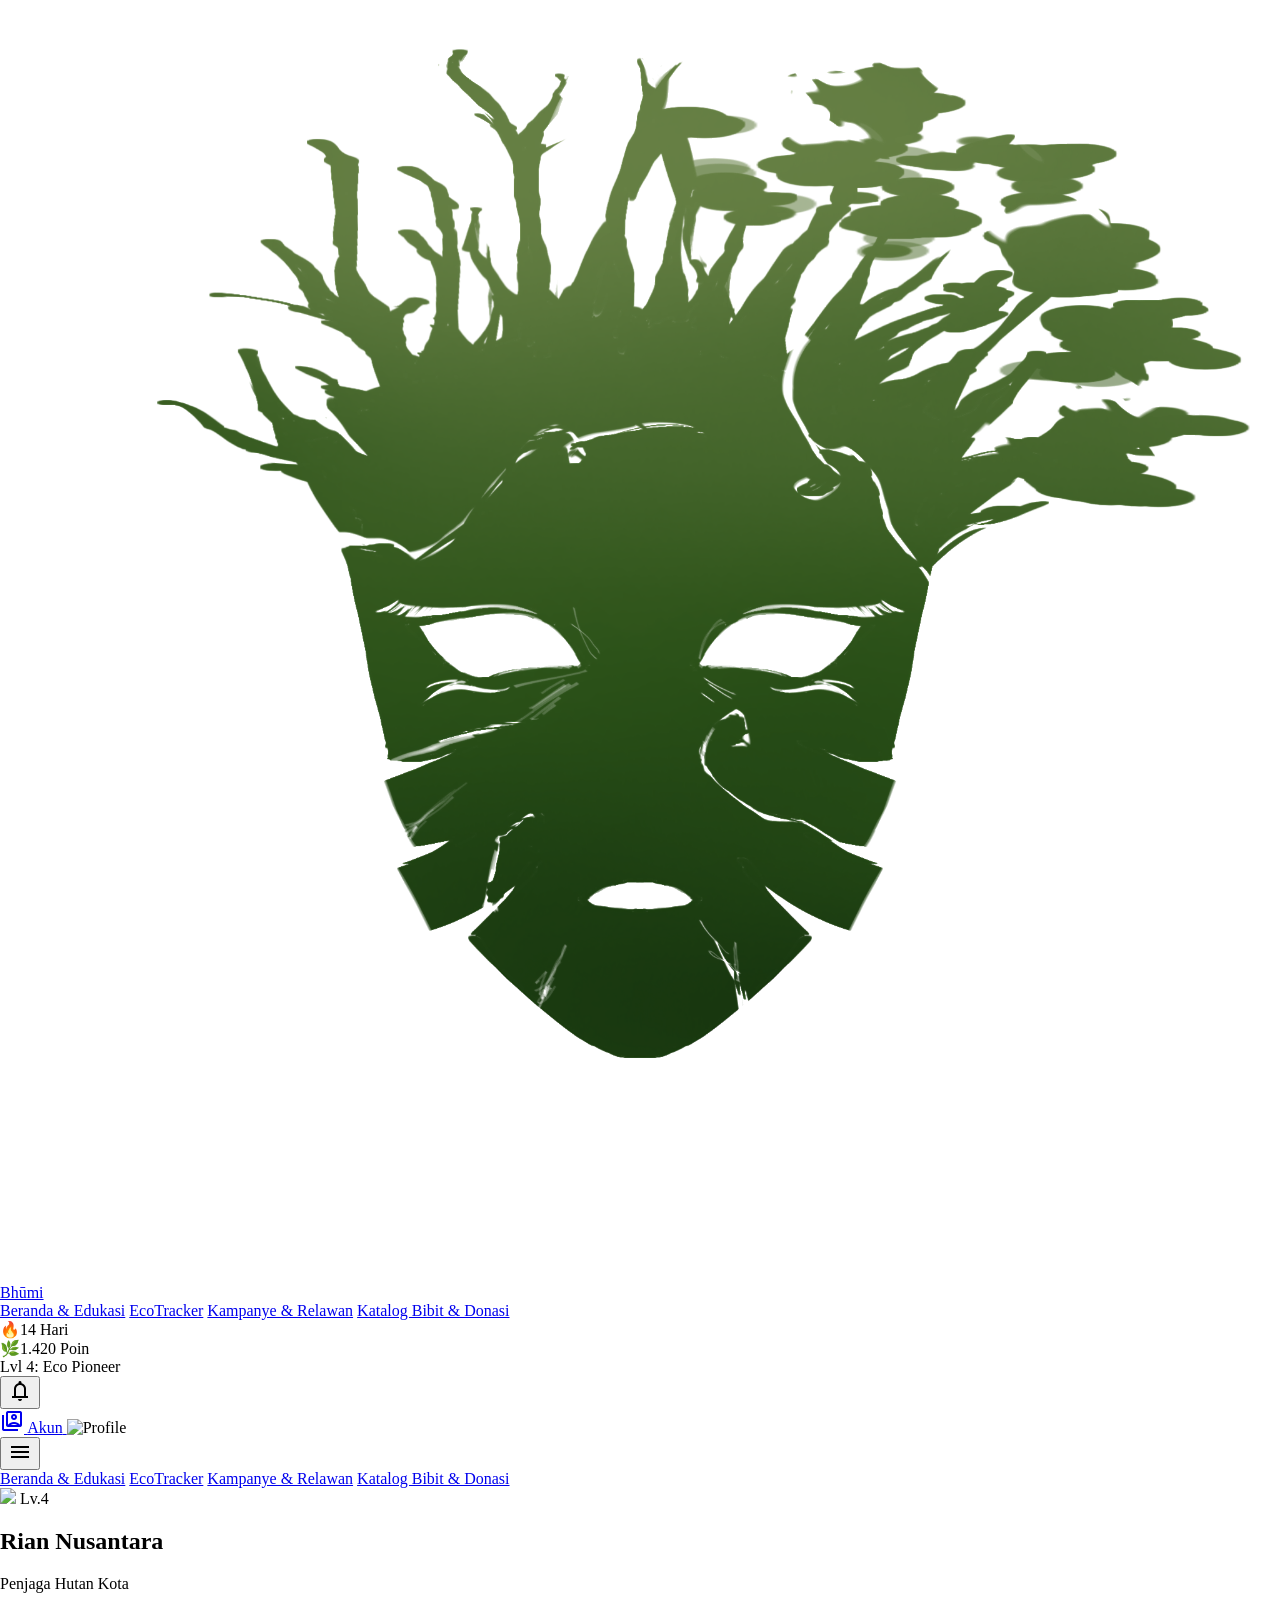
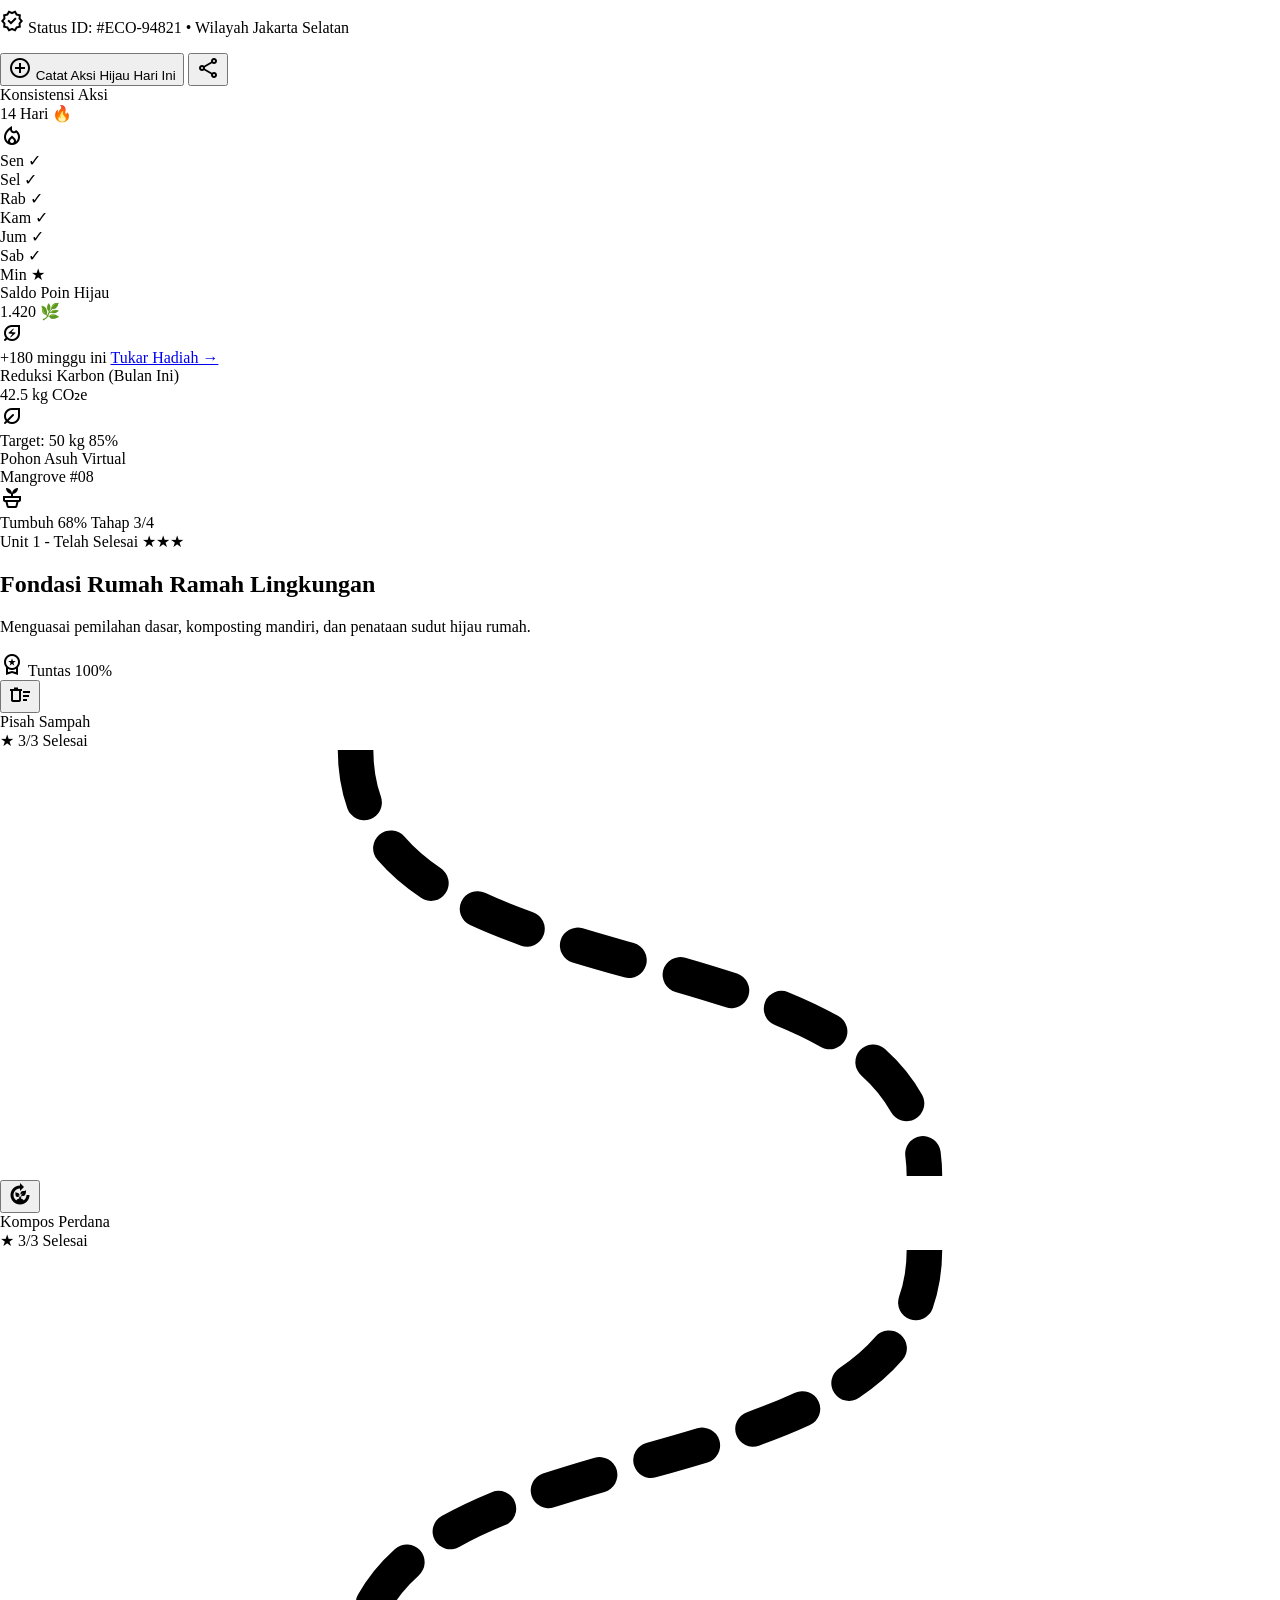
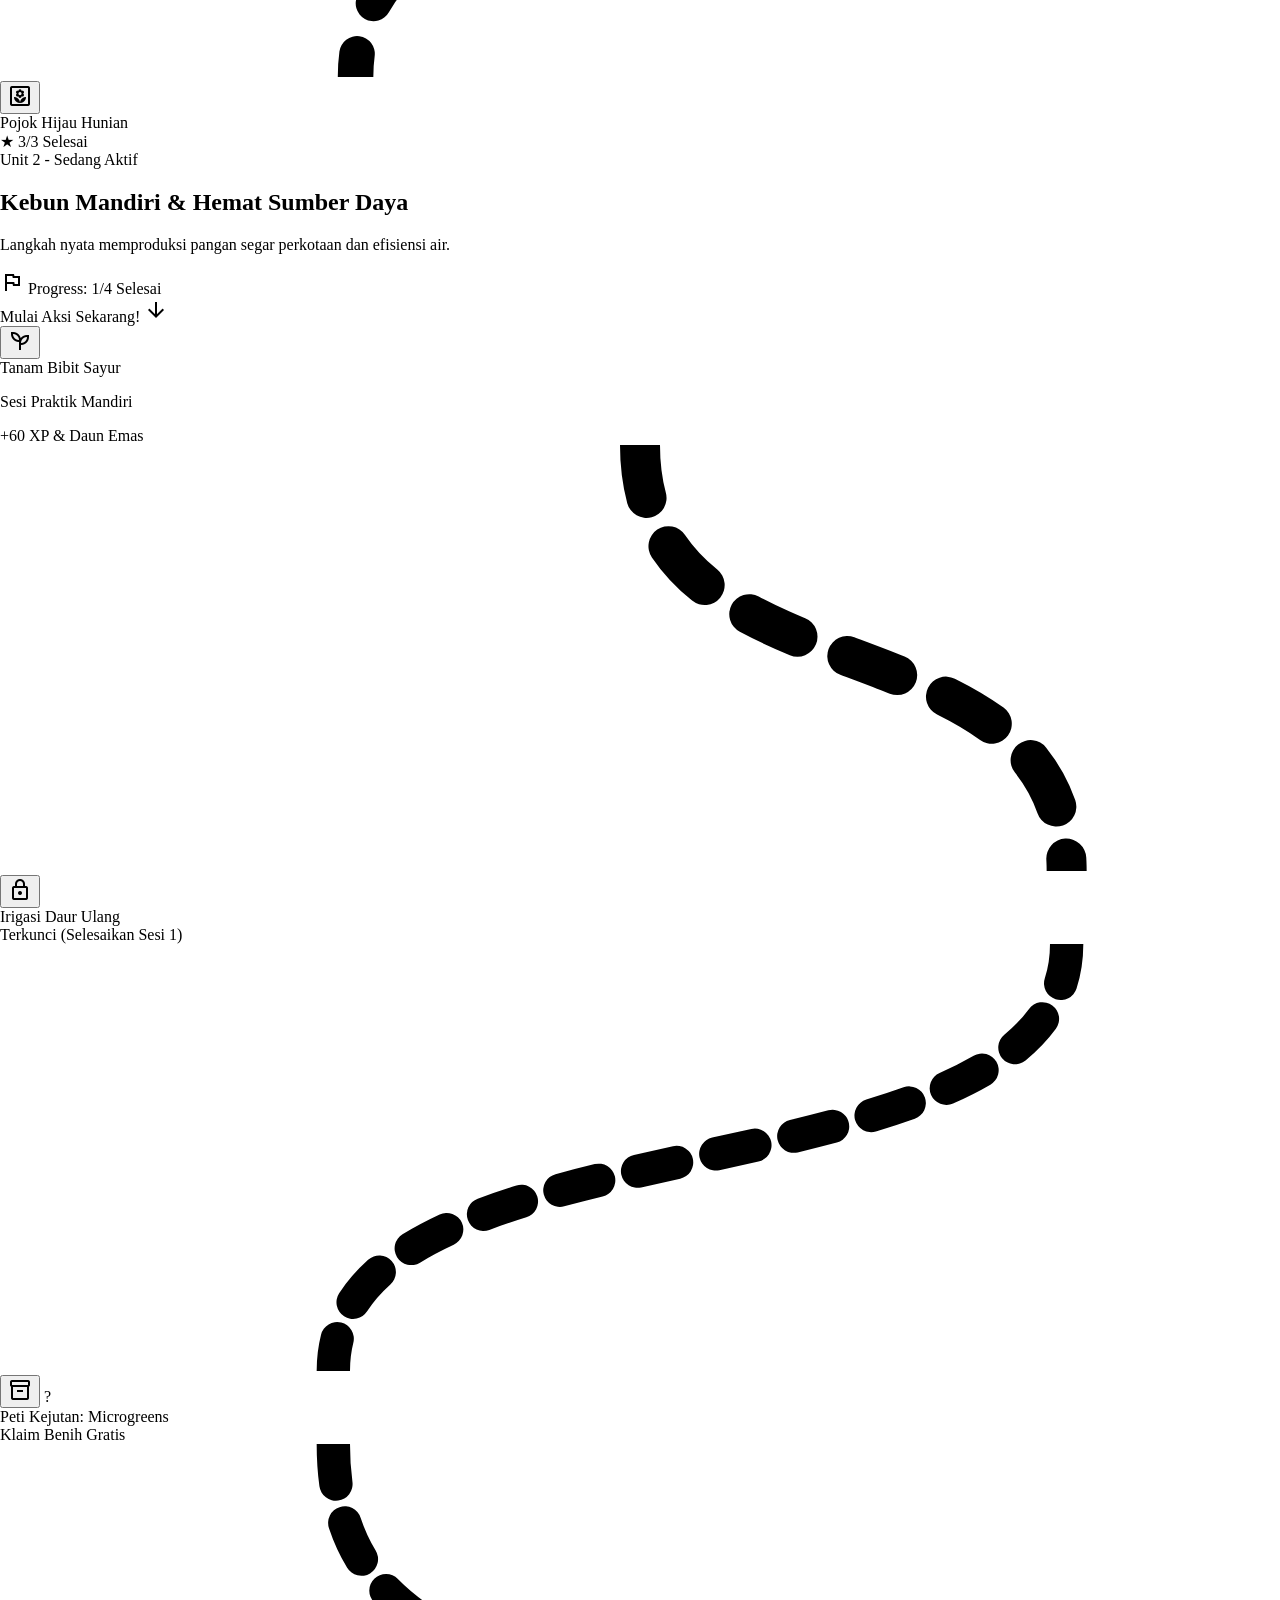
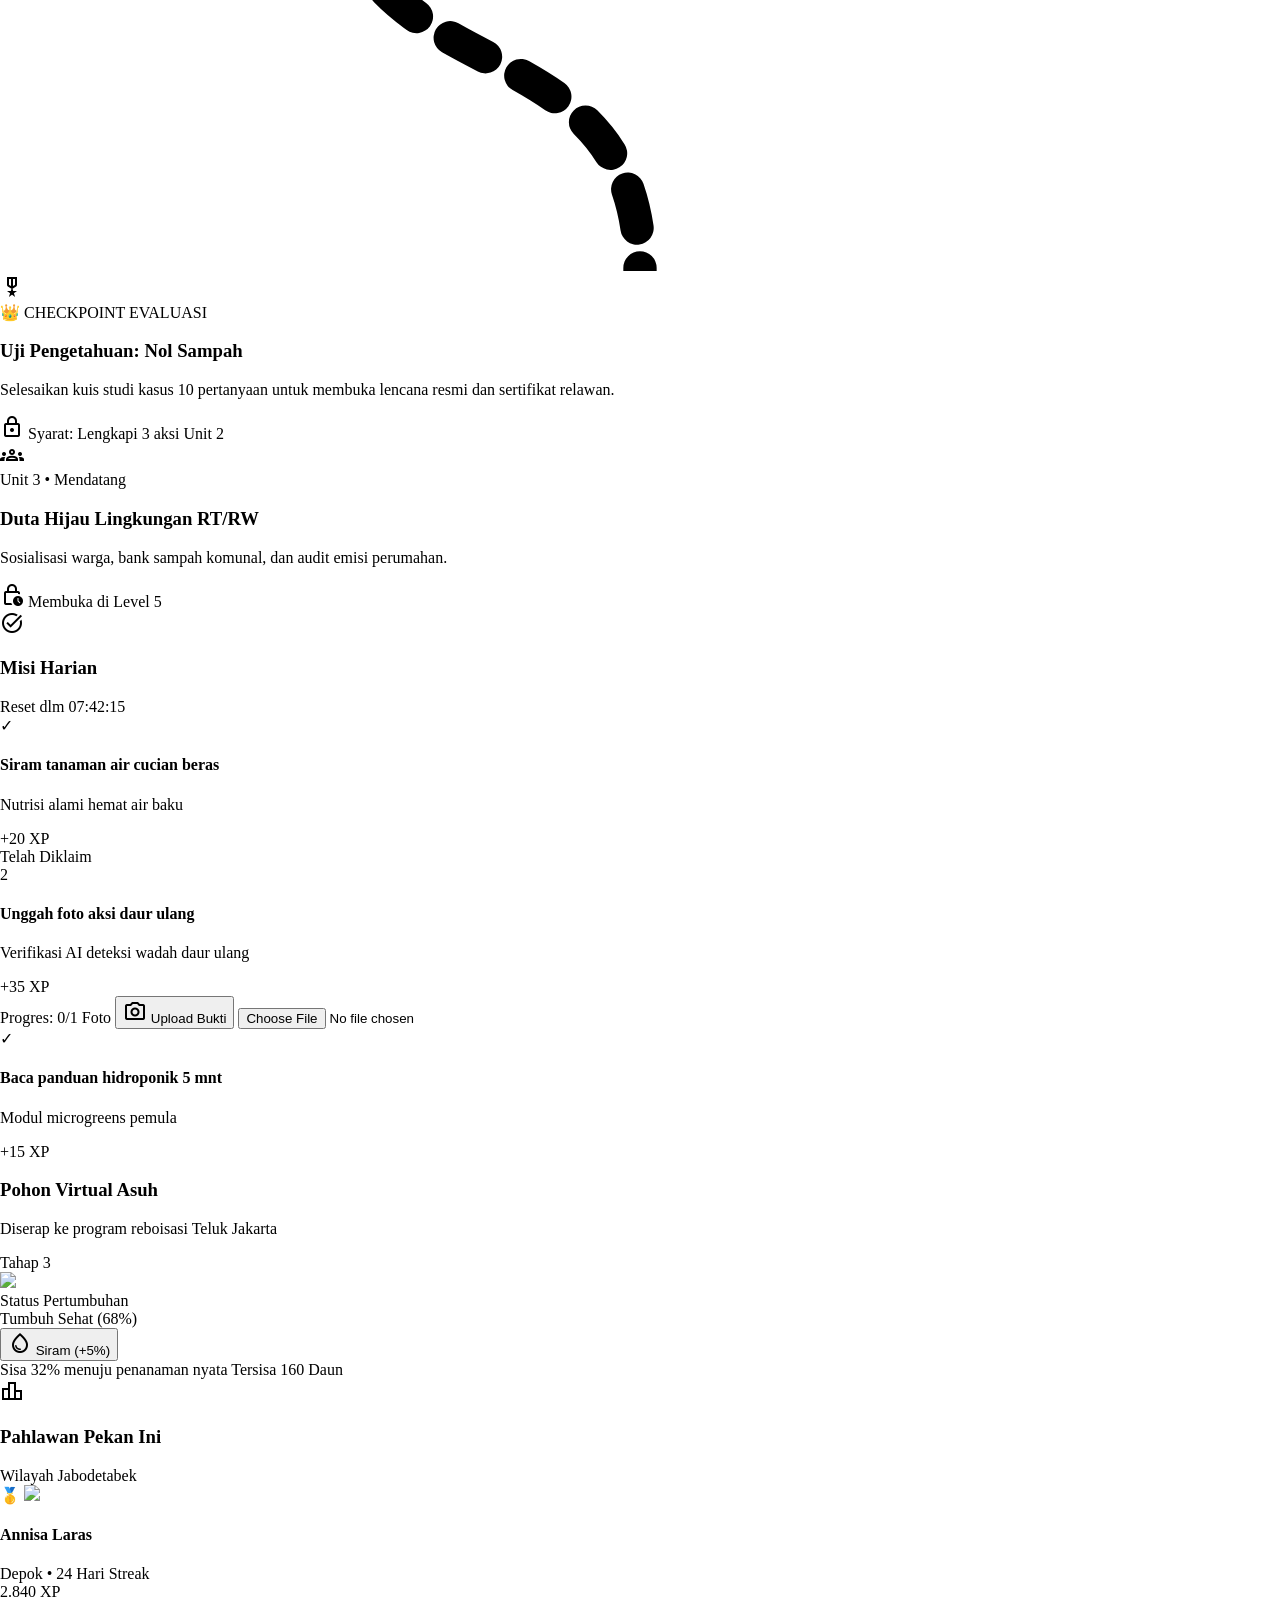
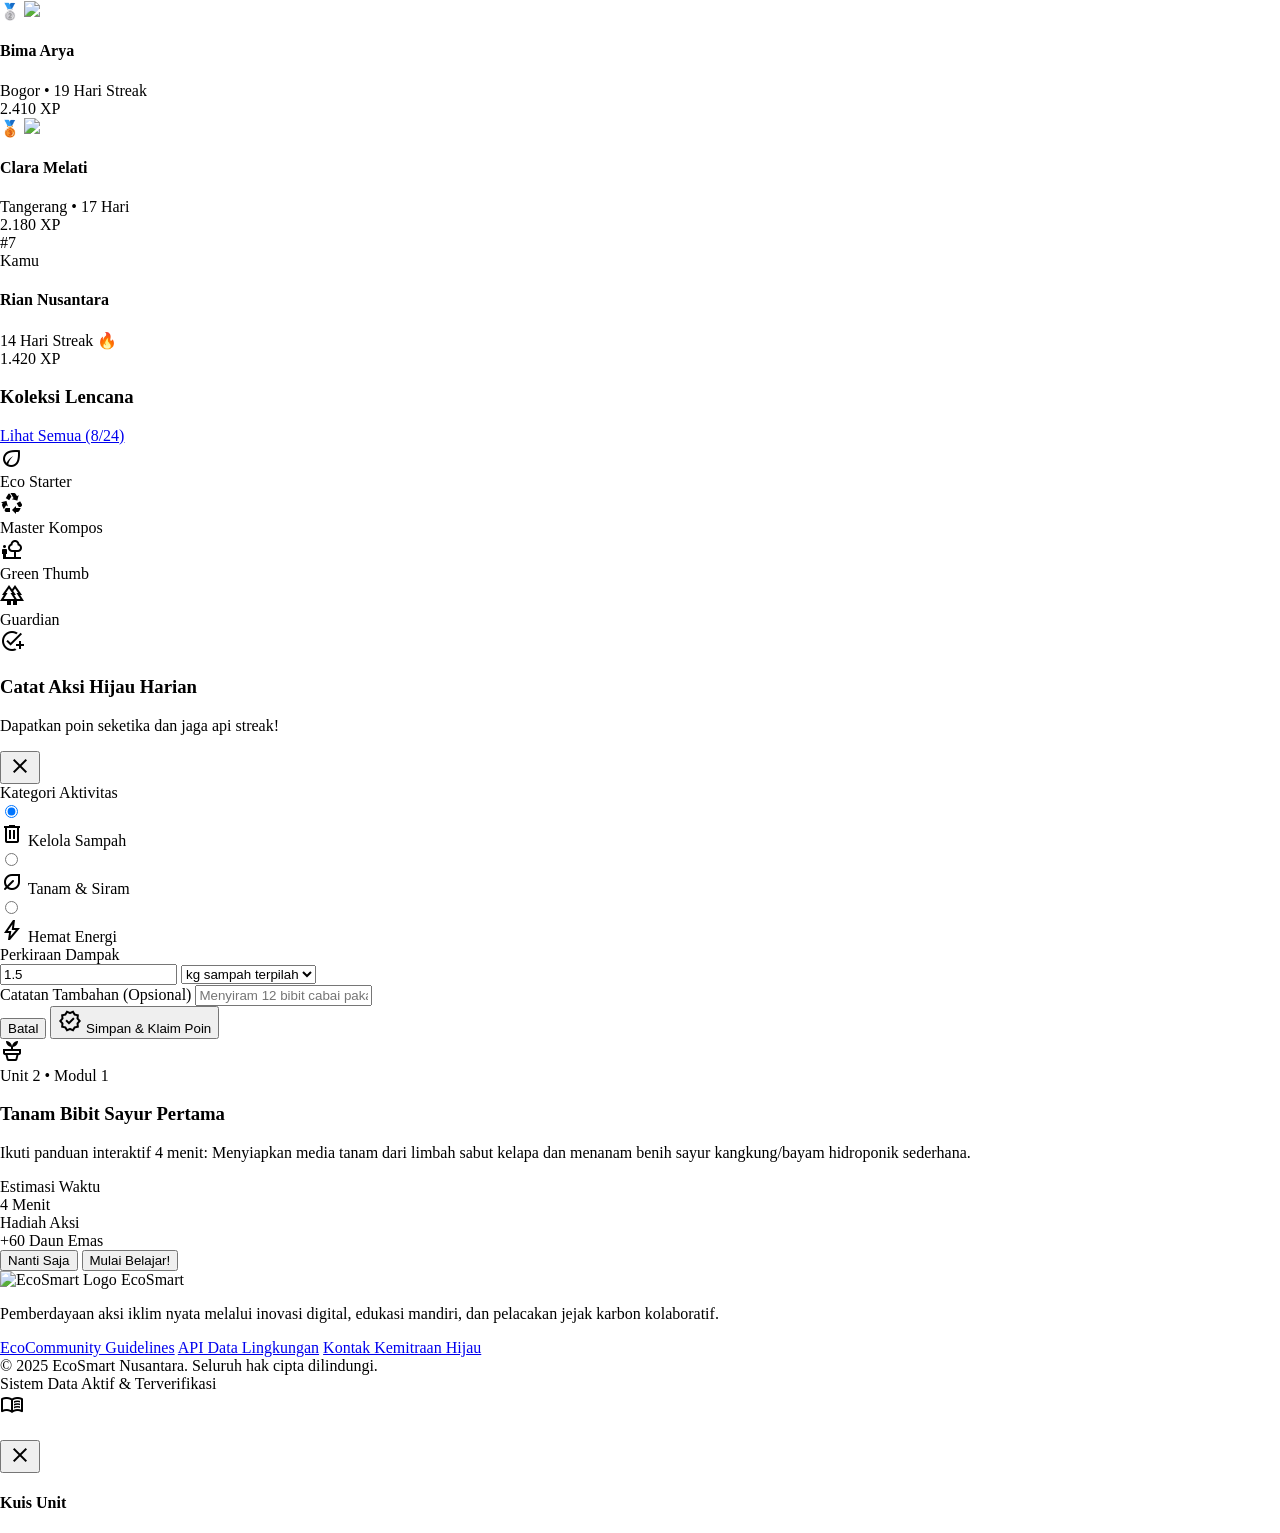
==== commit 1a3363c6: "hampir selesai" ====
--- a/ecotracker.html
+++ b/ecotracker.html
@@ -22,8 +22,7 @@
       <a href="index.html" class="flex items-center gap-space-md shrink-0 group">
         <img alt="EcoSmart Logo" class="h-14 w-auto object-contain transition-transform group-hover:scale-105" src="logo/logo invention.png"/>
         <div class="flex flex-col">
-          <span class="font-headline-sm text-headline-sm text-primary tracking-tight leading-none">Bhūmi</span>
-          <span class="font-label-sm text-label-sm text-on-surface-variant font-medium tracking-wide uppercase">Digital Green Solutions</span>
+            <span class="font-headline-sm text-primary tracking-tight leading-none text-[45px]">Bhūmi</span>
         </div>
       </a>
       <nav class="hidden xl:flex items-center gap-space-xs" data-active-classes="bg-primary text-white rounded-lg font-semibold">
